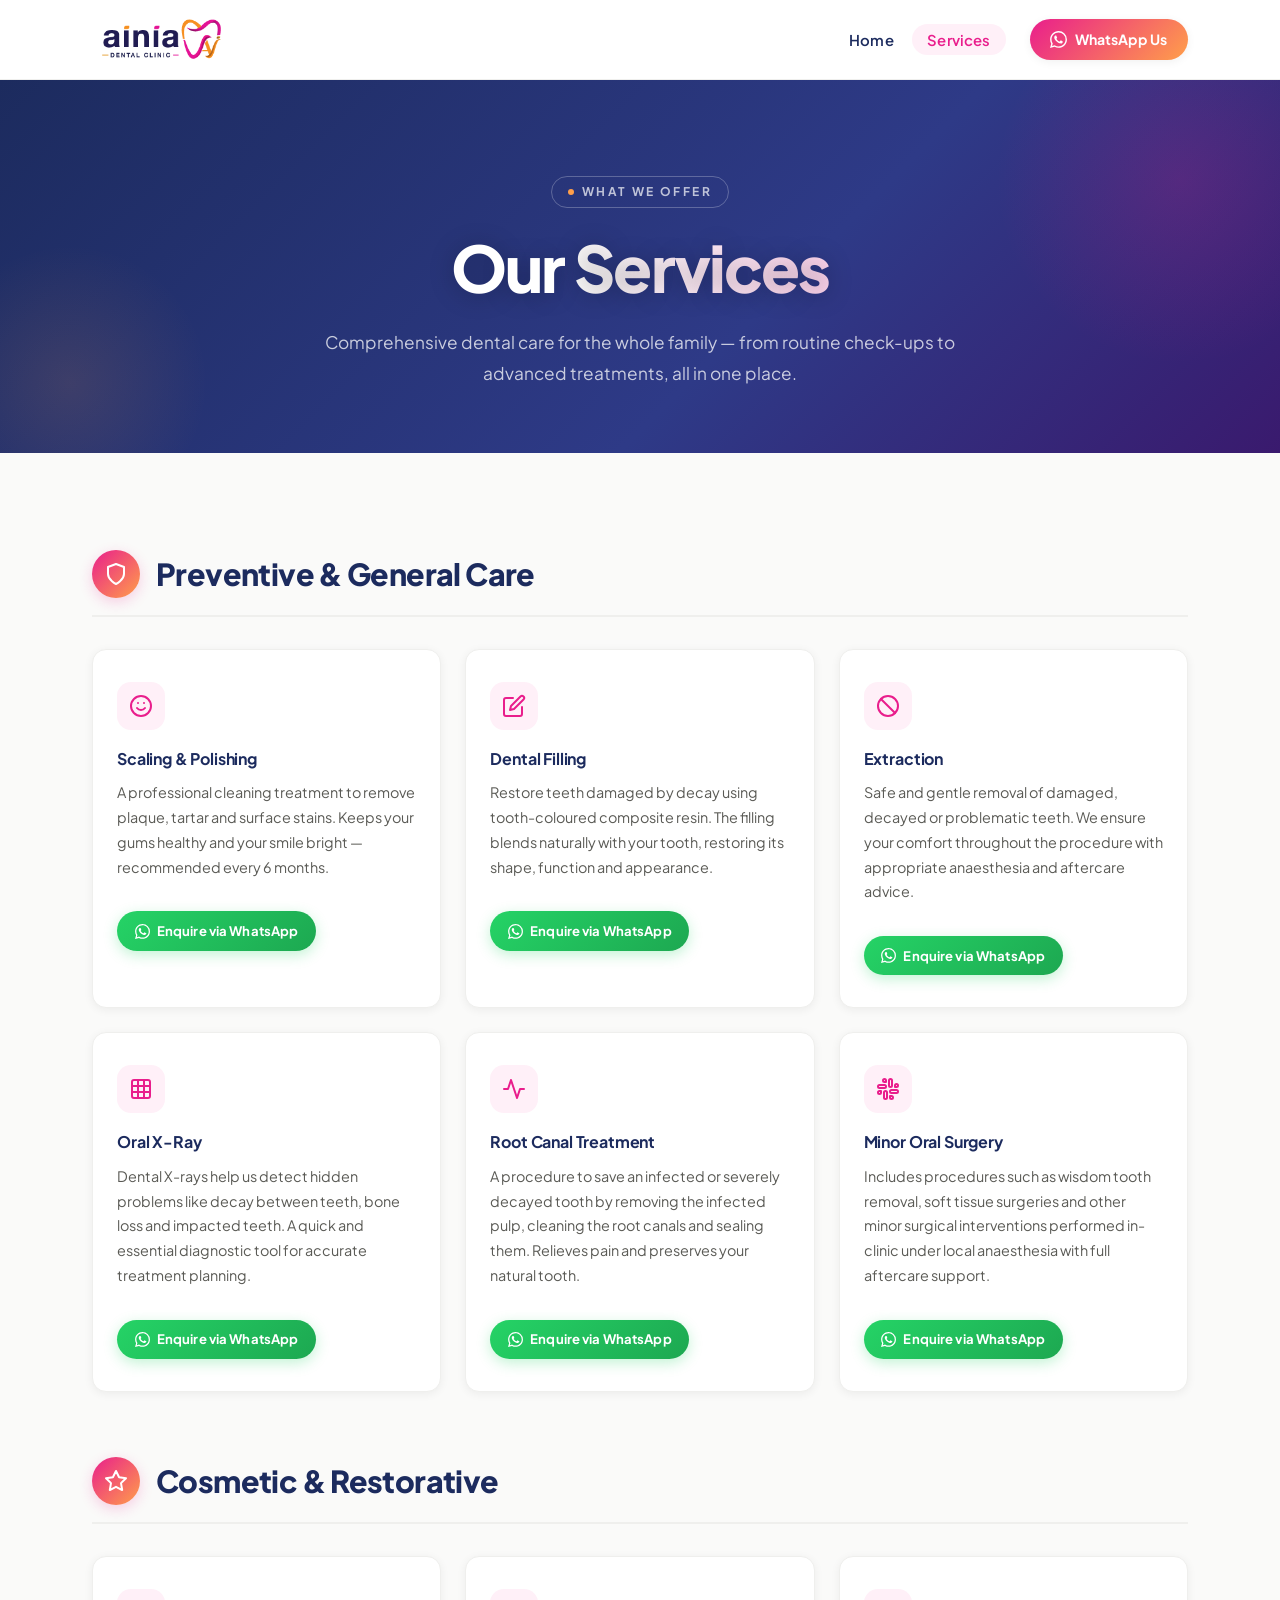
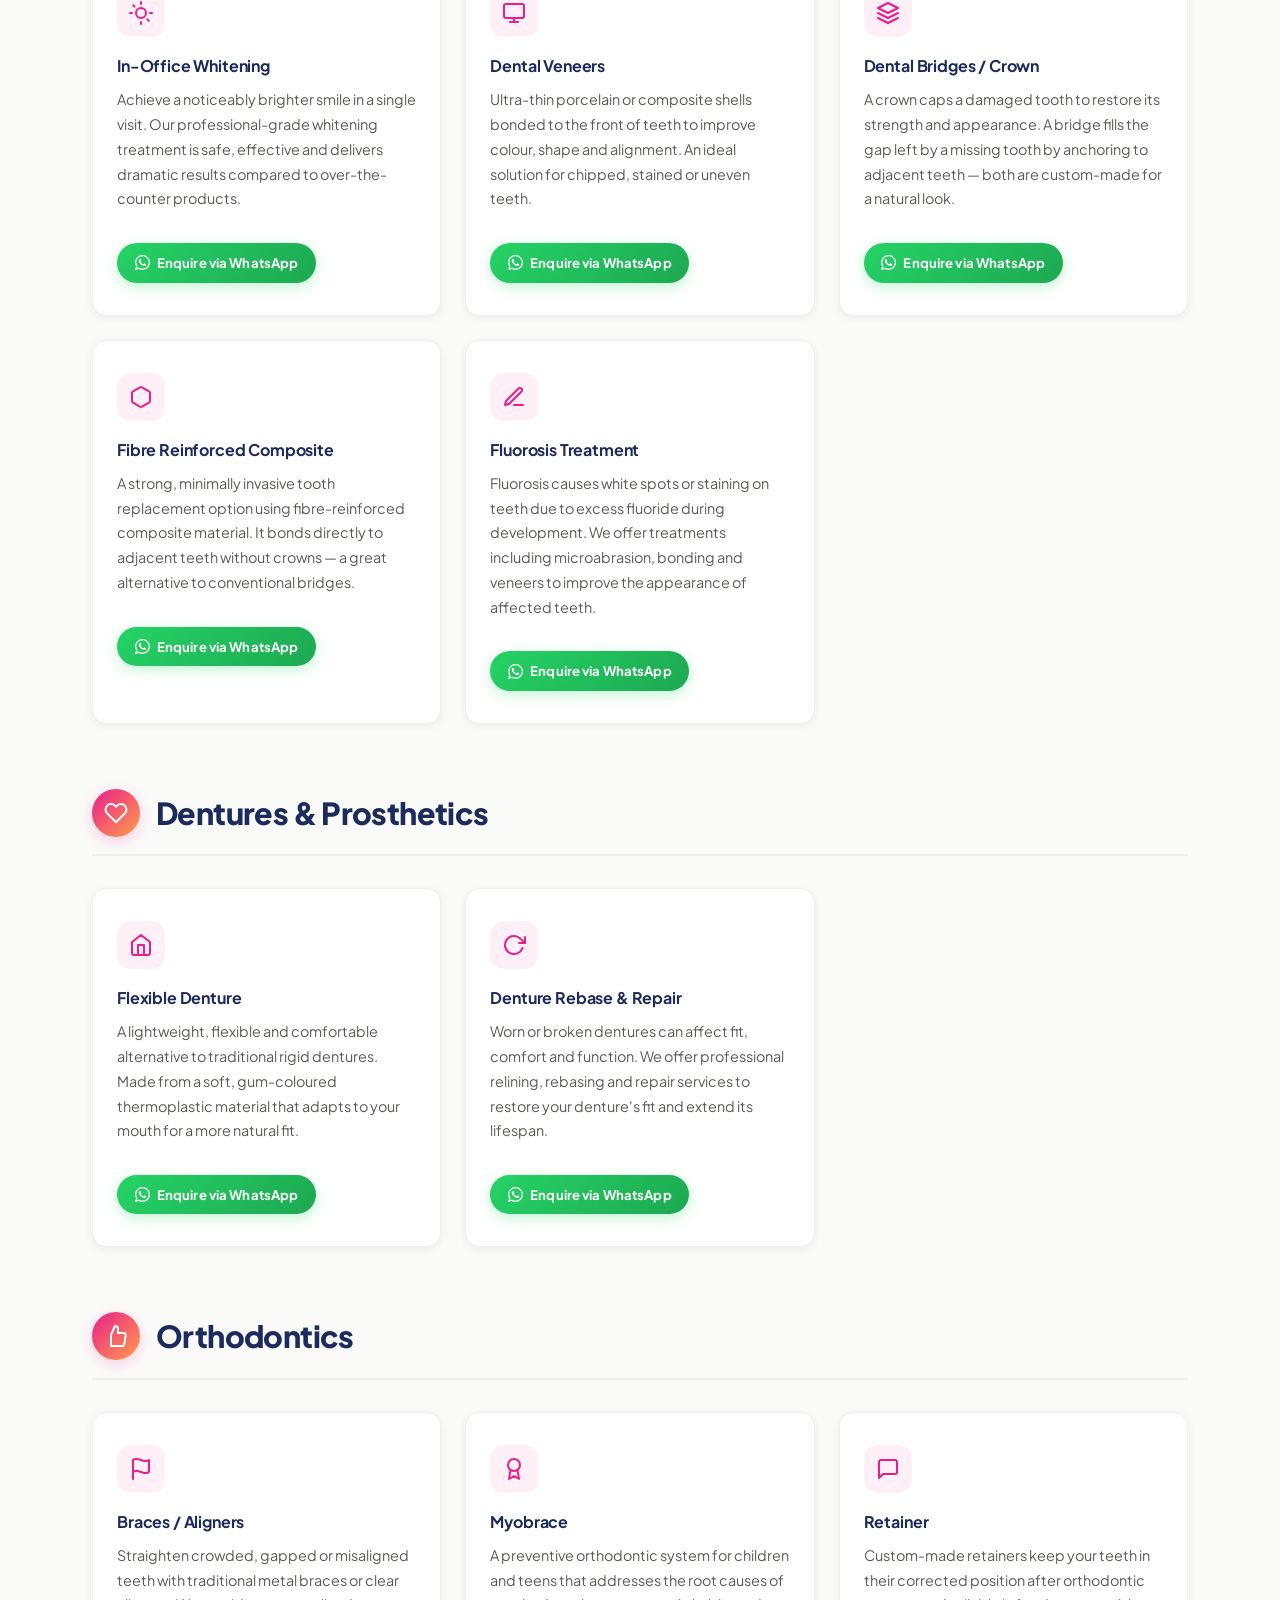
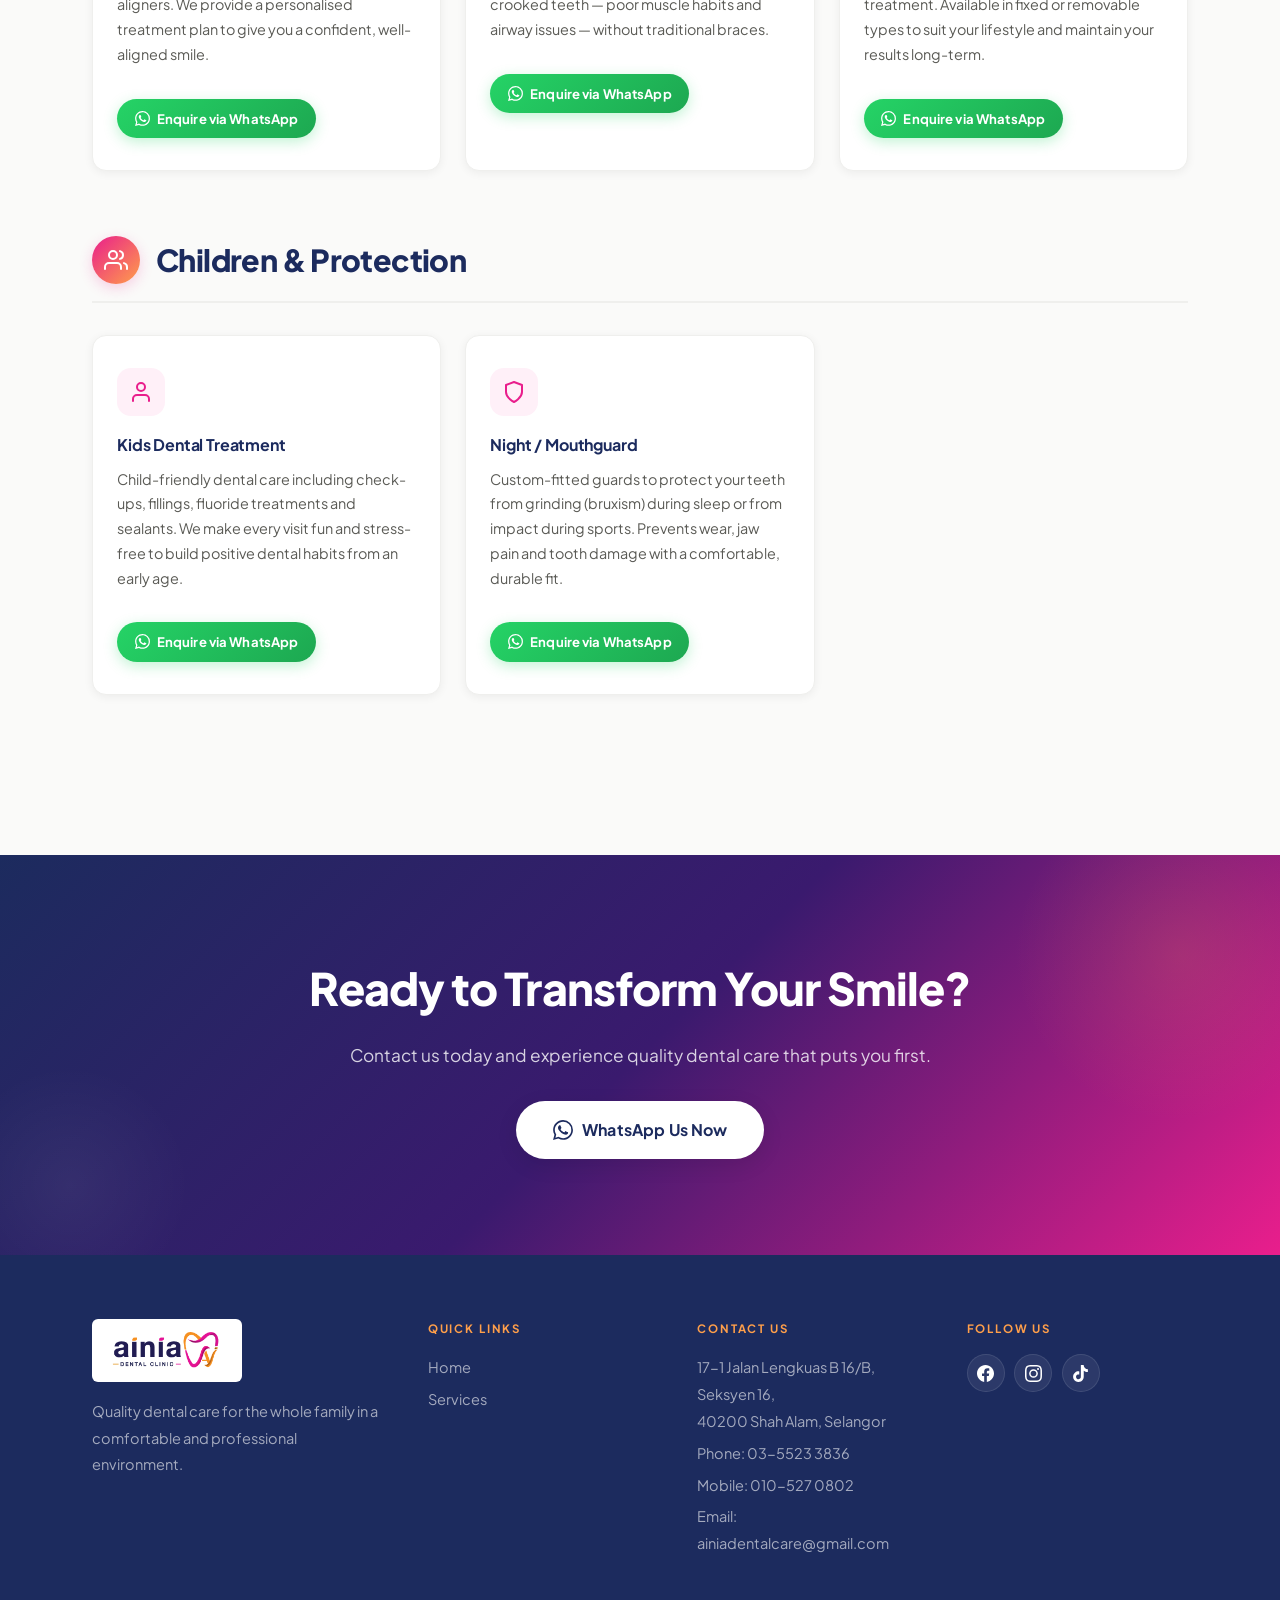
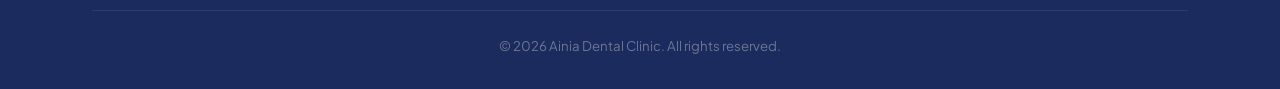
==== services.html @ 3dd1c6f0 "Add files via upload" ====
<!DOCTYPE html>
<html lang="en">
<head>
    <meta charset="UTF-8">
    <meta name="viewport" content="width=device-width, initial-scale=1.0">
    <title>Our Services — Ainia Dental Clinic Shah Alam</title>
    <meta name="description" content="Explore the full range of dental services offered at Ainia Dental Clinic in Shah Alam — from general care to cosmetic treatments. Book via WhatsApp.">
    <meta name="robots" content="index, follow">
    <meta property="og:title" content="Services — Ainia Dental Clinic">
    <meta property="og:description" content="Quality dental services for the whole family at affordable fees in Shah Alam, Selangor.">
    <meta property="og:type" content="website">
    <link rel="icon" type="image/png" href="./Picture/logo_1.png">
    <link href="https://fonts.googleapis.com/css2?family=Plus+Jakarta+Sans:ital,wght@0,300;0,400;0,500;0,600;0,700;0,800;1,400&display=swap" rel="stylesheet">
    <link rel="stylesheet" href="index.css">
    <link rel="stylesheet" href="services.css">
</head>
<body>

    <!-- Header & Navigation -->
    <header class="header">
        <div class="container">
            <div class="nav-wrapper">
                <a href="index.html" class="logo">
                    <img src="./Picture/logo_1.png" alt="Ainia Dental Clinic Logo">
                </a>
                <nav class="nav">
                    <ul class="nav-menu">
                        <li><a href="index.html">Home</a></li>
                        <li><a href="services.html" class="active">Services</a></li>
                    </ul>
                    <a href="https://wa.me/60105270802" class="btn-whatsapp">
                        <svg xmlns="http://www.w3.org/2000/svg" viewBox="0 0 24 24" fill="currentColor" width="17" height="17">
                            <path d="M17.472 14.382c-.297-.149-1.758-.867-2.03-.967-.273-.099-.471-.148-.67.15-.197.297-.767.966-.94 1.164-.173.199-.347.223-.644.075-.297-.15-1.255-.463-2.39-1.475-.883-.788-1.48-1.761-1.653-2.059-.173-.297-.018-.458.13-.606.134-.133.298-.347.446-.52.149-.174.198-.298.298-.497.099-.198.05-.371-.025-.52-.075-.149-.669-1.612-.916-2.207-.242-.579-.487-.5-.669-.51-.173-.008-.371-.01-.57-.01-.198 0-.52.074-.792.372-.272.297-1.04 1.016-1.04 2.479 0 1.462 1.065 2.875 1.213 3.074.149.198 2.096 3.2 5.077 4.487.709.306 1.262.489 1.694.625.712.227 1.36.195 1.871.118.571-.085 1.758-.719 2.006-1.413.248-.694.248-1.289.173-1.413-.074-.124-.272-.198-.57-.347m-5.421 7.403h-.004a9.87 9.87 0 01-5.031-1.378l-.361-.214-3.741.982.998-3.648-.235-.374a9.86 9.86 0 01-1.51-5.26c.001-5.45 4.436-9.884 9.888-9.884 2.64 0 5.122 1.03 6.988 2.898a9.825 9.825 0 012.893 6.994c-.003 5.45-4.437 9.884-9.885 9.884m8.413-18.297A11.815 11.815 0 0012.05 0C5.495 0 .16 5.335.157 11.892c0 2.096.547 4.142 1.588 5.945L.057 24l6.305-1.654a11.882 11.882 0 005.683 1.448h.005c6.554 0 11.89-5.335 11.893-11.893a11.821 11.821 0 00-3.48-8.413z"/>
                        </svg>
                        WhatsApp Us
                    </a>
                </nav>
                <button class="hamburger" id="hamburger" aria-label="Open menu" aria-expanded="false" aria-controls="mobileMenu">
                    <span></span><span></span><span></span>
                </button>
            </div>
        </div>
        <div class="mobile-menu" id="mobileMenu">
            <ul>
                <li><a href="index.html">Home</a></li>
                <li><a href="services.html">Services</a></li>
                <li><a href="https://wa.me/60105270802">WhatsApp Us</a></li>
            </ul>
        </div>
    </header>

    <!-- Page Hero -->
    <section class="services-hero">
        <div class="container">
            <div class="services-hero-content">
                <span class="hero-eyebrow">What We Offer</span>
                <h1>Our <span class="hero-brand">Services</span></h1>
                <p>Comprehensive dental care for the whole family — from routine check-ups to advanced treatments, all in one place.</p>
            </div>
        </div>
    </section>

    <!-- Services Content -->
    <section class="services-main">
        <div class="container">

            <!-- Category: Preventive & General -->
            <div class="service-category">
                <div class="service-category-header">
                    <div class="service-category-icon">
                        <svg xmlns="http://www.w3.org/2000/svg" viewBox="0 0 24 24" fill="none" stroke="currentColor" stroke-width="2" stroke-linecap="round" stroke-linejoin="round">
                            <path d="M12 22s8-4 8-10V5l-8-3-8 3v7c0 6 8 10 8 10z"/>
                        </svg>
                    </div>
                    <h2>Preventive &amp; General Care</h2>
                </div>
                <div class="services-grid">

                    <div class="service-card">
                        <div class="service-card-icon">
                            <svg xmlns="http://www.w3.org/2000/svg" viewBox="0 0 24 24" fill="none" stroke="currentColor" stroke-width="2" stroke-linecap="round" stroke-linejoin="round">
                                <circle cx="12" cy="12" r="10"/><path d="M8 14s1.5 2 4 2 4-2 4-2"/><line x1="9" y1="9" x2="9.01" y2="9"/><line x1="15" y1="9" x2="15.01" y2="9"/>
                            </svg>
                        </div>
                        <h3>Scaling &amp; Polishing</h3>
                        <p>A professional cleaning treatment to remove plaque, tartar and surface stains. Keeps your gums healthy and your smile bright — recommended every 6 months.</p>
                        <a href="https://wa.me/60105270802?text=Hi%2C%20I%20would%20like%20to%20enquire%20about%20Scaling%20%26%20Polishing%20at%20Ainia%20Dental%20Clinic." class="service-wa-btn" target="_blank" rel="noopener">
                            <svg xmlns="http://www.w3.org/2000/svg" viewBox="0 0 24 24" fill="currentColor" width="15" height="15"><path d="M17.472 14.382c-.297-.149-1.758-.867-2.03-.967-.273-.099-.471-.148-.67.15-.197.297-.767.966-.94 1.164-.173.199-.347.223-.644.075-.297-.15-1.255-.463-2.39-1.475-.883-.788-1.48-1.761-1.653-2.059-.173-.297-.018-.458.13-.606.134-.133.298-.347.446-.52.149-.174.198-.298.298-.497.099-.198.05-.371-.025-.52-.075-.149-.669-1.612-.916-2.207-.242-.579-.487-.5-.669-.51-.173-.008-.371-.01-.57-.01-.198 0-.52.074-.792.372-.272.297-1.04 1.016-1.04 2.479 0 1.462 1.065 2.875 1.213 3.074.149.198 2.096 3.2 5.077 4.487.709.306 1.262.489 1.694.625.712.227 1.36.195 1.871.118.571-.085 1.758-.719 2.006-1.413.248-.694.248-1.289.173-1.413-.074-.124-.272-.198-.57-.347m-5.421 7.403h-.004a9.87 9.87 0 01-5.031-1.378l-.361-.214-3.741.982.998-3.648-.235-.374a9.86 9.86 0 01-1.51-5.26c.001-5.45 4.436-9.884 9.888-9.884 2.64 0 5.122 1.03 6.988 2.898a9.825 9.825 0 012.893 6.994c-.003 5.45-4.437 9.884-9.885 9.884m8.413-18.297A11.815 11.815 0 0012.05 0C5.495 0 .16 5.335.157 11.892c0 2.096.547 4.142 1.588 5.945L.057 24l6.305-1.654a11.882 11.882 0 005.683 1.448h.005c6.554 0 11.89-5.335 11.893-11.893a11.821 11.821 0 00-3.48-8.413z"/></svg>
                            Enquire via WhatsApp
                        </a>
                    </div>

                    <div class="service-card">
                        <div class="service-card-icon">
                            <svg xmlns="http://www.w3.org/2000/svg" viewBox="0 0 24 24" fill="none" stroke="currentColor" stroke-width="2" stroke-linecap="round" stroke-linejoin="round">
                                <path d="M11 4H4a2 2 0 0 0-2 2v14a2 2 0 0 0 2 2h14a2 2 0 0 0 2-2v-7"/><path d="M18.5 2.5a2.121 2.121 0 0 1 3 3L12 15l-4 1 1-4 9.5-9.5z"/>
                            </svg>
                        </div>
                        <h3>Dental Filling</h3>
                        <p>Restore teeth damaged by decay using tooth-coloured composite resin. The filling blends naturally with your tooth, restoring its shape, function and appearance.</p>
                        <a href="https://wa.me/60105270802?text=Hi%2C%20I%20would%20like%20to%20enquire%20about%20Dental%20Filling%20at%20Ainia%20Dental%20Clinic." class="service-wa-btn" target="_blank" rel="noopener">
                            <svg xmlns="http://www.w3.org/2000/svg" viewBox="0 0 24 24" fill="currentColor" width="15" height="15"><path d="M17.472 14.382c-.297-.149-1.758-.867-2.03-.967-.273-.099-.471-.148-.67.15-.197.297-.767.966-.94 1.164-.173.199-.347.223-.644.075-.297-.15-1.255-.463-2.39-1.475-.883-.788-1.48-1.761-1.653-2.059-.173-.297-.018-.458.13-.606.134-.133.298-.347.446-.52.149-.174.198-.298.298-.497.099-.198.05-.371-.025-.52-.075-.149-.669-1.612-.916-2.207-.242-.579-.487-.5-.669-.51-.173-.008-.371-.01-.57-.01-.198 0-.52.074-.792.372-.272.297-1.04 1.016-1.04 2.479 0 1.462 1.065 2.875 1.213 3.074.149.198 2.096 3.2 5.077 4.487.709.306 1.262.489 1.694.625.712.227 1.36.195 1.871.118.571-.085 1.758-.719 2.006-1.413.248-.694.248-1.289.173-1.413-.074-.124-.272-.198-.57-.347m-5.421 7.403h-.004a9.87 9.87 0 01-5.031-1.378l-.361-.214-3.741.982.998-3.648-.235-.374a9.86 9.86 0 01-1.51-5.26c.001-5.45 4.436-9.884 9.888-9.884 2.64 0 5.122 1.03 6.988 2.898a9.825 9.825 0 012.893 6.994c-.003 5.45-4.437 9.884-9.885 9.884m8.413-18.297A11.815 11.815 0 0012.05 0C5.495 0 .16 5.335.157 11.892c0 2.096.547 4.142 1.588 5.945L.057 24l6.305-1.654a11.882 11.882 0 005.683 1.448h.005c6.554 0 11.89-5.335 11.893-11.893a11.821 11.821 0 00-3.48-8.413z"/></svg>
                            Enquire via WhatsApp
                        </a>
                    </div>

                    <div class="service-card">
                        <div class="service-card-icon">
                            <svg xmlns="http://www.w3.org/2000/svg" viewBox="0 0 24 24" fill="none" stroke="currentColor" stroke-width="2" stroke-linecap="round" stroke-linejoin="round">
                                <circle cx="12" cy="12" r="10"/><line x1="4.93" y1="4.93" x2="19.07" y2="19.07"/>
                            </svg>
                        </div>
                        <h3>Extraction</h3>
                        <p>Safe and gentle removal of damaged, decayed or problematic teeth. We ensure your comfort throughout the procedure with appropriate anaesthesia and aftercare advice.</p>
                        <a href="https://wa.me/60105270802?text=Hi%2C%20I%20would%20like%20to%20enquire%20about%20Tooth%20Extraction%20at%20Ainia%20Dental%20Clinic." class="service-wa-btn" target="_blank" rel="noopener">
                            <svg xmlns="http://www.w3.org/2000/svg" viewBox="0 0 24 24" fill="currentColor" width="15" height="15"><path d="M17.472 14.382c-.297-.149-1.758-.867-2.03-.967-.273-.099-.471-.148-.67.15-.197.297-.767.966-.94 1.164-.173.199-.347.223-.644.075-.297-.15-1.255-.463-2.39-1.475-.883-.788-1.48-1.761-1.653-2.059-.173-.297-.018-.458.13-.606.134-.133.298-.347.446-.52.149-.174.198-.298.298-.497.099-.198.05-.371-.025-.52-.075-.149-.669-1.612-.916-2.207-.242-.579-.487-.5-.669-.51-.173-.008-.371-.01-.57-.01-.198 0-.52.074-.792.372-.272.297-1.04 1.016-1.04 2.479 0 1.462 1.065 2.875 1.213 3.074.149.198 2.096 3.2 5.077 4.487.709.306 1.262.489 1.694.625.712.227 1.36.195 1.871.118.571-.085 1.758-.719 2.006-1.413.248-.694.248-1.289.173-1.413-.074-.124-.272-.198-.57-.347m-5.421 7.403h-.004a9.87 9.87 0 01-5.031-1.378l-.361-.214-3.741.982.998-3.648-.235-.374a9.86 9.86 0 01-1.51-5.26c.001-5.45 4.436-9.884 9.888-9.884 2.64 0 5.122 1.03 6.988 2.898a9.825 9.825 0 012.893 6.994c-.003 5.45-4.437 9.884-9.885 9.884m8.413-18.297A11.815 11.815 0 0012.05 0C5.495 0 .16 5.335.157 11.892c0 2.096.547 4.142 1.588 5.945L.057 24l6.305-1.654a11.882 11.882 0 005.683 1.448h.005c6.554 0 11.89-5.335 11.893-11.893a11.821 11.821 0 00-3.48-8.413z"/></svg>
                            Enquire via WhatsApp
                        </a>
                    </div>

                    <div class="service-card">
                        <div class="service-card-icon">
                            <svg xmlns="http://www.w3.org/2000/svg" viewBox="0 0 24 24" fill="none" stroke="currentColor" stroke-width="2" stroke-linecap="round" stroke-linejoin="round">
                                <rect x="3" y="3" width="18" height="18" rx="2"/><line x1="3" y1="9" x2="21" y2="9"/><line x1="3" y1="15" x2="21" y2="15"/><line x1="9" y1="3" x2="9" y2="21"/><line x1="15" y1="3" x2="15" y2="21"/>
                            </svg>
                        </div>
                        <h3>Oral X-Ray</h3>
                        <p>Dental X-rays help us detect hidden problems like decay between teeth, bone loss and impacted teeth. A quick and essential diagnostic tool for accurate treatment planning.</p>
                        <a href="https://wa.me/60105270802?text=Hi%2C%20I%20would%20like%20to%20enquire%20about%20Oral%20X-Ray%20at%20Ainia%20Dental%20Clinic." class="service-wa-btn" target="_blank" rel="noopener">
                            <svg xmlns="http://www.w3.org/2000/svg" viewBox="0 0 24 24" fill="currentColor" width="15" height="15"><path d="M17.472 14.382c-.297-.149-1.758-.867-2.03-.967-.273-.099-.471-.148-.67.15-.197.297-.767.966-.94 1.164-.173.199-.347.223-.644.075-.297-.15-1.255-.463-2.39-1.475-.883-.788-1.48-1.761-1.653-2.059-.173-.297-.018-.458.13-.606.134-.133.298-.347.446-.52.149-.174.198-.298.298-.497.099-.198.05-.371-.025-.52-.075-.149-.669-1.612-.916-2.207-.242-.579-.487-.5-.669-.51-.173-.008-.371-.01-.57-.01-.198 0-.52.074-.792.372-.272.297-1.04 1.016-1.04 2.479 0 1.462 1.065 2.875 1.213 3.074.149.198 2.096 3.2 5.077 4.487.709.306 1.262.489 1.694.625.712.227 1.36.195 1.871.118.571-.085 1.758-.719 2.006-1.413.248-.694.248-1.289.173-1.413-.074-.124-.272-.198-.57-.347m-5.421 7.403h-.004a9.87 9.87 0 01-5.031-1.378l-.361-.214-3.741.982.998-3.648-.235-.374a9.86 9.86 0 01-1.51-5.26c.001-5.45 4.436-9.884 9.888-9.884 2.64 0 5.122 1.03 6.988 2.898a9.825 9.825 0 012.893 6.994c-.003 5.45-4.437 9.884-9.885 9.884m8.413-18.297A11.815 11.815 0 0012.05 0C5.495 0 .16 5.335.157 11.892c0 2.096.547 4.142 1.588 5.945L.057 24l6.305-1.654a11.882 11.882 0 005.683 1.448h.005c6.554 0 11.89-5.335 11.893-11.893a11.821 11.821 0 00-3.48-8.413z"/></svg>
                            Enquire via WhatsApp
                        </a>
                    </div>

                    <div class="service-card">
                        <div class="service-card-icon">
                            <svg xmlns="http://www.w3.org/2000/svg" viewBox="0 0 24 24" fill="none" stroke="currentColor" stroke-width="2" stroke-linecap="round" stroke-linejoin="round">
                                <path d="M22 12h-4l-3 9L9 3l-3 9H2"/>
                            </svg>
                        </div>
                        <h3>Root Canal Treatment</h3>
                        <p>A procedure to save an infected or severely decayed tooth by removing the infected pulp, cleaning the root canals and sealing them. Relieves pain and preserves your natural tooth.</p>
                        <a href="https://wa.me/60105270802?text=Hi%2C%20I%20would%20like%20to%20enquire%20about%20Root%20Canal%20Treatment%20at%20Ainia%20Dental%20Clinic." class="service-wa-btn" target="_blank" rel="noopener">
                            <svg xmlns="http://www.w3.org/2000/svg" viewBox="0 0 24 24" fill="currentColor" width="15" height="15"><path d="M17.472 14.382c-.297-.149-1.758-.867-2.03-.967-.273-.099-.471-.148-.67.15-.197.297-.767.966-.94 1.164-.173.199-.347.223-.644.075-.297-.15-1.255-.463-2.39-1.475-.883-.788-1.48-1.761-1.653-2.059-.173-.297-.018-.458.13-.606.134-.133.298-.347.446-.52.149-.174.198-.298.298-.497.099-.198.05-.371-.025-.52-.075-.149-.669-1.612-.916-2.207-.242-.579-.487-.5-.669-.51-.173-.008-.371-.01-.57-.01-.198 0-.52.074-.792.372-.272.297-1.04 1.016-1.04 2.479 0 1.462 1.065 2.875 1.213 3.074.149.198 2.096 3.2 5.077 4.487.709.306 1.262.489 1.694.625.712.227 1.36.195 1.871.118.571-.085 1.758-.719 2.006-1.413.248-.694.248-1.289.173-1.413-.074-.124-.272-.198-.57-.347m-5.421 7.403h-.004a9.87 9.87 0 01-5.031-1.378l-.361-.214-3.741.982.998-3.648-.235-.374a9.86 9.86 0 01-1.51-5.26c.001-5.45 4.436-9.884 9.888-9.884 2.64 0 5.122 1.03 6.988 2.898a9.825 9.825 0 012.893 6.994c-.003 5.45-4.437 9.884-9.885 9.884m8.413-18.297A11.815 11.815 0 0012.05 0C5.495 0 .16 5.335.157 11.892c0 2.096.547 4.142 1.588 5.945L.057 24l6.305-1.654a11.882 11.882 0 005.683 1.448h.005c6.554 0 11.89-5.335 11.893-11.893a11.821 11.821 0 00-3.48-8.413z"/></svg>
                            Enquire via WhatsApp
                        </a>
                    </div>

                    <div class="service-card">
                        <div class="service-card-icon">
                            <svg xmlns="http://www.w3.org/2000/svg" viewBox="0 0 24 24" fill="none" stroke="currentColor" stroke-width="2" stroke-linecap="round" stroke-linejoin="round">
                                <path d="M14.5 10c-.83 0-1.5-.67-1.5-1.5v-5c0-.83.67-1.5 1.5-1.5s1.5.67 1.5 1.5v5c0 .83-.67 1.5-1.5 1.5z"/><path d="M20.5 10H19V8.5c0-.83.67-1.5 1.5-1.5s1.5.67 1.5 1.5-.67 1.5-1.5 1.5z"/><path d="M9.5 14c.83 0 1.5.67 1.5 1.5v5c0 .83-.67 1.5-1.5 1.5S8 21.33 8 20.5v-5c0-.83.67-1.5 1.5-1.5z"/><path d="M3.5 14H5v1.5c0 .83-.67 1.5-1.5 1.5S2 16.33 2 15.5 2.67 14 3.5 14z"/><path d="M14 14.5c0-.83.67-1.5 1.5-1.5h5c.83 0 1.5.67 1.5 1.5s-.67 1.5-1.5 1.5h-5c-.83 0-1.5-.67-1.5-1.5z"/><path d="M15.5 19H14v1.5c0 .83.67 1.5 1.5 1.5s1.5-.67 1.5-1.5-.67-1.5-1.5-1.5z"/><path d="M10 9.5C10 8.67 9.33 8 8.5 8h-5C2.67 8 2 8.67 2 9.5S2.67 11 3.5 11h5c.83 0 1.5-.67 1.5-1.5z"/><path d="M8.5 5H10V3.5C10 2.67 9.33 2 8.5 2S7 2.67 7 3.5 7.67 5 8.5 5z"/>
                            </svg>
                        </div>
                        <h3>Minor Oral Surgery</h3>
                        <p>Includes procedures such as wisdom tooth removal, soft tissue surgeries and other minor surgical interventions performed in-clinic under local anaesthesia with full aftercare support.</p>
                        <a href="https://wa.me/60105270802?text=Hi%2C%20I%20would%20like%20to%20enquire%20about%20Minor%20Oral%20Surgery%20at%20Ainia%20Dental%20Clinic." class="service-wa-btn" target="_blank" rel="noopener">
                            <svg xmlns="http://www.w3.org/2000/svg" viewBox="0 0 24 24" fill="currentColor" width="15" height="15"><path d="M17.472 14.382c-.297-.149-1.758-.867-2.03-.967-.273-.099-.471-.148-.67.15-.197.297-.767.966-.94 1.164-.173.199-.347.223-.644.075-.297-.15-1.255-.463-2.39-1.475-.883-.788-1.48-1.761-1.653-2.059-.173-.297-.018-.458.13-.606.134-.133.298-.347.446-.52.149-.174.198-.298.298-.497.099-.198.05-.371-.025-.52-.075-.149-.669-1.612-.916-2.207-.242-.579-.487-.5-.669-.51-.173-.008-.371-.01-.57-.01-.198 0-.52.074-.792.372-.272.297-1.04 1.016-1.04 2.479 0 1.462 1.065 2.875 1.213 3.074.149.198 2.096 3.2 5.077 4.487.709.306 1.262.489 1.694.625.712.227 1.36.195 1.871.118.571-.085 1.758-.719 2.006-1.413.248-.694.248-1.289.173-1.413-.074-.124-.272-.198-.57-.347m-5.421 7.403h-.004a9.87 9.87 0 01-5.031-1.378l-.361-.214-3.741.982.998-3.648-.235-.374a9.86 9.86 0 01-1.51-5.26c.001-5.45 4.436-9.884 9.888-9.884 2.64 0 5.122 1.03 6.988 2.898a9.825 9.825 0 012.893 6.994c-.003 5.45-4.437 9.884-9.885 9.884m8.413-18.297A11.815 11.815 0 0012.05 0C5.495 0 .16 5.335.157 11.892c0 2.096.547 4.142 1.588 5.945L.057 24l6.305-1.654a11.882 11.882 0 005.683 1.448h.005c6.554 0 11.89-5.335 11.893-11.893a11.821 11.821 0 00-3.48-8.413z"/></svg>
                            Enquire via WhatsApp
                        </a>
                    </div>

                </div>
            </div>

            <!-- Category: Cosmetic & Restorative -->
            <div class="service-category">
                <div class="service-category-header">
                    <div class="service-category-icon">
                        <svg xmlns="http://www.w3.org/2000/svg" viewBox="0 0 24 24" fill="none" stroke="currentColor" stroke-width="2" stroke-linecap="round" stroke-linejoin="round">
                            <polygon points="12 2 15.09 8.26 22 9.27 17 14.14 18.18 21.02 12 17.77 5.82 21.02 7 14.14 2 9.27 8.91 8.26 12 2"/>
                        </svg>
                    </div>
                    <h2>Cosmetic &amp; Restorative</h2>
                </div>
                <div class="services-grid">

                    <div class="service-card">
                        <div class="service-card-icon">
                            <svg xmlns="http://www.w3.org/2000/svg" viewBox="0 0 24 24" fill="none" stroke="currentColor" stroke-width="2" stroke-linecap="round" stroke-linejoin="round">
                                <circle cx="12" cy="12" r="5"/><line x1="12" y1="1" x2="12" y2="3"/><line x1="12" y1="21" x2="12" y2="23"/><line x1="4.22" y1="4.22" x2="5.64" y2="5.64"/><line x1="18.36" y1="18.36" x2="19.78" y2="19.78"/><line x1="1" y1="12" x2="3" y2="12"/><line x1="21" y1="12" x2="23" y2="12"/>
                            </svg>
                        </div>
                        <h3>In-Office Whitening</h3>
                        <p>Achieve a noticeably brighter smile in a single visit. Our professional-grade whitening treatment is safe, effective and delivers dramatic results compared to over-the-counter products.</p>
                        <a href="https://wa.me/60105270802?text=Hi%2C%20I%20would%20like%20to%20enquire%20about%20In-Office%20Whitening%20at%20Ainia%20Dental%20Clinic." class="service-wa-btn" target="_blank" rel="noopener">
                            <svg xmlns="http://www.w3.org/2000/svg" viewBox="0 0 24 24" fill="currentColor" width="15" height="15"><path d="M17.472 14.382c-.297-.149-1.758-.867-2.03-.967-.273-.099-.471-.148-.67.15-.197.297-.767.966-.94 1.164-.173.199-.347.223-.644.075-.297-.15-1.255-.463-2.39-1.475-.883-.788-1.48-1.761-1.653-2.059-.173-.297-.018-.458.13-.606.134-.133.298-.347.446-.52.149-.174.198-.298.298-.497.099-.198.05-.371-.025-.52-.075-.149-.669-1.612-.916-2.207-.242-.579-.487-.5-.669-.51-.173-.008-.371-.01-.57-.01-.198 0-.52.074-.792.372-.272.297-1.04 1.016-1.04 2.479 0 1.462 1.065 2.875 1.213 3.074.149.198 2.096 3.2 5.077 4.487.709.306 1.262.489 1.694.625.712.227 1.36.195 1.871.118.571-.085 1.758-.719 2.006-1.413.248-.694.248-1.289.173-1.413-.074-.124-.272-.198-.57-.347m-5.421 7.403h-.004a9.87 9.87 0 01-5.031-1.378l-.361-.214-3.741.982.998-3.648-.235-.374a9.86 9.86 0 01-1.51-5.26c.001-5.45 4.436-9.884 9.888-9.884 2.64 0 5.122 1.03 6.988 2.898a9.825 9.825 0 012.893 6.994c-.003 5.45-4.437 9.884-9.885 9.884m8.413-18.297A11.815 11.815 0 0012.05 0C5.495 0 .16 5.335.157 11.892c0 2.096.547 4.142 1.588 5.945L.057 24l6.305-1.654a11.882 11.882 0 005.683 1.448h.005c6.554 0 11.89-5.335 11.893-11.893a11.821 11.821 0 00-3.48-8.413z"/></svg>
                            Enquire via WhatsApp
                        </a>
                    </div>

                    <div class="service-card">
                        <div class="service-card-icon">
                            <svg xmlns="http://www.w3.org/2000/svg" viewBox="0 0 24 24" fill="none" stroke="currentColor" stroke-width="2" stroke-linecap="round" stroke-linejoin="round">
                                <rect x="2" y="3" width="20" height="14" rx="2"/><line x1="8" y1="21" x2="16" y2="21"/><line x1="12" y1="17" x2="12" y2="21"/>
                            </svg>
                        </div>
                        <h3>Dental Veneers</h3>
                        <p>Ultra-thin porcelain or composite shells bonded to the front of teeth to improve colour, shape and alignment. An ideal solution for chipped, stained or uneven teeth.</p>
                        <a href="https://wa.me/60105270802?text=Hi%2C%20I%20would%20like%20to%20enquire%20about%20Dental%20Veneers%20at%20Ainia%20Dental%20Clinic." class="service-wa-btn" target="_blank" rel="noopener">
                            <svg xmlns="http://www.w3.org/2000/svg" viewBox="0 0 24 24" fill="currentColor" width="15" height="15"><path d="M17.472 14.382c-.297-.149-1.758-.867-2.03-.967-.273-.099-.471-.148-.67.15-.197.297-.767.966-.94 1.164-.173.199-.347.223-.644.075-.297-.15-1.255-.463-2.39-1.475-.883-.788-1.48-1.761-1.653-2.059-.173-.297-.018-.458.13-.606.134-.133.298-.347.446-.52.149-.174.198-.298.298-.497.099-.198.05-.371-.025-.52-.075-.149-.669-1.612-.916-2.207-.242-.579-.487-.5-.669-.51-.173-.008-.371-.01-.57-.01-.198 0-.52.074-.792.372-.272.297-1.04 1.016-1.04 2.479 0 1.462 1.065 2.875 1.213 3.074.149.198 2.096 3.2 5.077 4.487.709.306 1.262.489 1.694.625.712.227 1.36.195 1.871.118.571-.085 1.758-.719 2.006-1.413.248-.694.248-1.289.173-1.413-.074-.124-.272-.198-.57-.347m-5.421 7.403h-.004a9.87 9.87 0 01-5.031-1.378l-.361-.214-3.741.982.998-3.648-.235-.374a9.86 9.86 0 01-1.51-5.26c.001-5.45 4.436-9.884 9.888-9.884 2.64 0 5.122 1.03 6.988 2.898a9.825 9.825 0 012.893 6.994c-.003 5.45-4.437 9.884-9.885 9.884m8.413-18.297A11.815 11.815 0 0012.05 0C5.495 0 .16 5.335.157 11.892c0 2.096.547 4.142 1.588 5.945L.057 24l6.305-1.654a11.882 11.882 0 005.683 1.448h.005c6.554 0 11.89-5.335 11.893-11.893a11.821 11.821 0 00-3.48-8.413z"/></svg>
                            Enquire via WhatsApp
                        </a>
                    </div>

                    <div class="service-card">
                        <div class="service-card-icon">
                            <svg xmlns="http://www.w3.org/2000/svg" viewBox="0 0 24 24" fill="none" stroke="currentColor" stroke-width="2" stroke-linecap="round" stroke-linejoin="round">
                                <path d="M12 2L2 7l10 5 10-5-10-5z"/><path d="M2 17l10 5 10-5"/><path d="M2 12l10 5 10-5"/>
                            </svg>
                        </div>
                        <h3>Dental Bridges / Crown</h3>
                        <p>A crown caps a damaged tooth to restore its strength and appearance. A bridge fills the gap left by a missing tooth by anchoring to adjacent teeth — both are custom-made for a natural look.</p>
                        <a href="https://wa.me/60105270802?text=Hi%2C%20I%20would%20like%20to%20enquire%20about%20Dental%20Bridges%2FCrown%20at%20Ainia%20Dental%20Clinic." class="service-wa-btn" target="_blank" rel="noopener">
                            <svg xmlns="http://www.w3.org/2000/svg" viewBox="0 0 24 24" fill="currentColor" width="15" height="15"><path d="M17.472 14.382c-.297-.149-1.758-.867-2.03-.967-.273-.099-.471-.148-.67.15-.197.297-.767.966-.94 1.164-.173.199-.347.223-.644.075-.297-.15-1.255-.463-2.39-1.475-.883-.788-1.48-1.761-1.653-2.059-.173-.297-.018-.458.13-.606.134-.133.298-.347.446-.52.149-.174.198-.298.298-.497.099-.198.05-.371-.025-.52-.075-.149-.669-1.612-.916-2.207-.242-.579-.487-.5-.669-.51-.173-.008-.371-.01-.57-.01-.198 0-.52.074-.792.372-.272.297-1.04 1.016-1.04 2.479 0 1.462 1.065 2.875 1.213 3.074.149.198 2.096 3.2 5.077 4.487.709.306 1.262.489 1.694.625.712.227 1.36.195 1.871.118.571-.085 1.758-.719 2.006-1.413.248-.694.248-1.289.173-1.413-.074-.124-.272-.198-.57-.347m-5.421 7.403h-.004a9.87 9.87 0 01-5.031-1.378l-.361-.214-3.741.982.998-3.648-.235-.374a9.86 9.86 0 01-1.51-5.26c.001-5.45 4.436-9.884 9.888-9.884 2.64 0 5.122 1.03 6.988 2.898a9.825 9.825 0 012.893 6.994c-.003 5.45-4.437 9.884-9.885 9.884m8.413-18.297A11.815 11.815 0 0012.05 0C5.495 0 .16 5.335.157 11.892c0 2.096.547 4.142 1.588 5.945L.057 24l6.305-1.654a11.882 11.882 0 005.683 1.448h.005c6.554 0 11.89-5.335 11.893-11.893a11.821 11.821 0 00-3.48-8.413z"/></svg>
                            Enquire via WhatsApp
                        </a>
                    </div>

                    <div class="service-card">
                        <div class="service-card-icon">
                            <svg xmlns="http://www.w3.org/2000/svg" viewBox="0 0 24 24" fill="none" stroke="currentColor" stroke-width="2" stroke-linecap="round" stroke-linejoin="round">
                                <path d="M21 16V8a2 2 0 0 0-1-1.73l-7-4a2 2 0 0 0-2 0l-7 4A2 2 0 0 0 3 8v8a2 2 0 0 0 1 1.73l7 4a2 2 0 0 0 2 0l7-4A2 2 0 0 0 21 16z"/>
                            </svg>
                        </div>
                        <h3>Fibre Reinforced Composite</h3>
                        <p>A strong, minimally invasive tooth replacement option using fibre-reinforced composite material. It bonds directly to adjacent teeth without crowns — a great alternative to conventional bridges.</p>
                        <a href="https://wa.me/60105270802?text=Hi%2C%20I%20would%20like%20to%20enquire%20about%20Fibre%20Reinforced%20Composite%20at%20Ainia%20Dental%20Clinic." class="service-wa-btn" target="_blank" rel="noopener">
                            <svg xmlns="http://www.w3.org/2000/svg" viewBox="0 0 24 24" fill="currentColor" width="15" height="15"><path d="M17.472 14.382c-.297-.149-1.758-.867-2.03-.967-.273-.099-.471-.148-.67.15-.197.297-.767.966-.94 1.164-.173.199-.347.223-.644.075-.297-.15-1.255-.463-2.39-1.475-.883-.788-1.48-1.761-1.653-2.059-.173-.297-.018-.458.13-.606.134-.133.298-.347.446-.52.149-.174.198-.298.298-.497.099-.198.05-.371-.025-.52-.075-.149-.669-1.612-.916-2.207-.242-.579-.487-.5-.669-.51-.173-.008-.371-.01-.57-.01-.198 0-.52.074-.792.372-.272.297-1.04 1.016-1.04 2.479 0 1.462 1.065 2.875 1.213 3.074.149.198 2.096 3.2 5.077 4.487.709.306 1.262.489 1.694.625.712.227 1.36.195 1.871.118.571-.085 1.758-.719 2.006-1.413.248-.694.248-1.289.173-1.413-.074-.124-.272-.198-.57-.347m-5.421 7.403h-.004a9.87 9.87 0 01-5.031-1.378l-.361-.214-3.741.982.998-3.648-.235-.374a9.86 9.86 0 01-1.51-5.26c.001-5.45 4.436-9.884 9.888-9.884 2.64 0 5.122 1.03 6.988 2.898a9.825 9.825 0 012.893 6.994c-.003 5.45-4.437 9.884-9.885 9.884m8.413-18.297A11.815 11.815 0 0012.05 0C5.495 0 .16 5.335.157 11.892c0 2.096.547 4.142 1.588 5.945L.057 24l6.305-1.654a11.882 11.882 0 005.683 1.448h.005c6.554 0 11.89-5.335 11.893-11.893a11.821 11.821 0 00-3.48-8.413z"/></svg>
                            Enquire via WhatsApp
                        </a>
                    </div>

                    <div class="service-card">
                        <div class="service-card-icon">
                            <svg xmlns="http://www.w3.org/2000/svg" viewBox="0 0 24 24" fill="none" stroke="currentColor" stroke-width="2" stroke-linecap="round" stroke-linejoin="round">
                                <path d="M12 20h9"/><path d="M16.5 3.5a2.121 2.121 0 0 1 3 3L7 19l-4 1 1-4L16.5 3.5z"/>
                            </svg>
                        </div>
                        <h3>Fluorosis Treatment</h3>
                        <p>Fluorosis causes white spots or staining on teeth due to excess fluoride during development. We offer treatments including microabrasion, bonding and veneers to improve the appearance of affected teeth.</p>
                        <a href="https://wa.me/60105270802?text=Hi%2C%20I%20would%20like%20to%20enquire%20about%20Fluorosis%20Treatment%20at%20Ainia%20Dental%20Clinic." class="service-wa-btn" target="_blank" rel="noopener">
                            <svg xmlns="http://www.w3.org/2000/svg" viewBox="0 0 24 24" fill="currentColor" width="15" height="15"><path d="M17.472 14.382c-.297-.149-1.758-.867-2.03-.967-.273-.099-.471-.148-.67.15-.197.297-.767.966-.94 1.164-.173.199-.347.223-.644.075-.297-.15-1.255-.463-2.39-1.475-.883-.788-1.48-1.761-1.653-2.059-.173-.297-.018-.458.13-.606.134-.133.298-.347.446-.52.149-.174.198-.298.298-.497.099-.198.05-.371-.025-.52-.075-.149-.669-1.612-.916-2.207-.242-.579-.487-.5-.669-.51-.173-.008-.371-.01-.57-.01-.198 0-.52.074-.792.372-.272.297-1.04 1.016-1.04 2.479 0 1.462 1.065 2.875 1.213 3.074.149.198 2.096 3.2 5.077 4.487.709.306 1.262.489 1.694.625.712.227 1.36.195 1.871.118.571-.085 1.758-.719 2.006-1.413.248-.694.248-1.289.173-1.413-.074-.124-.272-.198-.57-.347m-5.421 7.403h-.004a9.87 9.87 0 01-5.031-1.378l-.361-.214-3.741.982.998-3.648-.235-.374a9.86 9.86 0 01-1.51-5.26c.001-5.45 4.436-9.884 9.888-9.884 2.64 0 5.122 1.03 6.988 2.898a9.825 9.825 0 012.893 6.994c-.003 5.45-4.437 9.884-9.885 9.884m8.413-18.297A11.815 11.815 0 0012.05 0C5.495 0 .16 5.335.157 11.892c0 2.096.547 4.142 1.588 5.945L.057 24l6.305-1.654a11.882 11.882 0 005.683 1.448h.005c6.554 0 11.89-5.335 11.893-11.893a11.821 11.821 0 00-3.48-8.413z"/></svg>
                            Enquire via WhatsApp
                        </a>
                    </div>

                </div>
            </div>

            <!-- Category: Dentures & Prosthetics -->
            <div class="service-category">
                <div class="service-category-header">
                    <div class="service-category-icon">
                        <svg xmlns="http://www.w3.org/2000/svg" viewBox="0 0 24 24" fill="none" stroke="currentColor" stroke-width="2" stroke-linecap="round" stroke-linejoin="round">
                            <path d="M20.84 4.61a5.5 5.5 0 0 0-7.78 0L12 5.67l-1.06-1.06a5.5 5.5 0 0 0-7.78 7.78l1.06 1.06L12 21.23l7.78-7.78 1.06-1.06a5.5 5.5 0 0 0 0-7.78z"/>
                        </svg>
                    </div>
                    <h2>Dentures &amp; Prosthetics</h2>
                </div>
                <div class="services-grid">

                    <div class="service-card">
                        <div class="service-card-icon">
                            <svg xmlns="http://www.w3.org/2000/svg" viewBox="0 0 24 24" fill="none" stroke="currentColor" stroke-width="2" stroke-linecap="round" stroke-linejoin="round">
                                <path d="M3 9l9-7 9 7v11a2 2 0 0 1-2 2H5a2 2 0 0 1-2-2z"/><polyline points="9 22 9 12 15 12 15 22"/>
                            </svg>
                        </div>
                        <h3>Flexible Denture</h3>
                        <p>A lightweight, flexible and comfortable alternative to traditional rigid dentures. Made from a soft, gum-coloured thermoplastic material that adapts to your mouth for a more natural fit.</p>
                        <a href="https://wa.me/60105270802?text=Hi%2C%20I%20would%20like%20to%20enquire%20about%20Flexible%20Denture%20at%20Ainia%20Dental%20Clinic." class="service-wa-btn" target="_blank" rel="noopener">
                            <svg xmlns="http://www.w3.org/2000/svg" viewBox="0 0 24 24" fill="currentColor" width="15" height="15"><path d="M17.472 14.382c-.297-.149-1.758-.867-2.03-.967-.273-.099-.471-.148-.67.15-.197.297-.767.966-.94 1.164-.173.199-.347.223-.644.075-.297-.15-1.255-.463-2.39-1.475-.883-.788-1.48-1.761-1.653-2.059-.173-.297-.018-.458.13-.606.134-.133.298-.347.446-.52.149-.174.198-.298.298-.497.099-.198.05-.371-.025-.52-.075-.149-.669-1.612-.916-2.207-.242-.579-.487-.5-.669-.51-.173-.008-.371-.01-.57-.01-.198 0-.52.074-.792.372-.272.297-1.04 1.016-1.04 2.479 0 1.462 1.065 2.875 1.213 3.074.149.198 2.096 3.2 5.077 4.487.709.306 1.262.489 1.694.625.712.227 1.36.195 1.871.118.571-.085 1.758-.719 2.006-1.413.248-.694.248-1.289.173-1.413-.074-.124-.272-.198-.57-.347m-5.421 7.403h-.004a9.87 9.87 0 01-5.031-1.378l-.361-.214-3.741.982.998-3.648-.235-.374a9.86 9.86 0 01-1.51-5.26c.001-5.45 4.436-9.884 9.888-9.884 2.64 0 5.122 1.03 6.988 2.898a9.825 9.825 0 012.893 6.994c-.003 5.45-4.437 9.884-9.885 9.884m8.413-18.297A11.815 11.815 0 0012.05 0C5.495 0 .16 5.335.157 11.892c0 2.096.547 4.142 1.588 5.945L.057 24l6.305-1.654a11.882 11.882 0 005.683 1.448h.005c6.554 0 11.89-5.335 11.893-11.893a11.821 11.821 0 00-3.48-8.413z"/></svg>
                            Enquire via WhatsApp
                        </a>
                    </div>

                    <div class="service-card">
                        <div class="service-card-icon">
                            <svg xmlns="http://www.w3.org/2000/svg" viewBox="0 0 24 24" fill="none" stroke="currentColor" stroke-width="2" stroke-linecap="round" stroke-linejoin="round">
                                <polyline points="23 4 23 10 17 10"/><path d="M20.49 15a9 9 0 1 1-2.12-9.36L23 10"/>
                            </svg>
                        </div>
                        <h3>Denture Rebase &amp; Repair</h3>
                        <p>Worn or broken dentures can affect fit, comfort and function. We offer professional relining, rebasing and repair services to restore your denture's fit and extend its lifespan.</p>
                        <a href="https://wa.me/60105270802?text=Hi%2C%20I%20would%20like%20to%20enquire%20about%20Denture%20Rebase%20%26%20Repair%20at%20Ainia%20Dental%20Clinic." class="service-wa-btn" target="_blank" rel="noopener">
                            <svg xmlns="http://www.w3.org/2000/svg" viewBox="0 0 24 24" fill="currentColor" width="15" height="15"><path d="M17.472 14.382c-.297-.149-1.758-.867-2.03-.967-.273-.099-.471-.148-.67.15-.197.297-.767.966-.94 1.164-.173.199-.347.223-.644.075-.297-.15-1.255-.463-2.39-1.475-.883-.788-1.48-1.761-1.653-2.059-.173-.297-.018-.458.13-.606.134-.133.298-.347.446-.52.149-.174.198-.298.298-.497.099-.198.05-.371-.025-.52-.075-.149-.669-1.612-.916-2.207-.242-.579-.487-.5-.669-.51-.173-.008-.371-.01-.57-.01-.198 0-.52.074-.792.372-.272.297-1.04 1.016-1.04 2.479 0 1.462 1.065 2.875 1.213 3.074.149.198 2.096 3.2 5.077 4.487.709.306 1.262.489 1.694.625.712.227 1.36.195 1.871.118.571-.085 1.758-.719 2.006-1.413.248-.694.248-1.289.173-1.413-.074-.124-.272-.198-.57-.347m-5.421 7.403h-.004a9.87 9.87 0 01-5.031-1.378l-.361-.214-3.741.982.998-3.648-.235-.374a9.86 9.86 0 01-1.51-5.26c.001-5.45 4.436-9.884 9.888-9.884 2.64 0 5.122 1.03 6.988 2.898a9.825 9.825 0 012.893 6.994c-.003 5.45-4.437 9.884-9.885 9.884m8.413-18.297A11.815 11.815 0 0012.05 0C5.495 0 .16 5.335.157 11.892c0 2.096.547 4.142 1.588 5.945L.057 24l6.305-1.654a11.882 11.882 0 005.683 1.448h.005c6.554 0 11.89-5.335 11.893-11.893a11.821 11.821 0 00-3.48-8.413z"/></svg>
                            Enquire via WhatsApp
                        </a>
                    </div>

                </div>
            </div>

            <!-- Category: Orthodontics -->
            <div class="service-category">
                <div class="service-category-header">
                    <div class="service-category-icon">
                        <svg xmlns="http://www.w3.org/2000/svg" viewBox="0 0 24 24" fill="none" stroke="currentColor" stroke-width="2" stroke-linecap="round" stroke-linejoin="round">
                            <path d="M14 9V5a3 3 0 0 0-3-3l-4 9v11h11.28a2 2 0 0 0 2-1.7l1.38-9a2 2 0 0 0-2-2.3H14z"/>
                        </svg>
                    </div>
                    <h2>Orthodontics</h2>
                </div>
                <div class="services-grid">

                    <div class="service-card">
                        <div class="service-card-icon">
                            <svg xmlns="http://www.w3.org/2000/svg" viewBox="0 0 24 24" fill="none" stroke="currentColor" stroke-width="2" stroke-linecap="round" stroke-linejoin="round">
                                <path d="M4 15s1-1 4-1 5 2 8 2 4-1 4-1V3s-1 1-4 1-5-2-8-2-4 1-4 1z"/><line x1="4" y1="22" x2="4" y2="15"/>
                            </svg>
                        </div>
                        <h3>Braces / Aligners</h3>
                        <p>Straighten crowded, gapped or misaligned teeth with traditional metal braces or clear aligners. We provide a personalised treatment plan to give you a confident, well-aligned smile.</p>
                        <a href="https://wa.me/60105270802?text=Hi%2C%20I%20would%20like%20to%20enquire%20about%20Braces%2FAligners%20at%20Ainia%20Dental%20Clinic." class="service-wa-btn" target="_blank" rel="noopener">
                            <svg xmlns="http://www.w3.org/2000/svg" viewBox="0 0 24 24" fill="currentColor" width="15" height="15"><path d="M17.472 14.382c-.297-.149-1.758-.867-2.03-.967-.273-.099-.471-.148-.67.15-.197.297-.767.966-.94 1.164-.173.199-.347.223-.644.075-.297-.15-1.255-.463-2.39-1.475-.883-.788-1.48-1.761-1.653-2.059-.173-.297-.018-.458.13-.606.134-.133.298-.347.446-.52.149-.174.198-.298.298-.497.099-.198.05-.371-.025-.52-.075-.149-.669-1.612-.916-2.207-.242-.579-.487-.5-.669-.51-.173-.008-.371-.01-.57-.01-.198 0-.52.074-.792.372-.272.297-1.04 1.016-1.04 2.479 0 1.462 1.065 2.875 1.213 3.074.149.198 2.096 3.2 5.077 4.487.709.306 1.262.489 1.694.625.712.227 1.36.195 1.871.118.571-.085 1.758-.719 2.006-1.413.248-.694.248-1.289.173-1.413-.074-.124-.272-.198-.57-.347m-5.421 7.403h-.004a9.87 9.87 0 01-5.031-1.378l-.361-.214-3.741.982.998-3.648-.235-.374a9.86 9.86 0 01-1.51-5.26c.001-5.45 4.436-9.884 9.888-9.884 2.64 0 5.122 1.03 6.988 2.898a9.825 9.825 0 012.893 6.994c-.003 5.45-4.437 9.884-9.885 9.884m8.413-18.297A11.815 11.815 0 0012.05 0C5.495 0 .16 5.335.157 11.892c0 2.096.547 4.142 1.588 5.945L.057 24l6.305-1.654a11.882 11.882 0 005.683 1.448h.005c6.554 0 11.89-5.335 11.893-11.893a11.821 11.821 0 00-3.48-8.413z"/></svg>
                            Enquire via WhatsApp
                        </a>
                    </div>

                    <div class="service-card">
                        <div class="service-card-icon">
                            <svg xmlns="http://www.w3.org/2000/svg" viewBox="0 0 24 24" fill="none" stroke="currentColor" stroke-width="2" stroke-linecap="round" stroke-linejoin="round">
                                <circle cx="12" cy="8" r="6"/><path d="M15.477 12.89L17 22l-5-3-5 3 1.523-9.11"/>
                            </svg>
                        </div>
                        <h3>Myobrace</h3>
                        <p>A preventive orthodontic system for children and teens that addresses the root causes of crooked teeth — poor muscle habits and airway issues — without traditional braces.</p>
                        <a href="https://wa.me/60105270802?text=Hi%2C%20I%20would%20like%20to%20enquire%20about%20Myobrace%20at%20Ainia%20Dental%20Clinic." class="service-wa-btn" target="_blank" rel="noopener">
                            <svg xmlns="http://www.w3.org/2000/svg" viewBox="0 0 24 24" fill="currentColor" width="15" height="15"><path d="M17.472 14.382c-.297-.149-1.758-.867-2.03-.967-.273-.099-.471-.148-.67.15-.197.297-.767.966-.94 1.164-.173.199-.347.223-.644.075-.297-.15-1.255-.463-2.39-1.475-.883-.788-1.48-1.761-1.653-2.059-.173-.297-.018-.458.13-.606.134-.133.298-.347.446-.52.149-.174.198-.298.298-.497.099-.198.05-.371-.025-.52-.075-.149-.669-1.612-.916-2.207-.242-.579-.487-.5-.669-.51-.173-.008-.371-.01-.57-.01-.198 0-.52.074-.792.372-.272.297-1.04 1.016-1.04 2.479 0 1.462 1.065 2.875 1.213 3.074.149.198 2.096 3.2 5.077 4.487.709.306 1.262.489 1.694.625.712.227 1.36.195 1.871.118.571-.085 1.758-.719 2.006-1.413.248-.694.248-1.289.173-1.413-.074-.124-.272-.198-.57-.347m-5.421 7.403h-.004a9.87 9.87 0 01-5.031-1.378l-.361-.214-3.741.982.998-3.648-.235-.374a9.86 9.86 0 01-1.51-5.26c.001-5.45 4.436-9.884 9.888-9.884 2.64 0 5.122 1.03 6.988 2.898a9.825 9.825 0 012.893 6.994c-.003 5.45-4.437 9.884-9.885 9.884m8.413-18.297A11.815 11.815 0 0012.05 0C5.495 0 .16 5.335.157 11.892c0 2.096.547 4.142 1.588 5.945L.057 24l6.305-1.654a11.882 11.882 0 005.683 1.448h.005c6.554 0 11.89-5.335 11.893-11.893a11.821 11.821 0 00-3.48-8.413z"/></svg>
                            Enquire via WhatsApp
                        </a>
                    </div>

                    <div class="service-card">
                        <div class="service-card-icon">
                            <svg xmlns="http://www.w3.org/2000/svg" viewBox="0 0 24 24" fill="none" stroke="currentColor" stroke-width="2" stroke-linecap="round" stroke-linejoin="round">
                                <path d="M21 15a2 2 0 0 1-2 2H7l-4 4V5a2 2 0 0 1 2-2h14a2 2 0 0 1 2 2z"/>
                            </svg>
                        </div>
                        <h3>Retainer</h3>
                        <p>Custom-made retainers keep your teeth in their corrected position after orthodontic treatment. Available in fixed or removable types to suit your lifestyle and maintain your results long-term.</p>
                        <a href="https://wa.me/60105270802?text=Hi%2C%20I%20would%20like%20to%20enquire%20about%20Retainer%20at%20Ainia%20Dental%20Clinic." class="service-wa-btn" target="_blank" rel="noopener">
                            <svg xmlns="http://www.w3.org/2000/svg" viewBox="0 0 24 24" fill="currentColor" width="15" height="15"><path d="M17.472 14.382c-.297-.149-1.758-.867-2.03-.967-.273-.099-.471-.148-.67.15-.197.297-.767.966-.94 1.164-.173.199-.347.223-.644.075-.297-.15-1.255-.463-2.39-1.475-.883-.788-1.48-1.761-1.653-2.059-.173-.297-.018-.458.13-.606.134-.133.298-.347.446-.52.149-.174.198-.298.298-.497.099-.198.05-.371-.025-.52-.075-.149-.669-1.612-.916-2.207-.242-.579-.487-.5-.669-.51-.173-.008-.371-.01-.57-.01-.198 0-.52.074-.792.372-.272.297-1.04 1.016-1.04 2.479 0 1.462 1.065 2.875 1.213 3.074.149.198 2.096 3.2 5.077 4.487.709.306 1.262.489 1.694.625.712.227 1.36.195 1.871.118.571-.085 1.758-.719 2.006-1.413.248-.694.248-1.289.173-1.413-.074-.124-.272-.198-.57-.347m-5.421 7.403h-.004a9.87 9.87 0 01-5.031-1.378l-.361-.214-3.741.982.998-3.648-.235-.374a9.86 9.86 0 01-1.51-5.26c.001-5.45 4.436-9.884 9.888-9.884 2.64 0 5.122 1.03 6.988 2.898a9.825 9.825 0 012.893 6.994c-.003 5.45-4.437 9.884-9.885 9.884m8.413-18.297A11.815 11.815 0 0012.05 0C5.495 0 .16 5.335.157 11.892c0 2.096.547 4.142 1.588 5.945L.057 24l6.305-1.654a11.882 11.882 0 005.683 1.448h.005c6.554 0 11.89-5.335 11.893-11.893a11.821 11.821 0 00-3.48-8.413z"/></svg>
                            Enquire via WhatsApp
                        </a>
                    </div>

                </div>
            </div>

            <!-- Category: Children & Protection -->
            <div class="service-category">
                <div class="service-category-header">
                    <div class="service-category-icon">
                        <svg xmlns="http://www.w3.org/2000/svg" viewBox="0 0 24 24" fill="none" stroke="currentColor" stroke-width="2" stroke-linecap="round" stroke-linejoin="round">
                            <path d="M17 21v-2a4 4 0 0 0-4-4H5a4 4 0 0 0-4 4v2"/><circle cx="9" cy="7" r="4"/><path d="M23 21v-2a4 4 0 0 0-3-3.87"/><path d="M16 3.13a4 4 0 0 1 0 7.75"/>
                        </svg>
                    </div>
                    <h2>Children &amp; Protection</h2>
                </div>
                <div class="services-grid">

                    <div class="service-card">
                        <div class="service-card-icon">
                            <svg xmlns="http://www.w3.org/2000/svg" viewBox="0 0 24 24" fill="none" stroke="currentColor" stroke-width="2" stroke-linecap="round" stroke-linejoin="round">
                                <path d="M20 21v-2a4 4 0 0 0-4-4H8a4 4 0 0 0-4 4v2"/><circle cx="12" cy="7" r="4"/>
                            </svg>
                        </div>
                        <h3>Kids Dental Treatment</h3>
                        <p>Child-friendly dental care including check-ups, fillings, fluoride treatments and sealants. We make every visit fun and stress-free to build positive dental habits from an early age.</p>
                        <a href="https://wa.me/60105270802?text=Hi%2C%20I%20would%20like%20to%20enquire%20about%20Kids%20Dental%20Treatment%20at%20Ainia%20Dental%20Clinic." class="service-wa-btn" target="_blank" rel="noopener">
                            <svg xmlns="http://www.w3.org/2000/svg" viewBox="0 0 24 24" fill="currentColor" width="15" height="15"><path d="M17.472 14.382c-.297-.149-1.758-.867-2.03-.967-.273-.099-.471-.148-.67.15-.197.297-.767.966-.94 1.164-.173.199-.347.223-.644.075-.297-.15-1.255-.463-2.39-1.475-.883-.788-1.48-1.761-1.653-2.059-.173-.297-.018-.458.13-.606.134-.133.298-.347.446-.52.149-.174.198-.298.298-.497.099-.198.05-.371-.025-.52-.075-.149-.669-1.612-.916-2.207-.242-.579-.487-.5-.669-.51-.173-.008-.371-.01-.57-.01-.198 0-.52.074-.792.372-.272.297-1.04 1.016-1.04 2.479 0 1.462 1.065 2.875 1.213 3.074.149.198 2.096 3.2 5.077 4.487.709.306 1.262.489 1.694.625.712.227 1.36.195 1.871.118.571-.085 1.758-.719 2.006-1.413.248-.694.248-1.289.173-1.413-.074-.124-.272-.198-.57-.347m-5.421 7.403h-.004a9.87 9.87 0 01-5.031-1.378l-.361-.214-3.741.982.998-3.648-.235-.374a9.86 9.86 0 01-1.51-5.26c.001-5.45 4.436-9.884 9.888-9.884 2.64 0 5.122 1.03 6.988 2.898a9.825 9.825 0 012.893 6.994c-.003 5.45-4.437 9.884-9.885 9.884m8.413-18.297A11.815 11.815 0 0012.05 0C5.495 0 .16 5.335.157 11.892c0 2.096.547 4.142 1.588 5.945L.057 24l6.305-1.654a11.882 11.882 0 005.683 1.448h.005c6.554 0 11.89-5.335 11.893-11.893a11.821 11.821 0 00-3.48-8.413z"/></svg>
                            Enquire via WhatsApp
                        </a>
                    </div>

                    <div class="service-card">
                        <div class="service-card-icon">
                            <svg xmlns="http://www.w3.org/2000/svg" viewBox="0 0 24 24" fill="none" stroke="currentColor" stroke-width="2" stroke-linecap="round" stroke-linejoin="round">
                                <path d="M12 22s8-4 8-10V5l-8-3-8 3v7c0 6 8 10 8 10z"/>
                            </svg>
                        </div>
                        <h3>Night / Mouthguard</h3>
                        <p>Custom-fitted guards to protect your teeth from grinding (bruxism) during sleep or from impact during sports. Prevents wear, jaw pain and tooth damage with a comfortable, durable fit.</p>
                        <a href="https://wa.me/60105270802?text=Hi%2C%20I%20would%20like%20to%20enquire%20about%20Night%2FMouthguard%20at%20Ainia%20Dental%20Clinic." class="service-wa-btn" target="_blank" rel="noopener">
                            <svg xmlns="http://www.w3.org/2000/svg" viewBox="0 0 24 24" fill="currentColor" width="15" height="15"><path d="M17.472 14.382c-.297-.149-1.758-.867-2.03-.967-.273-.099-.471-.148-.67.15-.197.297-.767.966-.94 1.164-.173.199-.347.223-.644.075-.297-.15-1.255-.463-2.39-1.475-.883-.788-1.48-1.761-1.653-2.059-.173-.297-.018-.458.13-.606.134-.133.298-.347.446-.52.149-.174.198-.298.298-.497.099-.198.05-.371-.025-.52-.075-.149-.669-1.612-.916-2.207-.242-.579-.487-.5-.669-.51-.173-.008-.371-.01-.57-.01-.198 0-.52.074-.792.372-.272.297-1.04 1.016-1.04 2.479 0 1.462 1.065 2.875 1.213 3.074.149.198 2.096 3.2 5.077 4.487.709.306 1.262.489 1.694.625.712.227 1.36.195 1.871.118.571-.085 1.758-.719 2.006-1.413.248-.694.248-1.289.173-1.413-.074-.124-.272-.198-.57-.347m-5.421 7.403h-.004a9.87 9.87 0 01-5.031-1.378l-.361-.214-3.741.982.998-3.648-.235-.374a9.86 9.86 0 01-1.51-5.26c.001-5.45 4.436-9.884 9.888-9.884 2.64 0 5.122 1.03 6.988 2.898a9.825 9.825 0 012.893 6.994c-.003 5.45-4.437 9.884-9.885 9.884m8.413-18.297A11.815 11.815 0 0012.05 0C5.495 0 .16 5.335.157 11.892c0 2.096.547 4.142 1.588 5.945L.057 24l6.305-1.654a11.882 11.882 0 005.683 1.448h.005c6.554 0 11.89-5.335 11.893-11.893a11.821 11.821 0 00-3.48-8.413z"/></svg>
                            Enquire via WhatsApp
                        </a>
                    </div>

                </div>
            </div>

        </div>
    </section>

    <!-- CTA Section -->
    <section class="cta">
        <div class="container">
            <div class="cta-content">
                <h2>Ready to Transform Your Smile?</h2>
                <p>Contact us today and experience quality dental care that puts you first.</p>
                <a href="https://wa.me/60105270802" class="btn btn-cta">
                    <svg xmlns="http://www.w3.org/2000/svg" viewBox="0 0 24 24" fill="currentColor" width="20" height="20">
                        <path d="M17.472 14.382c-.297-.149-1.758-.867-2.03-.967-.273-.099-.471-.148-.67.15-.197.297-.767.966-.94 1.164-.173.199-.347.223-.644.075-.297-.15-1.255-.463-2.39-1.475-.883-.788-1.48-1.761-1.653-2.059-.173-.297-.018-.458.13-.606.134-.133.298-.347.446-.52.149-.174.198-.298.298-.497.099-.198.05-.371-.025-.52-.075-.149-.669-1.612-.916-2.207-.242-.579-.487-.5-.669-.51-.173-.008-.371-.01-.57-.01-.198 0-.52.074-.792.372-.272.297-1.04 1.016-1.04 2.479 0 1.462 1.065 2.875 1.213 3.074.149.198 2.096 3.2 5.077 4.487.709.306 1.262.489 1.694.625.712.227 1.36.195 1.871.118.571-.085 1.758-.719 2.006-1.413.248-.694.248-1.289.173-1.413-.074-.124-.272-.198-.57-.347m-5.421 7.403h-.004a9.87 9.87 0 01-5.031-1.378l-.361-.214-3.741.982.998-3.648-.235-.374a9.86 9.86 0 01-1.51-5.26c.001-5.45 4.436-9.884 9.888-9.884 2.64 0 5.122 1.03 6.988 2.898a9.825 9.825 0 012.893 6.994c-.003 5.45-4.437 9.884-9.885 9.884m8.413-18.297A11.815 11.815 0 0012.05 0C5.495 0 .16 5.335.157 11.892c0 2.096.547 4.142 1.588 5.945L.057 24l6.305-1.654a11.882 11.882 0 005.683 1.448h.005c6.554 0 11.89-5.335 11.893-11.893a11.821 11.821 0 00-3.48-8.413z"/>
                    </svg>
                    WhatsApp Us Now
                </a>
            </div>
        </div>
    </section>

    <!-- Footer -->
    <footer class="footer">
        <div class="container">
            <div class="footer-content">
                <div class="footer-col">
                    <img src="./Picture/logo_1.png" alt="Ainia Dental Clinic" class="footer-logo">
                    <p>Quality dental care for the whole family in a comfortable and professional environment.</p>
                </div>
                <div class="footer-col">
                    <h4>Quick Links</h4>
                    <ul>
                        <li><a href="index.html">Home</a></li>
                        <li><a href="services.html">Services</a></li>
                    </ul>
                </div>
                <div class="footer-col">
                    <h4>Contact Us</h4>
                    <ul class="contact-info">
                        <li>17-1 Jalan Lengkuas B 16/B, Seksyen 16,<br>40200 Shah Alam, Selangor</li>
                        <li>Phone: <a href="tel:+60355233836">03-5523 3836</a></li>
                        <li>Mobile: <a href="tel:+60105270802">010-527 0802</a></li>
                        <li>Email: <a href="mailto:ainiadentalcare@gmail.com">ainiadentalcare@gmail.com</a></li>
                    </ul>
                </div>
                <div class="footer-col">
                    <h4>Follow Us</h4>
                    <div class="social-links">
                        <a href="https://facebook.com/ainiadental" target="_blank" aria-label="Facebook">
                            <svg xmlns="http://www.w3.org/2000/svg" viewBox="0 0 24 24" fill="currentColor">
                                <path d="M24 12.073c0-6.627-5.373-12-12-12s-12 5.373-12 12c0 5.99 4.388 10.954 10.125 11.854v-8.385H7.078v-3.47h3.047V9.43c0-3.007 1.792-4.669 4.533-4.669 1.312 0 2.686.235 2.686.235v2.953H15.83c-1.491 0-1.956.925-1.956 1.874v2.25h3.328l-.532 3.47h-2.796v8.385C19.612 23.027 24 18.062 24 12.073z"/>
                            </svg>
                        </a>
                        <a href="https://instagram.com/ainiadental" target="_blank" aria-label="Instagram">
                            <svg xmlns="http://www.w3.org/2000/svg" viewBox="0 0 24 24" fill="currentColor">
                                <path d="M12 2.163c3.204 0 3.584.012 4.85.07 3.252.148 4.771 1.691 4.919 4.919.058 1.265.069 1.645.069 4.849 0 3.205-.012 3.584-.069 4.849-.149 3.225-1.664 4.771-4.919 4.919-1.266.058-1.644.07-4.85.07-3.204 0-3.584-.012-4.849-.07-3.26-.149-4.771-1.699-4.919-4.92-.058-1.265-.07-1.644-.07-4.849 0-3.204.013-3.583.07-4.849.149-3.227 1.664-4.771 4.919-4.919 1.266-.057 1.645-.069 4.849-.069zM12 0C8.741 0 8.333.014 7.053.072 2.695.272.273 2.69.073 7.052.014 8.333 0 8.741 0 12c0 3.259.014 3.668.072 4.948.2 4.358 2.618 6.78 6.98 6.98C8.333 23.986 8.741 24 12 24c3.259 0 3.668-.014 4.948-.072 4.354-.2 6.782-2.618 6.979-6.98.059-1.28.073-1.689.073-4.948 0-3.259-.014-3.667-.072-4.947-.196-4.354-2.617-6.78-6.979-6.98C15.668.014 15.259 0 12 0zm0 5.838a6.162 6.162 0 100 12.324 6.162 6.162 0 000-12.324zM12 16a4 4 0 110-8 4 4 0 010 8zm6.406-11.845a1.44 1.44 0 100 2.881 1.44 1.44 0 000-2.881z"/>
                            </svg>
                        </a>
                        <a href="https://tiktok.com/@ainiadentalclinic" target="_blank" aria-label="TikTok">
                            <svg xmlns="http://www.w3.org/2000/svg" viewBox="0 0 24 24" fill="currentColor">
                                <path d="M12.525.02c1.31-.02 2.61-.01 3.91-.02.08 1.53.63 3.09 1.75 4.17 1.12 1.11 2.7 1.62 4.24 1.79v4.03c-1.44-.05-2.89-.35-4.2-.97-.57-.26-1.1-.59-1.62-.93-.01 2.92.01 5.84-.02 8.75-.08 1.4-.54 2.79-1.35 3.94-1.31 1.92-3.58 3.17-5.91 3.21-1.43.08-2.86-.31-4.08-1.03-2.02-1.19-3.44-3.37-3.65-5.71-.02-.5-.03-1-.01-1.49.18-1.9 1.12-3.72 2.58-4.96 1.66-1.44 3.98-2.13 6.15-1.72.02 1.48-.04 2.96-.04 4.44-.99-.32-2.15-.23-3.02.37-.63.41-1.11 1.04-1.36 1.75-.21.51-.15 1.07-.14 1.61.24 1.64 1.82 3.02 3.5 2.87 1.12-.01 2.19-.66 2.77-1.61.19-.33.4-.67.41-1.06.1-1.79.06-3.57.07-5.36.01-4.03-.01-8.05.02-12.07z"/>
                            </svg>
                        </a>
                    </div>
                </div>
            </div>
            <div class="footer-bottom">
                <p>&copy; 2026 Ainia Dental Clinic. All rights reserved.</p>
            </div>
        </div>
    </footer>

    <script>
        // Hamburger menu
        const hamburger = document.getElementById('hamburger');
        const mobileMenu = document.getElementById('mobileMenu');
        hamburger.addEventListener('click', () => {
            const isOpen = hamburger.classList.toggle('open');
            mobileMenu.classList.toggle('open');
            hamburger.setAttribute('aria-expanded', isOpen);
            hamburger.setAttribute('aria-label', isOpen ? 'Close menu' : 'Open menu');
        });
    </script>

</body>
</html>
---- index.css ----
/* ===========================
   CSS Variables & Reset
   =========================== */
:root {
    /* Brand Colors */
    --pink:         #E91E8C;
    --pink-light:   #fce4f3;
    --pink-soft:    #fff0f8;
    --orange:       #FF9F4A;
    --orange-light: #fff4ea;
    --navy:         #1C2B5E;
    --navy-mid:     #2E3A87;
    --navy-light:   #eef0fb;

    /* Neutrals */
    --white:        #FFFFFF;
    --off-white:    #FAFAF9;
    --gray-50:      #F7F7F6;
    --gray-100:     #EFEFED;
    --gray-200:     #E2E2DF;
    --gray-400:     #A0A09A;
    --gray-600:     #5A5A55;
    --text:         #181818;

    /* Font */
    --font: 'Plus Jakarta Sans', system-ui, sans-serif;

    /* Spacing */
    --s1: 0.5rem;
    --s2: 1rem;
    --s3: 1.5rem;
    --s4: 2rem;
    --s5: 3rem;
    --s6: 4rem;
    --s7: 6rem;

    /* Radius */
    --r-sm:   6px;
    --r-md:   14px;
    --r-lg:   22px;
    --r-xl:   36px;
    --r-full: 9999px;

    /* Shadows */
    --shadow-sm:   0 2px 10px rgba(0,0,0,0.06);
    --shadow-md:   0 6px 22px rgba(0,0,0,0.09);
    --shadow-lg:   0 16px 44px rgba(0,0,0,0.13);
    --shadow-pink: 0 8px 28px rgba(233,30,140,0.25);

    /* Easing */
    --ease: cubic-bezier(0.22, 1, 0.36, 1);
}

/* Reset */
*, *::before, *::after { margin: 0; padding: 0; box-sizing: border-box; }
html { scroll-behavior: smooth; -webkit-text-size-adjust: 100%; }

body {
    font-family: var(--font);
    color: var(--text);
    background: var(--white);
    line-height: 1.65;
    overflow-x: hidden;
    -webkit-font-smoothing: antialiased;
}

img { max-width: 100%; height: auto; display: block; }
a   { text-decoration: none; color: inherit; }
ul  { list-style: none; }
button { cursor: pointer; border: none; background: none; font: inherit; }

/* Layout */
.container {
    max-width: 1160px;
    margin: 0 auto;
    padding: 0 var(--s4);
}

section { padding: var(--s7) 0; }

/* Section Labels & Headers */
.section-label {
    display: inline-block;
    font-size: 0.72rem;
    font-weight: 700;
    letter-spacing: 0.18em;
    text-transform: uppercase;
    color: var(--pink);
    background: var(--pink-soft);
    padding: 0.32rem 1rem;
    border-radius: var(--r-full);
    margin-bottom: var(--s2);
}

.section-header {
    text-align: center;
    margin-bottom: var(--s6);
}

.section-header h2 {
    font-size: clamp(1.9rem, 4vw, 2.7rem);
    font-weight: 800;
    color: var(--navy);
    letter-spacing: -0.02em;
    line-height: 1.15;
    margin-bottom: var(--s2);
}

.section-subtitle {
    font-size: 1.05rem;
    font-weight: 400;
    color: var(--gray-600);
    max-width: 600px;
    margin: 0 auto;
    line-height: 1.75;
}

/* Buttons */
.btn {
    display: inline-flex;
    align-items: center;
    gap: 0.5rem;
    padding: 0.875rem 2.1rem;
    border-radius: var(--r-full);
    font-family: var(--font);
    font-weight: 700;
    font-size: 0.95rem;
    letter-spacing: 0.01em;
    transition: transform 0.25s var(--ease), box-shadow 0.25s var(--ease);
    cursor: pointer;
}

.btn-primary {
    background: linear-gradient(135deg, var(--pink) 0%, var(--orange) 100%);
    color: var(--white);
    box-shadow: var(--shadow-pink);
}
.btn-primary:hover {
    transform: translateY(-3px);
    box-shadow: 0 14px 36px rgba(233,30,140,0.35);
}

.btn-cta {
    display: inline-flex;
    align-items: center;
    gap: 0.6rem;
    padding: 1rem 2.3rem;
    border-radius: var(--r-full);
    font-family: var(--font);
    font-weight: 700;
    font-size: 1rem;
    background: var(--white);
    color: var(--navy);
    box-shadow: var(--shadow-md);
    transition: transform 0.25s var(--ease), box-shadow 0.25s var(--ease);
}
.btn-cta:hover {
    transform: translateY(-3px);
    box-shadow: var(--shadow-lg);
}

/* Header & Navigation */
.header {
    position: sticky;
    top: 0;
    z-index: 1000;
    background: rgba(255,255,255,0.93);
    backdrop-filter: blur(16px);
    -webkit-backdrop-filter: blur(16px);
    border-bottom: 1px solid var(--gray-100);
}

.nav-wrapper {
    display: flex;
    align-items: center;
    justify-content: space-between;
    padding: 0.85rem 0;
}

.logo img {
    height: 52px;
    width: auto;
    transition: opacity 0.2s;
}
.logo:hover img { opacity: 0.82; }

.nav {
    display: flex;
    align-items: center;
    gap: var(--s3);
}

.nav-menu {
    display: flex;
    align-items: center;
    gap: 0.2rem;
}

.nav-menu a {
    font-size: 0.93rem;
    font-weight: 600;
    color: var(--navy);
    padding: 0.42rem 0.95rem;
    border-radius: var(--r-full);
    transition: background 0.2s, color 0.2s;
    letter-spacing: 0.01em;
}
.nav-menu a:hover,
.nav-menu a.active {
    background: var(--pink-soft);
    color: var(--pink);
}

.btn-whatsapp {
    display: inline-flex;
    align-items: center;
    gap: 0.45rem;
    background: linear-gradient(135deg, var(--pink) 0%, var(--orange) 100%);
    color: var(--white);
    font-family: var(--font);
    font-weight: 700;
    font-size: 0.88rem;
    padding: 0.58rem 1.3rem;
    border-radius: var(--r-full);
    box-shadow: var(--shadow-sm);
    transition: transform 0.25s var(--ease), box-shadow 0.25s var(--ease);
    letter-spacing: 0.01em;
}
.btn-whatsapp:hover {
    transform: translateY(-2px);
    box-shadow: var(--shadow-pink);
}

/* Hamburger */
.hamburger {
    display: none;
    flex-direction: column;
    gap: 5px;
    padding: 4px;
}
.hamburger span {
    display: block;
    width: 24px;
    height: 2.5px;
    background: var(--navy);
    border-radius: 2px;
    transition: all 0.3s var(--ease);
}
.hamburger.open span:nth-child(1) { transform: translateY(7px) rotate(45deg); }
.hamburger.open span:nth-child(2) { opacity: 0; transform: scaleX(0); }
.hamburger.open span:nth-child(3) { transform: translateY(-8px) rotate(-45deg); }

/* Mobile Menu */
.mobile-menu {
    display: none;
    background: var(--white);
    border-top: 1px solid var(--gray-100);
    padding: var(--s2) var(--s4) var(--s3);
}
.mobile-menu.open { display: block; }
.mobile-menu ul { display: flex; flex-direction: column; }
.mobile-menu a {
    display: block;
    padding: 0.75rem 0;
    font-weight: 600;
    font-size: 0.97rem;
    color: var(--navy);
    border-bottom: 1px solid var(--gray-50);
    transition: color 0.2s;
}
.mobile-menu a:hover { color: var(--pink); }

/* ===========================
   Hero Section — Single Image
   =========================== */
.hero {
    position: relative;
    min-height: 92vh;
    display: flex;
    align-items: center;
    overflow: hidden;
}

.hero-background {
    position: absolute;
    inset: 0;
    z-index: 0;
}

.hero-image {
    width: 100%;
    height: 100%;
    object-fit: cover;
    object-position: center;
}

.slideshow-overlay {
    position: absolute;
    inset: 0;
    background: linear-gradient(
        125deg,
        rgba(28, 43, 94, 0.80) 0%,
        rgba(233, 30, 140, 0.38) 100%
    );
    z-index: 1;
    pointer-events: none;
}

.hero .container {
    position: relative;
    z-index: 2;
    width: 100%;
}

.hero-content {
    max-width: 700px;
}

.hero-eyebrow {
    display: inline-flex;
    align-items: center;
    gap: 0.5rem;
    font-size: 0.75rem;
    font-weight: 700;
    letter-spacing: 0.2em;
    text-transform: uppercase;
    color: rgba(255,255,255,0.7);
    margin-bottom: var(--s3);
    padding: 0.32rem 1rem;
    border: 1px solid rgba(255,255,255,0.25);
    border-radius: var(--r-full);
}
.hero-eyebrow::before {
    content: '';
    display: inline-block;
    width: 6px;
    height: 6px;
    background: var(--orange);
    border-radius: 50%;
}

.hero h1 {
    font-size: clamp(2.8rem, 6.5vw, 5rem);
    font-weight: 800;
    color: var(--white);
    letter-spacing: -0.03em;
    line-height: 1.07;
    margin-bottom: var(--s3);
    text-shadow: 0 2px 24px rgba(0,0,0,0.25);
}

.hero-brand {
    display: block;
    background: linear-gradient(90deg, #fff 0%, #ffd6ef 100%);
    -webkit-background-clip: text;
    -webkit-text-fill-color: transparent;
    background-clip: text;
}

.hero-description {
    font-size: 1.1rem;
    font-weight: 400;
    color: rgba(255,255,255,0.82);
    max-width: 520px;
    line-height: 1.8;
    margin-bottom: var(--s4);
}

.hero-tagline {
    font-size: 1.45rem;
    font-weight: 700;
    color: var(--orange);
    margin: 1rem 0 2rem 0;
    text-shadow: 0 2px 8px rgba(0,0,0,0.3);
}

.hero-buttons { display: flex; gap: var(--s2); flex-wrap: wrap; }

/* Scroll hint */
.hero-scroll-hint {
    position: absolute;
    bottom: 2.2rem;
    left: 50%;
    transform: translateX(-50%);
    z-index: 2;
    display: flex;
    flex-direction: column;
    align-items: center;
    gap: 4px;
}
.hero-scroll-hint span {
    display: block;
    width: 1.5px;
    height: 36px;
    background: linear-gradient(to bottom, rgba(255,255,255,0) 0%, rgba(255,255,255,0.5) 100%);
    animation: scrollLine 2s ease-in-out infinite;
}
@keyframes scrollLine {
    0%   { opacity: 0; transform: scaleY(0); transform-origin: top; }
    50%  { opacity: 1; transform: scaleY(1); transform-origin: top; }
    100% { opacity: 0; transform: scaleY(1); transform-origin: bottom; }
}

/* About Section */
.about {
    background: var(--white);
    padding: var(--s7) 0;
}

.about-inner {
    display: grid;
    grid-template-columns: 180px 1fr;
    gap: var(--s6);
    align-items: start;
}

.about-left {
    padding-top: 0.5rem;
}

.about-right h2 {
    font-size: clamp(1.8rem, 3.5vw, 2.5rem);
    font-weight: 800;
    color: var(--navy);
    letter-spacing: -0.02em;
    line-height: 1.15;
    margin-bottom: var(--s3);
}

.about-right p {
    font-size: 1.05rem;
    font-weight: 400;
    color: var(--gray-600);
    line-height: 1.82;
    margin-bottom: var(--s3);
}
.about-right p:last-child { margin-bottom: 0; }

/* About Stats Row */
.about-stats {
    display: flex;
    gap: var(--s5);
    margin-top: var(--s4);
    padding-top: var(--s4);
    border-top: 1px solid var(--gray-100);
    flex-wrap: wrap;
}
.about-stat {
    display: flex;
    flex-direction: column;
    gap: 0.2rem;
}
.about-stat strong {
    font-size: 1.9rem;
    font-weight: 800;
    color: var(--pink);
    letter-spacing: -0.04em;
    line-height: 1;
}
.about-stat span {
    font-size: 0.75rem;
    font-weight: 600;
    color: var(--gray-400);
    letter-spacing: 0.08em;
    text-transform: uppercase;
}

/* Operating Hours Section */
.hours-section {
    background: var(--navy);
    padding: var(--s6) 0;
}
.hours-inner {
    display: grid;
    grid-template-columns: 1fr 1.4fr;
    gap: var(--s6);
    align-items: center;
}
.hours-label .section-label {
    color: var(--orange);
    background: rgba(255,159,74,0.12);
}
.hours-label h2 {
    font-size: clamp(1.6rem, 3vw, 2.2rem);
    font-weight: 800;
    color: var(--white);
    letter-spacing: -0.02em;
    line-height: 1.2;
    margin-top: var(--s2);
}
.hours-label p {
    color: rgba(255,255,255,0.55);
    font-size: 0.95rem;
    margin-top: var(--s2);
    line-height: 1.7;
}
.hours-grid {
    display: grid;
    grid-template-columns: 1fr 1fr;
    gap: 0.6rem;
}
.hours-row {
    display: flex;
    justify-content: space-between;
    align-items: center;
    padding: 0.75rem 1rem;
    border-radius: var(--r-sm);
    background: rgba(255,255,255,0.05);
    border: 1px solid rgba(255,255,255,0.07);
    gap: 1rem;
}
.hours-row.closed { opacity: 0.4; }
.hours-day {
    font-size: 0.85rem;
    font-weight: 600;
    color: rgba(255,255,255,0.7);
    letter-spacing: 0.02em;
}
.hours-time {
    font-size: 0.85rem;
    font-weight: 700;
    color: var(--orange);
    white-space: nowrap;
}
.hours-row.closed .hours-time { color: var(--gray-400); }

@media (max-width: 768px) {
    .hours-inner { grid-template-columns: 1fr; gap: var(--s4); }
    .hours-grid { grid-template-columns: 1fr; }
    .about-stats { gap: var(--s4); }
}

/* Why Choose Us */
.why-choose-us {
    background: var(--gray-50);
    position: relative;
    overflow: hidden;
}
.why-choose-us::after {
    content: '';
    position: absolute;
    bottom: -80px;
    left: -80px;
    width: 320px;
    height: 320px;
    background: radial-gradient(circle, var(--pink-soft) 0%, transparent 65%);
    border-radius: 50%;
    pointer-events: none;
}

.features-grid {
    display: grid;
    grid-template-columns: repeat(auto-fit, minmax(270px, 1fr));
    gap: var(--s3);
}

.feature-card {
    background: var(--white);
    padding: var(--s4) var(--s3);
    border-radius: var(--r-md);
    text-align: center;
    box-shadow: var(--shadow-sm);
    border: 1.5px solid var(--gray-100);
    position: relative;
    overflow: hidden;
    transition: transform 0.3s var(--ease), box-shadow 0.3s var(--ease), border-color 0.3s;
}
.feature-card::before {
    content: '';
    position: absolute;
    bottom: 0; left: 0;
    width: 100%; height: 3px;
    background: linear-gradient(90deg, var(--pink), var(--orange));
    transform: scaleX(0);
    transform-origin: left;
    transition: transform 0.35s var(--ease);
}
.feature-card:hover {
    transform: translateY(-8px);
    box-shadow: var(--shadow-md);
    border-color: var(--pink-light);
}
.feature-card:hover::before { transform: scaleX(1); }

.feature-icon {
    width: 68px;
    height: 68px;
    margin: 0 auto var(--s3);
    background: linear-gradient(135deg, var(--pink), var(--orange));
    border-radius: 50%;
    display: flex;
    align-items: center;
    justify-content: center;
    box-shadow: 0 6px 18px rgba(233,30,140,0.22);
}
.feature-icon svg { width: 32px; height: 32px; color: var(--white); }

.feature-card h3 {
    font-size: 1.1rem;
    font-weight: 700;
    color: var(--navy);
    letter-spacing: -0.01em;
    margin-bottom: var(--s1);
}
.feature-card p {
    font-size: 0.92rem;
    color: var(--gray-600);
    line-height: 1.72;
}

/* Team Section */
.team-section {
    background: var(--white);
    padding: var(--s7) 0;
}

.team-photos {
    display: grid;
    grid-template-columns: 1fr 1fr;
    gap: var(--s3);
}

.team-photo-card {
    border-radius: var(--r-md);
    overflow: hidden;
    box-shadow: var(--shadow-md);
    transition: transform 0.35s var(--ease), box-shadow 0.35s var(--ease);
}
.team-photo-card:hover {
    transform: translateY(-6px);
    box-shadow: var(--shadow-lg);
}

.team-photo-wrap {
    position: relative;
    height: 480px;
    overflow: hidden;
    background: var(--navy-light);
}
.team-photo-wrap img {
    width: 100%;
    height: 100%;
    object-fit: cover;
    transition: transform 0.55s var(--ease);
}
.team-photo-card:hover .team-photo-wrap img { transform: scale(1.06); }

.team-photo-overlay {
    position: absolute;
    bottom: 0; left: 0; right: 0;
    background: linear-gradient(to top, rgba(28,43,94,0.92) 0%, transparent 100%);
    padding: var(--s5) var(--s3) var(--s3);
    display: flex;
    flex-direction: column;
    gap: 0.3rem;
}
.team-name {
    font-size: 1.3rem;
    font-weight: 800;
    color: var(--white);
    letter-spacing: -0.01em;
}
.team-role {
    font-size: 0.8rem;
    font-weight: 600;
    color: var(--orange);
    letter-spacing: 0.1em;
    text-transform: uppercase;
}

/* CTA Section */
.cta {
    background: linear-gradient(135deg, var(--navy) 0%, #3a1a6e 50%, var(--pink) 100%);
    text-align: center;
    padding: var(--s7) 0;
    position: relative;
    overflow: hidden;
}
.cta::before {
    content: '';
    position: absolute;
    top: -80px; right: -80px;
    width: 360px; height: 360px;
    background: radial-gradient(circle, rgba(255,159,74,0.15) 0%, transparent 65%);
    border-radius: 50%;
    pointer-events: none;
}
.cta::after {
    content: '';
    position: absolute;
    bottom: -60px; left: -60px;
    width: 260px; height: 260px;
    background: radial-gradient(circle, rgba(255,255,255,0.05) 0%, transparent 65%);
    border-radius: 50%;
    pointer-events: none;
}

.cta-content { position: relative; z-index: 1; }

.cta-content h2 {
    font-size: clamp(1.8rem, 4vw, 2.8rem);
    font-weight: 800;
    color: var(--white);
    letter-spacing: -0.02em;
    margin-bottom: var(--s2);
}
.cta-content p {
    font-size: 1.08rem;
    color: rgba(255,255,255,0.8);
    margin-bottom: var(--s4);
    font-weight: 400;
}

/* Footer */
.footer {
    background: var(--navy);
    color: var(--white);
    padding: var(--s6) 0 var(--s4);
}

.footer-content {
    display: grid;
    grid-template-columns: 1.3fr repeat(3, 1fr);
    gap: var(--s5);
    margin-bottom: var(--s5);
}

.footer-col h4 {
    font-size: 0.72rem;
    font-weight: 700;
    letter-spacing: 0.16em;
    text-transform: uppercase;
    color: var(--orange);
    margin-bottom: var(--s2);
}

.footer-col p,
.footer-col li {
    color: rgba(255,255,255,0.6);
    font-size: 0.91rem;
    line-height: 1.85;
    margin-bottom: 0.3rem;
}

.footer-col a {
    color: rgba(255,255,255,0.6);
    transition: color 0.2s;
    font-weight: 400;
}
.footer-col a:hover { color: var(--orange); }

.footer-logo {
    max-width: 150px;
    margin-bottom: var(--s2);
    background: var(--white);
    padding: 8px 12px;
    border-radius: var(--r-sm);
}

.social-links { display: flex; gap: 0.6rem; margin-top: var(--s1); }
.social-links a {
    width: 38px;
    height: 38px;
    background: rgba(255,255,255,0.07);
    border-radius: 50%;
    display: flex;
    align-items: center;
    justify-content: center;
    border: 1px solid rgba(255,255,255,0.1);
    transition: background 0.25s var(--ease), transform 0.25s var(--ease), border-color 0.25s;
}
.social-links a:hover {
    background: var(--orange);
    transform: translateY(-3px);
    border-color: transparent;
}
.social-links svg { width: 17px; height: 17px; fill: var(--white); }

.footer-bottom {
    text-align: center;
    padding-top: var(--s3);
    border-top: 1px solid rgba(255,255,255,0.08);
}
.footer-bottom p {
    color: rgba(255,255,255,0.35);
    font-size: 0.83rem;
}

/* Responsive */
@media (max-width: 1000px) {
    .footer-content { grid-template-columns: 1fr 1fr; gap: var(--s4); }
}

@media (max-width: 768px) {
    section { padding: var(--s6) 0; }

    .nav-menu    { display: none; }
    .btn-whatsapp { display: none; }
    .hamburger   { display: flex; }

    .hero { min-height: 88vh; }

    .about-inner {
        grid-template-columns: 1fr;
        gap: var(--s3);
    }

    .team-photos { grid-template-columns: 1fr; }
    .team-photo-wrap { height: 360px; }

    .footer-content { grid-template-columns: 1fr; gap: var(--s4); text-align: center; }
    .footer-logo { margin: 0 auto var(--s2); }
    .social-links { justify-content: center; }
}

@media (max-width: 480px) {
    .container { padding: 0 var(--s3); }
    .logo img { height: 44px; }
    .hero h1 { font-size: 2.5rem; }
    .hero-description { font-size: 1rem; }
}

/* High-res hero polish */
@media (min-width: 1920px) {
    .hero { min-height: 100vh; }
    .hero-image { image-rendering: crisp-edges; }
}
/* ===========================
   Patient Photos Section
   =========================== */
.photos-section {
    background: var(--white);
    padding: var(--s7) 0;
}

.photos-grid {
    display: grid;
    grid-template-columns: repeat(auto-fit, minmax(220px, 1fr));
    gap: var(--s2);
}

.photo-item {
    border-radius: var(--r-md);
    overflow: hidden;
    aspect-ratio: 1 / 1;
    box-shadow: var(--shadow-sm);
    transition: transform 0.35s var(--ease), box-shadow 0.35s var(--ease);
}

.photo-item:hover {
    transform: translateY(-6px);
    box-shadow: var(--shadow-md);
}

.photo-item img {
    width: 100%;
    height: 100%;
    object-fit: cover;
    object-position: center;
    transition: transform 0.5s var(--ease);
}

.photo-item:hover img {
    transform: scale(1.05);
}

/* ===========================
   Testimonials Section
   =========================== */
.testimonials-section {
    background: var(--gray-50);
    padding: var(--s7) 0;
    position: relative;
    overflow: hidden;
}

.testimonials-section::after {
    content: '';
    position: absolute;
    bottom: -120px;
    right: -120px;
    width: 420px;
    height: 420px;
    background: radial-gradient(circle, var(--pink-soft) 0%, transparent 70%);
    border-radius: 50%;
    pointer-events: none;
    opacity: 0.5;
}

.testimonials-grid {
    display: grid;
    grid-template-columns: repeat(3, 1fr);
    gap: var(--s3);
    margin-bottom: var(--s4);
}

.review-card {
    background: var(--white);
    padding: var(--s4);
    border-radius: var(--r-md);
    box-shadow: var(--shadow-sm);
    border: 1px solid var(--gray-100);
    transition: transform 0.3s var(--ease), box-shadow 0.3s var(--ease);
    position: relative;
    overflow: hidden;
}

.review-card::before {
    content: '"';
    position: absolute;
    top: -0.5rem;
    right: 1rem;
    font-size: 5rem;
    font-weight: 800;
    color: var(--pink-light);
    line-height: 1;
    pointer-events: none;
}

.review-card:hover {
    transform: translateY(-6px);
    box-shadow: var(--shadow-md);
}

.review-header {
    display: flex;
    align-items: center;
    flex-wrap: wrap;
    gap: 0.5rem 1rem;
    margin-bottom: var(--s2);
}

.review-stars {
    color: #f4c430;
    font-size: 1.1rem;
    letter-spacing: 2px;
    width: 100%;
}

.review-author {
    font-weight: 700;
    color: var(--navy);
    font-size: 1rem;
}

.review-date {
    color: var(--gray-400);
    font-size: 0.82rem;
}

.review-card p {
    color: var(--gray-600);
    line-height: 1.78;
    font-size: 0.95rem;
}

.review-note {
    text-align: center;
    color: var(--gray-400);
    font-size: 0.9rem;
    font-style: italic;
    padding-top: var(--s2);
}

@media (max-width: 900px) {
    .testimonials-grid { grid-template-columns: 1fr 1fr; }
}

@media (max-width: 576px) {
    .photos-grid { gap: var(--s1); }
    .testimonials-grid { grid-template-columns: 1fr; }
}
---- services.css ----
/* ===========================
   services.css
   Styles specific to services.html
   =========================== */

/* Page Hero */
.services-hero {
    background: linear-gradient(135deg, var(--navy) 0%, var(--navy-mid) 60%, #3a1a6e 100%);
    padding: var(--s7) 0 var(--s6);
    position: relative;
    overflow: hidden;
    text-align: center;
}

.services-hero::before {
    content: '';
    position: absolute;
    top: -100px; right: -100px;
    width: 400px; height: 400px;
    background: radial-gradient(circle, rgba(233,30,140,0.18) 0%, transparent 65%);
    border-radius: 50%;
    pointer-events: none;
}

.services-hero::after {
    content: '';
    position: absolute;
    bottom: -80px; left: -80px;
    width: 300px; height: 300px;
    background: radial-gradient(circle, rgba(255,159,74,0.12) 0%, transparent 65%);
    border-radius: 50%;
    pointer-events: none;
}

.services-hero-content {
    position: relative;
    z-index: 1;
    max-width: 680px;
    margin: 0 auto;
}

.services-hero-content .hero-eyebrow {
    display: inline-flex;
    align-items: center;
    gap: 0.5rem;
    font-size: 0.75rem;
    font-weight: 700;
    letter-spacing: 0.2em;
    text-transform: uppercase;
    color: rgba(255,255,255,0.7);
    margin-bottom: var(--s3);
    padding: 0.32rem 1rem;
    border: 1px solid rgba(255,255,255,0.25);
    border-radius: var(--r-full);
}

.services-hero-content .hero-eyebrow::before {
    content: '';
    display: inline-block;
    width: 6px;
    height: 6px;
    background: var(--orange);
    border-radius: 50%;
}

.services-hero-content h1 {
    font-size: clamp(2.4rem, 5.5vw, 4rem);
    font-weight: 800;
    color: var(--white);
    letter-spacing: -0.03em;
    line-height: 1.1;
    margin-bottom: var(--s3);
    text-shadow: 0 2px 24px rgba(0,0,0,0.25);
}

.services-hero-content .hero-brand {
    display: inline;
    background: linear-gradient(90deg, #fff 0%, #ffd6ef 100%);
    -webkit-background-clip: text;
    -webkit-text-fill-color: transparent;
    background-clip: text;
}

.services-hero-content p {
    font-size: 1.08rem;
    color: rgba(255,255,255,0.75);
    line-height: 1.8;
    font-weight: 400;
}

/* ===========================
   Services Main Section
   =========================== */
.services-main {
    background: var(--off-white);
    padding: var(--s7) 0;
}

/* Placeholder message — remove once services are added */
.services-placeholder {
    text-align: center;
    padding: var(--s7) 0;
    color: var(--gray-400);
    font-size: 1rem;
    font-style: italic;
}

/* ===========================
   Service Category Block
   (ready for when services are added)
   =========================== */
.service-category {
    margin-bottom: var(--s6);
}

.service-category-header {
    display: flex;
    align-items: center;
    gap: var(--s2);
    margin-bottom: var(--s4);
    padding-bottom: var(--s2);
    border-bottom: 2px solid var(--gray-100);
}

.service-category-header h2 {
    font-size: clamp(1.4rem, 3vw, 1.9rem);
    font-weight: 800;
    color: var(--navy);
    letter-spacing: -0.02em;
}

.service-category-icon {
    width: 48px;
    height: 48px;
    background: linear-gradient(135deg, var(--pink), var(--orange));
    border-radius: 50%;
    display: flex;
    align-items: center;
    justify-content: center;
    flex-shrink: 0;
    box-shadow: 0 4px 14px rgba(233,30,140,0.2);
}

.service-category-icon svg {
    width: 24px;
    height: 24px;
    color: var(--white);
}

/* Service Cards Grid */
.services-grid {
    display: grid;
    grid-template-columns: repeat(auto-fill, minmax(260px, 1fr));
    gap: var(--s3);
}

.service-card {
    background: var(--white);
    border-radius: var(--r-md);
    padding: var(--s4) var(--s3);
    border: 1.5px solid var(--gray-100);
    box-shadow: var(--shadow-sm);
    transition: transform 0.3s var(--ease), box-shadow 0.3s var(--ease), border-color 0.3s;
    position: relative;
    overflow: hidden;
}

.service-card::before {
    content: '';
    position: absolute;
    top: 0; left: 0;
    width: 3px; height: 100%;
    background: linear-gradient(to bottom, var(--pink), var(--orange));
    transform: scaleY(0);
    transform-origin: top;
    transition: transform 0.35s var(--ease);
}

.service-card:hover {
    transform: translateY(-6px);
    box-shadow: var(--shadow-md);
    border-color: var(--pink-light);
}

.service-card:hover::before {
    transform: scaleY(1);
}

.service-card h3 {
    font-size: 1rem;
    font-weight: 700;
    color: var(--navy);
    margin-bottom: var(--s1);
    letter-spacing: -0.01em;
}

.service-card p {
    font-size: 0.9rem;
    color: var(--gray-600);
    line-height: 1.72;
    margin-bottom: var(--s2);
}

.service-card .service-price {
    display: inline-block;
    font-size: 0.8rem;
    font-weight: 700;
    color: var(--pink);
    background: var(--pink-soft);
    padding: 0.25rem 0.75rem;
    border-radius: var(--r-full);
    letter-spacing: 0.03em;
}

.service-card-icon {
    width: 48px;
    height: 48px;
    margin-bottom: var(--s2);
    background: var(--pink-soft);
    border-radius: var(--r-md);
    display: flex;
    align-items: center;
    justify-content: center;
    transition: background 0.3s var(--ease);
}
.service-card-icon svg {
    width: 24px;
    height: 24px;
    color: var(--pink);
    transition: color 0.3s;
}
.service-card:hover .service-card-icon {
    background: linear-gradient(135deg, var(--pink), var(--orange));
}
.service-card:hover .service-card-icon svg {
    color: var(--white);
}

/* WhatsApp enquiry button inside card */
.service-wa-btn {
    display: inline-flex;
    align-items: center;
    gap: 0.45rem;
    margin-top: var(--s2);
    padding: 0.55rem 1.1rem;
    border-radius: var(--r-full);
    font-size: 0.82rem;
    font-weight: 700;
    font-family: var(--font);
    color: var(--white);
    background: linear-gradient(135deg, #25d366 0%, #1da851 100%);
    box-shadow: 0 4px 14px rgba(37,211,102,0.28);
    transition: transform 0.25s var(--ease), box-shadow 0.25s var(--ease);
    letter-spacing: 0.01em;
    text-decoration: none;
}
.service-wa-btn:hover {
    transform: translateY(-2px);
    box-shadow: 0 8px 22px rgba(37,211,102,0.38);
}
.service-wa-btn svg { flex-shrink: 0; }

/* Responsive */
@media (max-width: 768px) {
    .services-hero { padding: var(--s6) 0 var(--s5); }
    .services-grid { grid-template-columns: 1fr; }
    .service-category-header { flex-direction: column; align-items: flex-start; }
}
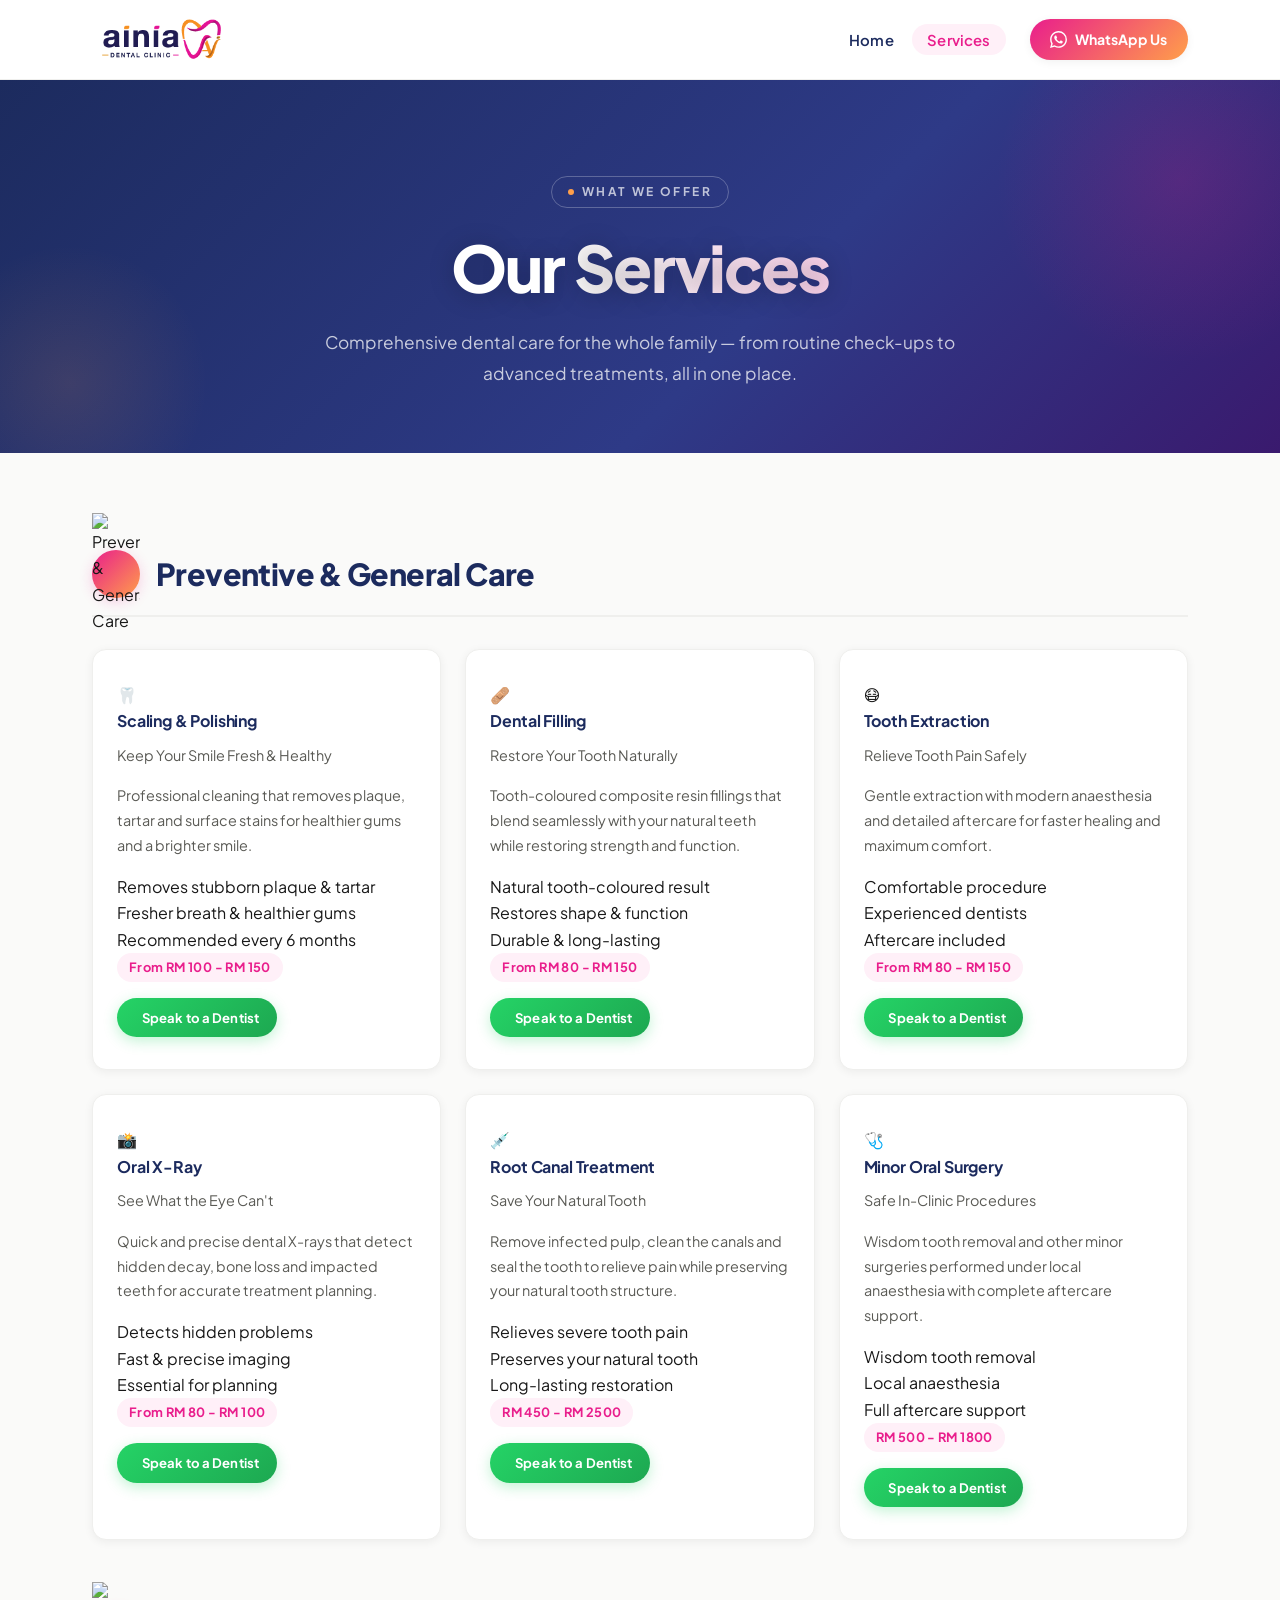
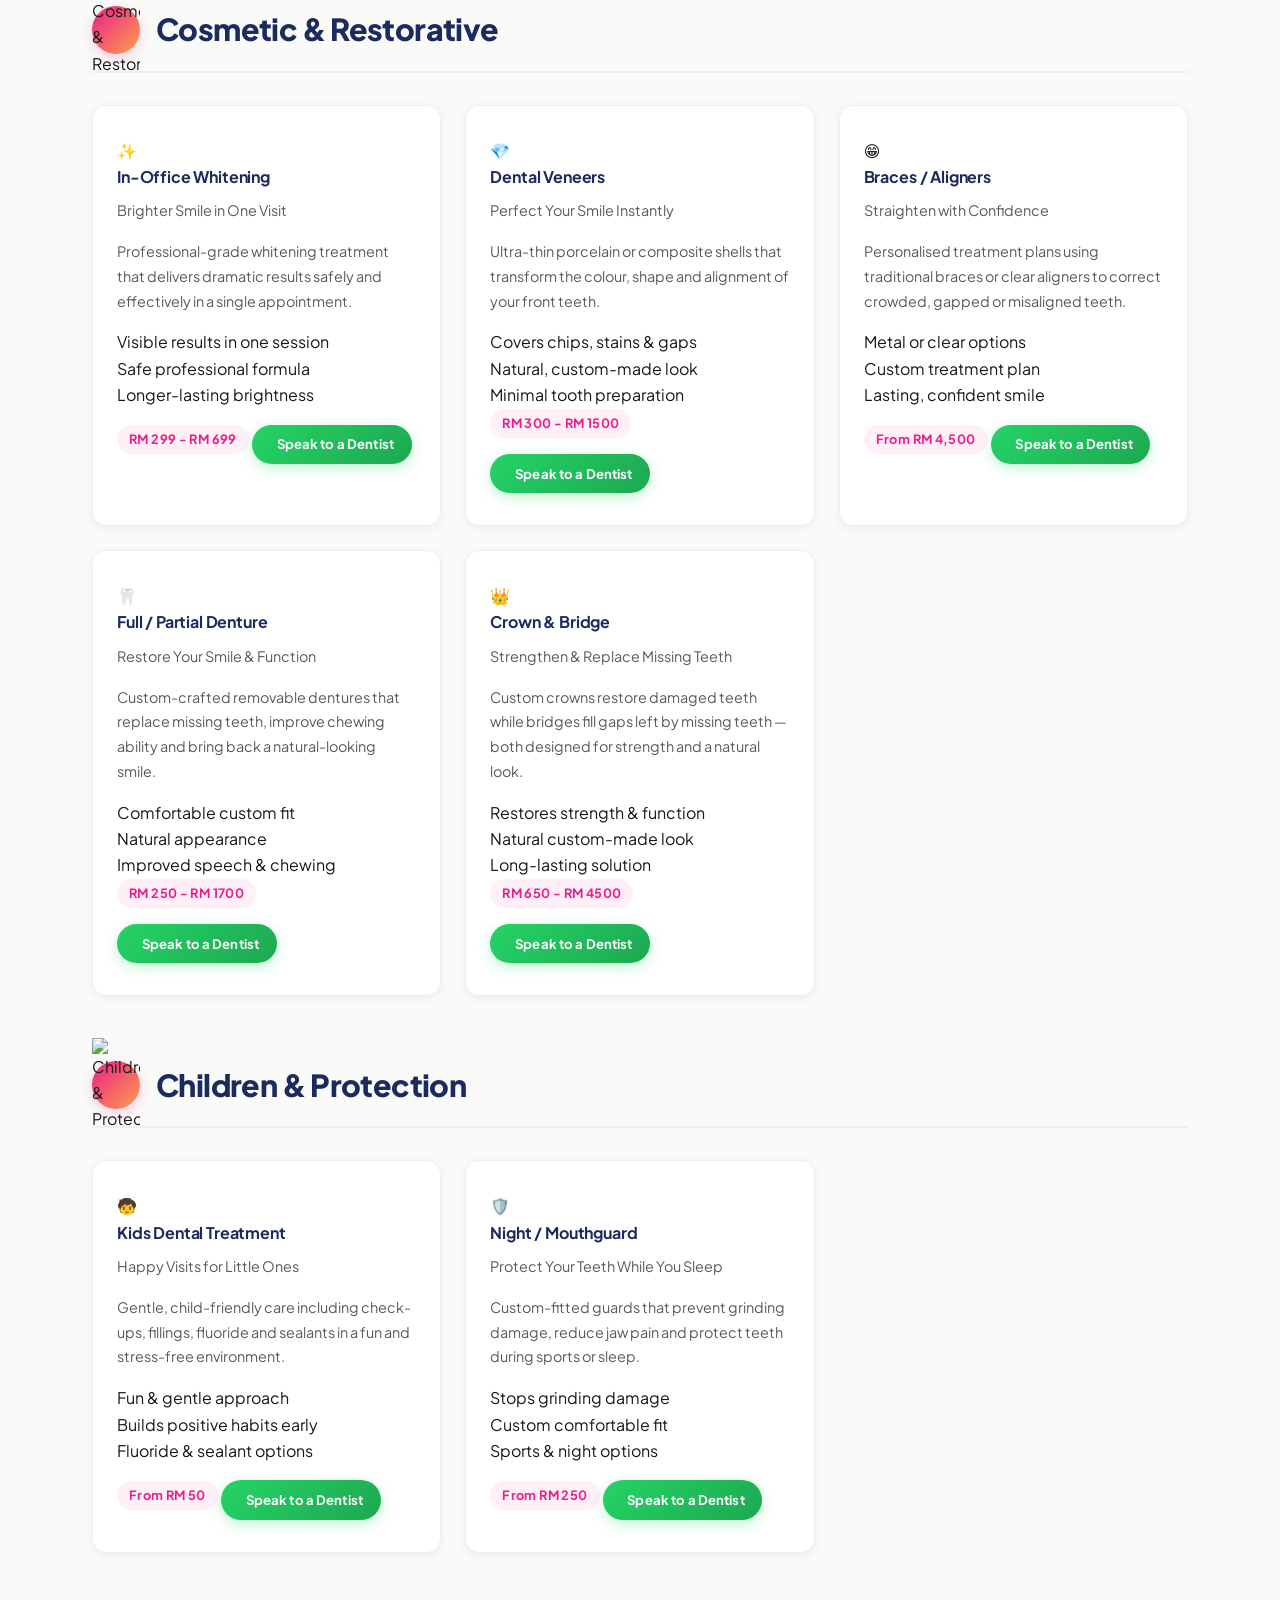
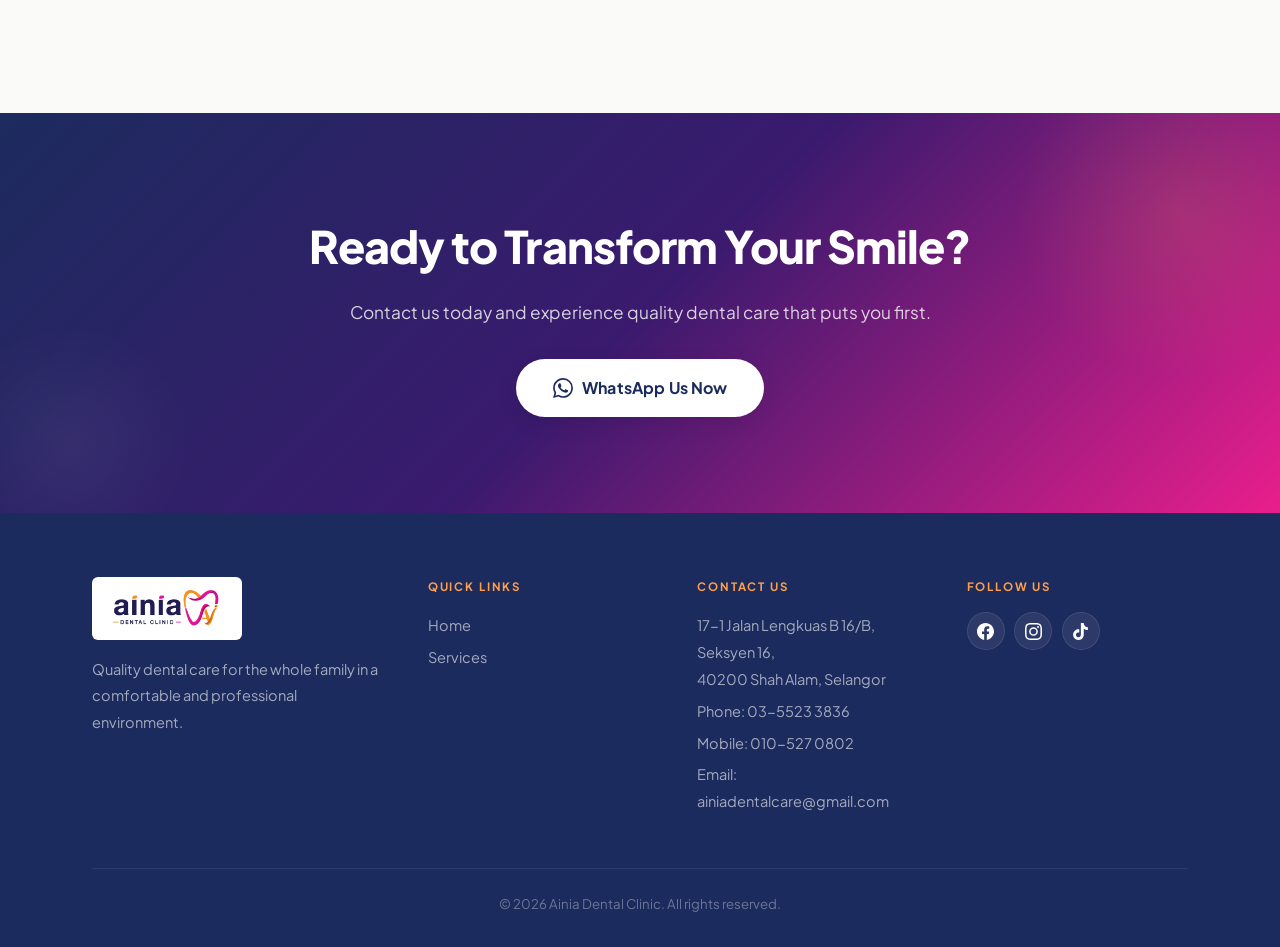
==== commit 9c42ee7a: "Update print statement to say 'Goodbye World'" ====
--- a/services.html
+++ b/services.html
@@ -28,7 +28,7 @@
                         <li><a href="index.html">Home</a></li>
                         <li><a href="services.html" class="active">Services</a></li>
                     </ul>
-                    <a href="https://wa.me/60105270802" class="btn-whatsapp">
+                    <a href="https://wa.me/60105270802" class="btn-whatsapp" target="_blank" rel="noopener">
                         <svg xmlns="http://www.w3.org/2000/svg" viewBox="0 0 24 24" fill="currentColor" width="17" height="17">
                             <path d="M17.472 14.382c-.297-.149-1.758-.867-2.03-.967-.273-.099-.471-.148-.67.15-.197.297-.767.966-.94 1.164-.173.199-.347.223-.644.075-.297-.15-1.255-.463-2.39-1.475-.883-.788-1.48-1.761-1.653-2.059-.173-.297-.018-.458.13-.606.134-.133.298-.347.446-.52.149-.174.198-.298.298-.497.099-.198.05-.371-.025-.52-.075-.149-.669-1.612-.916-2.207-.242-.579-.487-.5-.669-.51-.173-.008-.371-.01-.57-.01-.198 0-.52.074-.792.372-.272.297-1.04 1.016-1.04 2.479 0 1.462 1.065 2.875 1.213 3.074.149.198 2.096 3.2 5.077 4.487.709.306 1.262.489 1.694.625.712.227 1.36.195 1.871.118.571-.085 1.758-.719 2.006-1.413.248-.694.248-1.289.173-1.413-.074-.124-.272-.198-.57-.347m-5.421 7.403h-.004a9.87 9.87 0 01-5.031-1.378l-.361-.214-3.741.982.998-3.648-.235-.374a9.86 9.86 0 01-1.51-5.26c.001-5.45 4.436-9.884 9.888-9.884 2.64 0 5.122 1.03 6.988 2.898a9.825 9.825 0 012.893 6.994c-.003 5.45-4.437 9.884-9.885 9.884m8.413-18.297A11.815 11.815 0 0012.05 0C5.495 0 .16 5.335.157 11.892c0 2.096.547 4.142 1.588 5.945L.057 24l6.305-1.654a11.882 11.882 0 005.683 1.448h.005c6.554 0 11.89-5.335 11.893-11.893a11.821 11.821 0 00-3.48-8.413z"/>
                         </svg>
@@ -44,7 +44,7 @@
             <ul>
                 <li><a href="index.html">Home</a></li>
                 <li><a href="services.html">Services</a></li>
-                <li><a href="https://wa.me/60105270802">WhatsApp Us</a></li>
+                <li><a href="https://wa.me/60105270802" target="_blank" rel="noopener">WhatsApp Us</a></li>
             </ul>
         </div>
     </header>
@@ -68,96 +68,136 @@
             <div class="service-category">
                 <div class="service-category-header">
                     <div class="service-category-icon">
-                        <svg xmlns="http://www.w3.org/2000/svg" viewBox="0 0 24 24" fill="none" stroke="currentColor" stroke-width="2" stroke-linecap="round" stroke-linejoin="round">
-                            <path d="M12 22s8-4 8-10V5l-8-3-8 3v7c0 6 8 10 8 10z"/>
-                        </svg>
+                        <img src="./Picture/general.png" alt="Preventive & General Care">
                     </div>
                     <h2>Preventive &amp; General Care</h2>
                 </div>
                 <div class="services-grid">
 
                     <div class="service-card">
-                        <div class="service-card-icon">
-                            <svg xmlns="http://www.w3.org/2000/svg" viewBox="0 0 24 24" fill="none" stroke="currentColor" stroke-width="2" stroke-linecap="round" stroke-linejoin="round">
-                                <circle cx="12" cy="12" r="10"/><path d="M8 14s1.5 2 4 2 4-2 4-2"/><line x1="9" y1="9" x2="9.01" y2="9"/><line x1="15" y1="9" x2="15.01" y2="9"/>
-                            </svg>
-                        </div>
-                        <h3>Scaling &amp; Polishing</h3>
-                        <p>A professional cleaning treatment to remove plaque, tartar and surface stains. Keeps your gums healthy and your smile bright — recommended every 6 months.</p>
-                        <a href="https://wa.me/60105270802?text=Hi%2C%20I%20would%20like%20to%20enquire%20about%20Scaling%20%26%20Polishing%20at%20Ainia%20Dental%20Clinic." class="service-wa-btn" target="_blank" rel="noopener">
-                            <svg xmlns="http://www.w3.org/2000/svg" viewBox="0 0 24 24" fill="currentColor" width="15" height="15"><path d="M17.472 14.382c-.297-.149-1.758-.867-2.03-.967-.273-.099-.471-.148-.67.15-.197.297-.767.966-.94 1.164-.173.199-.347.223-.644.075-.297-.15-1.255-.463-2.39-1.475-.883-.788-1.48-1.761-1.653-2.059-.173-.297-.018-.458.13-.606.134-.133.298-.347.446-.52.149-.174.198-.298.298-.497.099-.198.05-.371-.025-.52-.075-.149-.669-1.612-.916-2.207-.242-.579-.487-.5-.669-.51-.173-.008-.371-.01-.57-.01-.198 0-.52.074-.792.372-.272.297-1.04 1.016-1.04 2.479 0 1.462 1.065 2.875 1.213 3.074.149.198 2.096 3.2 5.077 4.487.709.306 1.262.489 1.694.625.712.227 1.36.195 1.871.118.571-.085 1.758-.719 2.006-1.413.248-.694.248-1.289.173-1.413-.074-.124-.272-.198-.57-.347m-5.421 7.403h-.004a9.87 9.87 0 01-5.031-1.378l-.361-.214-3.741.982.998-3.648-.235-.374a9.86 9.86 0 01-1.51-5.26c.001-5.45 4.436-9.884 9.888-9.884 2.64 0 5.122 1.03 6.988 2.898a9.825 9.825 0 012.893 6.994c-.003 5.45-4.437 9.884-9.885 9.884m8.413-18.297A11.815 11.815 0 0012.05 0C5.495 0 .16 5.335.157 11.892c0 2.096.547 4.142 1.588 5.945L.057 24l6.305-1.654a11.882 11.882 0 005.683 1.448h.005c6.554 0 11.89-5.335 11.893-11.893a11.821 11.821 0 00-3.48-8.413z"/></svg>
-                            Enquire via WhatsApp
-                        </a>
-                    </div>
-
-                    <div class="service-card">
-                        <div class="service-card-icon">
-                            <svg xmlns="http://www.w3.org/2000/svg" viewBox="0 0 24 24" fill="none" stroke="currentColor" stroke-width="2" stroke-linecap="round" stroke-linejoin="round">
-                                <path d="M11 4H4a2 2 0 0 0-2 2v14a2 2 0 0 0 2 2h14a2 2 0 0 0 2-2v-7"/><path d="M18.5 2.5a2.121 2.121 0 0 1 3 3L12 15l-4 1 1-4 9.5-9.5z"/>
-                            </svg>
-                        </div>
-                        <h3>Dental Filling</h3>
-                        <p>Restore teeth damaged by decay using tooth-coloured composite resin. The filling blends naturally with your tooth, restoring its shape, function and appearance.</p>
-                        <a href="https://wa.me/60105270802?text=Hi%2C%20I%20would%20like%20to%20enquire%20about%20Dental%20Filling%20at%20Ainia%20Dental%20Clinic." class="service-wa-btn" target="_blank" rel="noopener">
-                            <svg xmlns="http://www.w3.org/2000/svg" viewBox="0 0 24 24" fill="currentColor" width="15" height="15"><path d="M17.472 14.382c-.297-.149-1.758-.867-2.03-.967-.273-.099-.471-.148-.67.15-.197.297-.767.966-.94 1.164-.173.199-.347.223-.644.075-.297-.15-1.255-.463-2.39-1.475-.883-.788-1.48-1.761-1.653-2.059-.173-.297-.018-.458.13-.606.134-.133.298-.347.446-.52.149-.174.198-.298.298-.497.099-.198.05-.371-.025-.52-.075-.149-.669-1.612-.916-2.207-.242-.579-.487-.5-.669-.51-.173-.008-.371-.01-.57-.01-.198 0-.52.074-.792.372-.272.297-1.04 1.016-1.04 2.479 0 1.462 1.065 2.875 1.213 3.074.149.198 2.096 3.2 5.077 4.487.709.306 1.262.489 1.694.625.712.227 1.36.195 1.871.118.571-.085 1.758-.719 2.006-1.413.248-.694.248-1.289.173-1.413-.074-.124-.272-.198-.57-.347m-5.421 7.403h-.004a9.87 9.87 0 01-5.031-1.378l-.361-.214-3.741.982.998-3.648-.235-.374a9.86 9.86 0 01-1.51-5.26c.001-5.45 4.436-9.884 9.888-9.884 2.64 0 5.122 1.03 6.988 2.898a9.825 9.825 0 012.893 6.994c-.003 5.45-4.437 9.884-9.885 9.884m8.413-18.297A11.815 11.815 0 0012.05 0C5.495 0 .16 5.335.157 11.892c0 2.096.547 4.142 1.588 5.945L.057 24l6.305-1.654a11.882 11.882 0 005.683 1.448h.005c6.554 0 11.89-5.335 11.893-11.893a11.821 11.821 0 00-3.48-8.413z"/></svg>
-                            Enquire via WhatsApp
-                        </a>
-                    </div>
-
-                    <div class="service-card">
-                        <div class="service-card-icon">
-                            <svg xmlns="http://www.w3.org/2000/svg" viewBox="0 0 24 24" fill="none" stroke="currentColor" stroke-width="2" stroke-linecap="round" stroke-linejoin="round">
-                                <circle cx="12" cy="12" r="10"/><line x1="4.93" y1="4.93" x2="19.07" y2="19.07"/>
-                            </svg>
-                        </div>
-                        <h3>Extraction</h3>
-                        <p>Safe and gentle removal of damaged, decayed or problematic teeth. We ensure your comfort throughout the procedure with appropriate anaesthesia and aftercare advice.</p>
-                        <a href="https://wa.me/60105270802?text=Hi%2C%20I%20would%20like%20to%20enquire%20about%20Tooth%20Extraction%20at%20Ainia%20Dental%20Clinic." class="service-wa-btn" target="_blank" rel="noopener">
-                            <svg xmlns="http://www.w3.org/2000/svg" viewBox="0 0 24 24" fill="currentColor" width="15" height="15"><path d="M17.472 14.382c-.297-.149-1.758-.867-2.03-.967-.273-.099-.471-.148-.67.15-.197.297-.767.966-.94 1.164-.173.199-.347.223-.644.075-.297-.15-1.255-.463-2.39-1.475-.883-.788-1.48-1.761-1.653-2.059-.173-.297-.018-.458.13-.606.134-.133.298-.347.446-.52.149-.174.198-.298.298-.497.099-.198.05-.371-.025-.52-.075-.149-.669-1.612-.916-2.207-.242-.579-.487-.5-.669-.51-.173-.008-.371-.01-.57-.01-.198 0-.52.074-.792.372-.272.297-1.04 1.016-1.04 2.479 0 1.462 1.065 2.875 1.213 3.074.149.198 2.096 3.2 5.077 4.487.709.306 1.262.489 1.694.625.712.227 1.36.195 1.871.118.571-.085 1.758-.719 2.006-1.413.248-.694.248-1.289.173-1.413-.074-.124-.272-.198-.57-.347m-5.421 7.403h-.004a9.87 9.87 0 01-5.031-1.378l-.361-.214-3.741.982.998-3.648-.235-.374a9.86 9.86 0 01-1.51-5.26c.001-5.45 4.436-9.884 9.888-9.884 2.64 0 5.122 1.03 6.988 2.898a9.825 9.825 0 012.893 6.994c-.003 5.45-4.437 9.884-9.885 9.884m8.413-18.297A11.815 11.815 0 0012.05 0C5.495 0 .16 5.335.157 11.892c0 2.096.547 4.142 1.588 5.945L.057 24l6.305-1.654a11.882 11.882 0 005.683 1.448h.005c6.554 0 11.89-5.335 11.893-11.893a11.821 11.821 0 00-3.48-8.413z"/></svg>
-                            Enquire via WhatsApp
-                        </a>
-                    </div>
-
-                    <div class="service-card">
-                        <div class="service-card-icon">
-                            <svg xmlns="http://www.w3.org/2000/svg" viewBox="0 0 24 24" fill="none" stroke="currentColor" stroke-width="2" stroke-linecap="round" stroke-linejoin="round">
-                                <rect x="3" y="3" width="18" height="18" rx="2"/><line x1="3" y1="9" x2="21" y2="9"/><line x1="3" y1="15" x2="21" y2="15"/><line x1="9" y1="3" x2="9" y2="21"/><line x1="15" y1="3" x2="15" y2="21"/>
-                            </svg>
-                        </div>
-                        <h3>Oral X-Ray</h3>
-                        <p>Dental X-rays help us detect hidden problems like decay between teeth, bone loss and impacted teeth. A quick and essential diagnostic tool for accurate treatment planning.</p>
-                        <a href="https://wa.me/60105270802?text=Hi%2C%20I%20would%20like%20to%20enquire%20about%20Oral%20X-Ray%20at%20Ainia%20Dental%20Clinic." class="service-wa-btn" target="_blank" rel="noopener">
-                            <svg xmlns="http://www.w3.org/2000/svg" viewBox="0 0 24 24" fill="currentColor" width="15" height="15"><path d="M17.472 14.382c-.297-.149-1.758-.867-2.03-.967-.273-.099-.471-.148-.67.15-.197.297-.767.966-.94 1.164-.173.199-.347.223-.644.075-.297-.15-1.255-.463-2.39-1.475-.883-.788-1.48-1.761-1.653-2.059-.173-.297-.018-.458.13-.606.134-.133.298-.347.446-.52.149-.174.198-.298.298-.497.099-.198.05-.371-.025-.52-.075-.149-.669-1.612-.916-2.207-.242-.579-.487-.5-.669-.51-.173-.008-.371-.01-.57-.01-.198 0-.52.074-.792.372-.272.297-1.04 1.016-1.04 2.479 0 1.462 1.065 2.875 1.213 3.074.149.198 2.096 3.2 5.077 4.487.709.306 1.262.489 1.694.625.712.227 1.36.195 1.871.118.571-.085 1.758-.719 2.006-1.413.248-.694.248-1.289.173-1.413-.074-.124-.272-.198-.57-.347m-5.421 7.403h-.004a9.87 9.87 0 01-5.031-1.378l-.361-.214-3.741.982.998-3.648-.235-.374a9.86 9.86 0 01-1.51-5.26c.001-5.45 4.436-9.884 9.888-9.884 2.64 0 5.122 1.03 6.988 2.898a9.825 9.825 0 012.893 6.994c-.003 5.45-4.437 9.884-9.885 9.884m8.413-18.297A11.815 11.815 0 0012.05 0C5.495 0 .16 5.335.157 11.892c0 2.096.547 4.142 1.588 5.945L.057 24l6.305-1.654a11.882 11.882 0 005.683 1.448h.005c6.554 0 11.89-5.335 11.893-11.893a11.821 11.821 0 00-3.48-8.413z"/></svg>
-                            Enquire via WhatsApp
-                        </a>
-                    </div>
-
-                    <div class="service-card">
-                        <div class="service-card-icon">
-                            <svg xmlns="http://www.w3.org/2000/svg" viewBox="0 0 24 24" fill="none" stroke="currentColor" stroke-width="2" stroke-linecap="round" stroke-linejoin="round">
-                                <path d="M22 12h-4l-3 9L9 3l-3 9H2"/>
-                            </svg>
-                        </div>
-                        <h3>Root Canal Treatment</h3>
-                        <p>A procedure to save an infected or severely decayed tooth by removing the infected pulp, cleaning the root canals and sealing them. Relieves pain and preserves your natural tooth.</p>
-                        <a href="https://wa.me/60105270802?text=Hi%2C%20I%20would%20like%20to%20enquire%20about%20Root%20Canal%20Treatment%20at%20Ainia%20Dental%20Clinic." class="service-wa-btn" target="_blank" rel="noopener">
-                            <svg xmlns="http://www.w3.org/2000/svg" viewBox="0 0 24 24" fill="currentColor" width="15" height="15"><path d="M17.472 14.382c-.297-.149-1.758-.867-2.03-.967-.273-.099-.471-.148-.67.15-.197.297-.767.966-.94 1.164-.173.199-.347.223-.644.075-.297-.15-1.255-.463-2.39-1.475-.883-.788-1.48-1.761-1.653-2.059-.173-.297-.018-.458.13-.606.134-.133.298-.347.446-.52.149-.174.198-.298.298-.497.099-.198.05-.371-.025-.52-.075-.149-.669-1.612-.916-2.207-.242-.579-.487-.5-.669-.51-.173-.008-.371-.01-.57-.01-.198 0-.52.074-.792.372-.272.297-1.04 1.016-1.04 2.479 0 1.462 1.065 2.875 1.213 3.074.149.198 2.096 3.2 5.077 4.487.709.306 1.262.489 1.694.625.712.227 1.36.195 1.871.118.571-.085 1.758-.719 2.006-1.413.248-.694.248-1.289.173-1.413-.074-.124-.272-.198-.57-.347m-5.421 7.403h-.004a9.87 9.87 0 01-5.031-1.378l-.361-.214-3.741.982.998-3.648-.235-.374a9.86 9.86 0 01-1.51-5.26c.001-5.45 4.436-9.884 9.888-9.884 2.64 0 5.122 1.03 6.988 2.898a9.825 9.825 0 012.893 6.994c-.003 5.45-4.437 9.884-9.885 9.884m8.413-18.297A11.815 11.815 0 0012.05 0C5.495 0 .16 5.335.157 11.892c0 2.096.547 4.142 1.588 5.945L.057 24l6.305-1.654a11.882 11.882 0 005.683 1.448h.005c6.554 0 11.89-5.335 11.893-11.893a11.821 11.821 0 00-3.48-8.413z"/></svg>
-                            Enquire via WhatsApp
-                        </a>
-                    </div>
-
-                    <div class="service-card">
-                        <div class="service-card-icon">
-                            <svg xmlns="http://www.w3.org/2000/svg" viewBox="0 0 24 24" fill="none" stroke="currentColor" stroke-width="2" stroke-linecap="round" stroke-linejoin="round">
-                                <path d="M14.5 10c-.83 0-1.5-.67-1.5-1.5v-5c0-.83.67-1.5 1.5-1.5s1.5.67 1.5 1.5v5c0 .83-.67 1.5-1.5 1.5z"/><path d="M20.5 10H19V8.5c0-.83.67-1.5 1.5-1.5s1.5.67 1.5 1.5-.67 1.5-1.5 1.5z"/><path d="M9.5 14c.83 0 1.5.67 1.5 1.5v5c0 .83-.67 1.5-1.5 1.5S8 21.33 8 20.5v-5c0-.83.67-1.5 1.5-1.5z"/><path d="M3.5 14H5v1.5c0 .83-.67 1.5-1.5 1.5S2 16.33 2 15.5 2.67 14 3.5 14z"/><path d="M14 14.5c0-.83.67-1.5 1.5-1.5h5c.83 0 1.5.67 1.5 1.5s-.67 1.5-1.5 1.5h-5c-.83 0-1.5-.67-1.5-1.5z"/><path d="M15.5 19H14v1.5c0 .83.67 1.5 1.5 1.5s1.5-.67 1.5-1.5-.67-1.5-1.5-1.5z"/><path d="M10 9.5C10 8.67 9.33 8 8.5 8h-5C2.67 8 2 8.67 2 9.5S2.67 11 3.5 11h5c.83 0 1.5-.67 1.5-1.5z"/><path d="M8.5 5H10V3.5C10 2.67 9.33 2 8.5 2S7 2.67 7 3.5 7.67 5 8.5 5z"/>
-                            </svg>
-                        </div>
-                        <h3>Minor Oral Surgery</h3>
-                        <p>Includes procedures such as wisdom tooth removal, soft tissue surgeries and other minor surgical interventions performed in-clinic under local anaesthesia with full aftercare support.</p>
-                        <a href="https://wa.me/60105270802?text=Hi%2C%20I%20would%20like%20to%20enquire%20about%20Minor%20Oral%20Surgery%20at%20Ainia%20Dental%20Clinic." class="service-wa-btn" target="_blank" rel="noopener">
-                            <svg xmlns="http://www.w3.org/2000/svg" viewBox="0 0 24 24" fill="currentColor" width="15" height="15"><path d="M17.472 14.382c-.297-.149-1.758-.867-2.03-.967-.273-.099-.471-.148-.67.15-.197.297-.767.966-.94 1.164-.173.199-.347.223-.644.075-.297-.15-1.255-.463-2.39-1.475-.883-.788-1.48-1.761-1.653-2.059-.173-.297-.018-.458.13-.606.134-.133.298-.347.446-.52.149-.174.198-.298.298-.497.099-.198.05-.371-.025-.52-.075-.149-.669-1.612-.916-2.207-.242-.579-.487-.5-.669-.51-.173-.008-.371-.01-.57-.01-.198 0-.52.074-.792.372-.272.297-1.04 1.016-1.04 2.479 0 1.462 1.065 2.875 1.213 3.074.149.198 2.096 3.2 5.077 4.487.709.306 1.262.489 1.694.625.712.227 1.36.195 1.871.118.571-.085 1.758-.719 2.006-1.413.248-.694.248-1.289.173-1.413-.074-.124-.272-.198-.57-.347m-5.421 7.403h-.004a9.87 9.87 0 01-5.031-1.378l-.361-.214-3.741.982.998-3.648-.235-.374a9.86 9.86 0 01-1.51-5.26c.001-5.45 4.436-9.884 9.888-9.884 2.64 0 5.122 1.03 6.988 2.898a9.825 9.825 0 012.893 6.994c-.003 5.45-4.437 9.884-9.885 9.884m8.413-18.297A11.815 11.815 0 0012.05 0C5.495 0 .16 5.335.157 11.892c0 2.096.547 4.142 1.588 5.945L.057 24l6.305-1.654a11.882 11.882 0 005.683 1.448h.005c6.554 0 11.89-5.335 11.893-11.893a11.821 11.821 0 00-3.48-8.413z"/></svg>
-                            Enquire via WhatsApp
-                        </a>
+                        <div class="service-card-top">
+                            <span class="service-emoji">🦷</span>
+                            <h3>Scaling &amp; Polishing</h3>
+                        </div>
+                        <p class="service-tagline">Keep Your Smile Fresh &amp; Healthy</p>
+                        <p class="service-desc">Professional cleaning that removes plaque, tartar and surface stains for healthier gums and a brighter smile.</p>
+                        <ul class="service-benefits">
+                            <li>Removes stubborn plaque &amp; tartar</li>
+                            <li>Fresher breath &amp; healthier gums</li>
+                            <li>Recommended every 6 months</li>
+                        </ul>
+                        <div class="service-footer">
+                            <span class="service-price">From RM 100 - RM 150</span>
+                            <a href="https://wa.me/60105270802?text=Hi%2C%20I%20would%20like%20to%20enquire%20about%20Scaling%20%26%20Polishing%20at%20Ainia%20Dental%20Clinic." class="service-wa-btn" target="_blank" rel="noopener">
+                                <span class="wa-dot"></span>
+                                Speak to a Dentist
+                            </a>
+                        </div>
+                    </div>
+
+                    <div class="service-card">
+                        <div class="service-card-top">
+                            <span class="service-emoji">🩹</span>
+                            <h3>Dental Filling</h3>
+                        </div>
+                        <p class="service-tagline">Restore Your Tooth Naturally</p>
+                        <p class="service-desc">Tooth-coloured composite resin fillings that blend seamlessly with your natural teeth while restoring strength and function.</p>
+                        <ul class="service-benefits">
+                            <li>Natural tooth-coloured result</li>
+                            <li>Restores shape &amp; function</li>
+                            <li>Durable &amp; long-lasting</li>
+                        </ul>
+                        <div class="service-footer">
+                            <span class="service-price">From RM 80 - RM 150</span>
+                            <a href="https://wa.me/60105270802?text=Hi%2C%20I%20would%20like%20to%20enquire%20about%20Dental%20Filling%20at%20Ainia%20Dental%20Clinic." class="service-wa-btn" target="_blank" rel="noopener">
+                                <span class="wa-dot"></span>
+                                Speak to a Dentist
+                            </a>
+                        </div>
+                    </div>
+
+                    <div class="service-card">
+                        <div class="service-card-top">
+                            <span class="service-emoji">😷</span>
+                            <h3>Tooth Extraction</h3>
+                        </div>
+                        <p class="service-tagline">Relieve Tooth Pain Safely</p>
+                        <p class="service-desc">Gentle extraction with modern anaesthesia and detailed aftercare for faster healing and maximum comfort.</p>
+                        <ul class="service-benefits">
+                            <li>Comfortable procedure</li>
+                            <li>Experienced dentists</li>
+                            <li>Aftercare included</li>
+                        </ul>
+                        <div class="service-footer">
+                            <span class="service-price">From RM 80 - RM 150</span>
+                            <a href="https://wa.me/60105270802?text=Hi%2C%20I%20would%20like%20to%20enquire%20about%20Tooth%20Extraction%20at%20Ainia%20Dental%20Clinic." class="service-wa-btn" target="_blank" rel="noopener">
+                                <span class="wa-dot"></span>
+                                Speak to a Dentist
+                            </a>
+                        </div>
+                    </div>
+
+                    <div class="service-card">
+                        <div class="service-card-top">
+                            <span class="service-emoji">📸</span>
+                            <h3>Oral X-Ray</h3>
+                        </div>
+                        <p class="service-tagline">See What the Eye Can't</p>
+                        <p class="service-desc">Quick and precise dental X-rays that detect hidden decay, bone loss and impacted teeth for accurate treatment planning.</p>
+                        <ul class="service-benefits">
+                            <li>Detects hidden problems</li>
+                            <li>Fast &amp; precise imaging</li>
+                            <li>Essential for planning</li>
+                        </ul>
+                        <div class="service-footer">
+                            <span class="service-price">From RM 80 - RM 100</span>
+                            <a href="https://wa.me/60105270802?text=Hi%2C%20I%20would%20like%20to%20enquire%20about%20Oral%20X-Ray%20at%20Ainia%20Dental%20Clinic." class="service-wa-btn" target="_blank" rel="noopener">
+                                <span class="wa-dot"></span>
+                                Speak to a Dentist
+                            </a>
+                        </div>
+                    </div>
+
+                    <div class="service-card">
+                        <div class="service-card-top">
+                            <span class="service-emoji">💉</span>
+                            <h3>Root Canal Treatment</h3>
+                        </div>
+                        <p class="service-tagline">Save Your Natural Tooth</p>
+                        <p class="service-desc">Remove infected pulp, clean the canals and seal the tooth to relieve pain while preserving your natural tooth structure.</p>
+                        <ul class="service-benefits">
+                            <li>Relieves severe tooth pain</li>
+                            <li>Preserves your natural tooth</li>
+                            <li>Long-lasting restoration</li>
+                        </ul>
+                        <div class="service-footer">
+                            <span class="service-price">RM 450 - RM 2500</span>
+                            <a href="https://wa.me/60105270802?text=Hi%2C%20I%20would%20like%20to%20enquire%20about%20Root%20Canal%20Treatment%20at%20Ainia%20Dental%20Clinic." class="service-wa-btn" target="_blank" rel="noopener">
+                                <span class="wa-dot"></span>
+                                Speak to a Dentist
+                            </a>
+                        </div>
+                    </div>
+
+                    <div class="service-card">
+                        <div class="service-card-top">
+                            <span class="service-emoji">🩺</span>
+                            <h3>Minor Oral Surgery</h3>
+                        </div>
+                        <p class="service-tagline">Safe In-Clinic Procedures</p>
+                        <p class="service-desc">Wisdom tooth removal and other minor surgeries performed under local anaesthesia with complete aftercare support.</p>
+                        <ul class="service-benefits">
+                            <li>Wisdom tooth removal</li>
+                            <li>Local anaesthesia</li>
+                            <li>Full aftercare support</li>
+                        </ul>
+                        <div class="service-footer">
+                            <span class="service-price">RM 500 - RM 1800</span>
+                            <a href="https://wa.me/60105270802?text=Hi%2C%20I%20would%20like%20to%20enquire%20about%20Minor%20Oral%20Surgery%20at%20Ainia%20Dental%20Clinic." class="service-wa-btn" target="_blank" rel="noopener">
+                                <span class="wa-dot"></span>
+                                Speak to a Dentist
+                            </a>
+                        </div>
                     </div>
 
                 </div>
@@ -167,182 +207,115 @@
             <div class="service-category">
                 <div class="service-category-header">
                     <div class="service-category-icon">
-                        <svg xmlns="http://www.w3.org/2000/svg" viewBox="0 0 24 24" fill="none" stroke="currentColor" stroke-width="2" stroke-linecap="round" stroke-linejoin="round">
-                            <polygon points="12 2 15.09 8.26 22 9.27 17 14.14 18.18 21.02 12 17.77 5.82 21.02 7 14.14 2 9.27 8.91 8.26 12 2"/>
-                        </svg>
+                        <img src="./Picture/smikle makeover.png" alt="Cosmetic & Restorative">
                     </div>
                     <h2>Cosmetic &amp; Restorative</h2>
                 </div>
                 <div class="services-grid">
 
                     <div class="service-card">
-                        <div class="service-card-icon">
-                            <svg xmlns="http://www.w3.org/2000/svg" viewBox="0 0 24 24" fill="none" stroke="currentColor" stroke-width="2" stroke-linecap="round" stroke-linejoin="round">
-                                <circle cx="12" cy="12" r="5"/><line x1="12" y1="1" x2="12" y2="3"/><line x1="12" y1="21" x2="12" y2="23"/><line x1="4.22" y1="4.22" x2="5.64" y2="5.64"/><line x1="18.36" y1="18.36" x2="19.78" y2="19.78"/><line x1="1" y1="12" x2="3" y2="12"/><line x1="21" y1="12" x2="23" y2="12"/>
-                            </svg>
-                        </div>
-                        <h3>In-Office Whitening</h3>
-                        <p>Achieve a noticeably brighter smile in a single visit. Our professional-grade whitening treatment is safe, effective and delivers dramatic results compared to over-the-counter products.</p>
-                        <a href="https://wa.me/60105270802?text=Hi%2C%20I%20would%20like%20to%20enquire%20about%20In-Office%20Whitening%20at%20Ainia%20Dental%20Clinic." class="service-wa-btn" target="_blank" rel="noopener">
-                            <svg xmlns="http://www.w3.org/2000/svg" viewBox="0 0 24 24" fill="currentColor" width="15" height="15"><path d="M17.472 14.382c-.297-.149-1.758-.867-2.03-.967-.273-.099-.471-.148-.67.15-.197.297-.767.966-.94 1.164-.173.199-.347.223-.644.075-.297-.15-1.255-.463-2.39-1.475-.883-.788-1.48-1.761-1.653-2.059-.173-.297-.018-.458.13-.606.134-.133.298-.347.446-.52.149-.174.198-.298.298-.497.099-.198.05-.371-.025-.52-.075-.149-.669-1.612-.916-2.207-.242-.579-.487-.5-.669-.51-.173-.008-.371-.01-.57-.01-.198 0-.52.074-.792.372-.272.297-1.04 1.016-1.04 2.479 0 1.462 1.065 2.875 1.213 3.074.149.198 2.096 3.2 5.077 4.487.709.306 1.262.489 1.694.625.712.227 1.36.195 1.871.118.571-.085 1.758-.719 2.006-1.413.248-.694.248-1.289.173-1.413-.074-.124-.272-.198-.57-.347m-5.421 7.403h-.004a9.87 9.87 0 01-5.031-1.378l-.361-.214-3.741.982.998-3.648-.235-.374a9.86 9.86 0 01-1.51-5.26c.001-5.45 4.436-9.884 9.888-9.884 2.64 0 5.122 1.03 6.988 2.898a9.825 9.825 0 012.893 6.994c-.003 5.45-4.437 9.884-9.885 9.884m8.413-18.297A11.815 11.815 0 0012.05 0C5.495 0 .16 5.335.157 11.892c0 2.096.547 4.142 1.588 5.945L.057 24l6.305-1.654a11.882 11.882 0 005.683 1.448h.005c6.554 0 11.89-5.335 11.893-11.893a11.821 11.821 0 00-3.48-8.413z"/></svg>
-                            Enquire via WhatsApp
-                        </a>
-                    </div>
-
-                    <div class="service-card">
-                        <div class="service-card-icon">
-                            <svg xmlns="http://www.w3.org/2000/svg" viewBox="0 0 24 24" fill="none" stroke="currentColor" stroke-width="2" stroke-linecap="round" stroke-linejoin="round">
-                                <rect x="2" y="3" width="20" height="14" rx="2"/><line x1="8" y1="21" x2="16" y2="21"/><line x1="12" y1="17" x2="12" y2="21"/>
-                            </svg>
-                        </div>
-                        <h3>Dental Veneers</h3>
-                        <p>Ultra-thin porcelain or composite shells bonded to the front of teeth to improve colour, shape and alignment. An ideal solution for chipped, stained or uneven teeth.</p>
-                        <a href="https://wa.me/60105270802?text=Hi%2C%20I%20would%20like%20to%20enquire%20about%20Dental%20Veneers%20at%20Ainia%20Dental%20Clinic." class="service-wa-btn" target="_blank" rel="noopener">
-                            <svg xmlns="http://www.w3.org/2000/svg" viewBox="0 0 24 24" fill="currentColor" width="15" height="15"><path d="M17.472 14.382c-.297-.149-1.758-.867-2.03-.967-.273-.099-.471-.148-.67.15-.197.297-.767.966-.94 1.164-.173.199-.347.223-.644.075-.297-.15-1.255-.463-2.39-1.475-.883-.788-1.48-1.761-1.653-2.059-.173-.297-.018-.458.13-.606.134-.133.298-.347.446-.52.149-.174.198-.298.298-.497.099-.198.05-.371-.025-.52-.075-.149-.669-1.612-.916-2.207-.242-.579-.487-.5-.669-.51-.173-.008-.371-.01-.57-.01-.198 0-.52.074-.792.372-.272.297-1.04 1.016-1.04 2.479 0 1.462 1.065 2.875 1.213 3.074.149.198 2.096 3.2 5.077 4.487.709.306 1.262.489 1.694.625.712.227 1.36.195 1.871.118.571-.085 1.758-.719 2.006-1.413.248-.694.248-1.289.173-1.413-.074-.124-.272-.198-.57-.347m-5.421 7.403h-.004a9.87 9.87 0 01-5.031-1.378l-.361-.214-3.741.982.998-3.648-.235-.374a9.86 9.86 0 01-1.51-5.26c.001-5.45 4.436-9.884 9.888-9.884 2.64 0 5.122 1.03 6.988 2.898a9.825 9.825 0 012.893 6.994c-.003 5.45-4.437 9.884-9.885 9.884m8.413-18.297A11.815 11.815 0 0012.05 0C5.495 0 .16 5.335.157 11.892c0 2.096.547 4.142 1.588 5.945L.057 24l6.305-1.654a11.882 11.882 0 005.683 1.448h.005c6.554 0 11.89-5.335 11.893-11.893a11.821 11.821 0 00-3.48-8.413z"/></svg>
-                            Enquire via WhatsApp
-                        </a>
-                    </div>
-
-                    <div class="service-card">
-                        <div class="service-card-icon">
-                            <svg xmlns="http://www.w3.org/2000/svg" viewBox="0 0 24 24" fill="none" stroke="currentColor" stroke-width="2" stroke-linecap="round" stroke-linejoin="round">
-                                <path d="M12 2L2 7l10 5 10-5-10-5z"/><path d="M2 17l10 5 10-5"/><path d="M2 12l10 5 10-5"/>
-                            </svg>
-                        </div>
-                        <h3>Dental Bridges / Crown</h3>
-                        <p>A crown caps a damaged tooth to restore its strength and appearance. A bridge fills the gap left by a missing tooth by anchoring to adjacent teeth — both are custom-made for a natural look.</p>
-                        <a href="https://wa.me/60105270802?text=Hi%2C%20I%20would%20like%20to%20enquire%20about%20Dental%20Bridges%2FCrown%20at%20Ainia%20Dental%20Clinic." class="service-wa-btn" target="_blank" rel="noopener">
-                            <svg xmlns="http://www.w3.org/2000/svg" viewBox="0 0 24 24" fill="currentColor" width="15" height="15"><path d="M17.472 14.382c-.297-.149-1.758-.867-2.03-.967-.273-.099-.471-.148-.67.15-.197.297-.767.966-.94 1.164-.173.199-.347.223-.644.075-.297-.15-1.255-.463-2.39-1.475-.883-.788-1.48-1.761-1.653-2.059-.173-.297-.018-.458.13-.606.134-.133.298-.347.446-.52.149-.174.198-.298.298-.497.099-.198.05-.371-.025-.52-.075-.149-.669-1.612-.916-2.207-.242-.579-.487-.5-.669-.51-.173-.008-.371-.01-.57-.01-.198 0-.52.074-.792.372-.272.297-1.04 1.016-1.04 2.479 0 1.462 1.065 2.875 1.213 3.074.149.198 2.096 3.2 5.077 4.487.709.306 1.262.489 1.694.625.712.227 1.36.195 1.871.118.571-.085 1.758-.719 2.006-1.413.248-.694.248-1.289.173-1.413-.074-.124-.272-.198-.57-.347m-5.421 7.403h-.004a9.87 9.87 0 01-5.031-1.378l-.361-.214-3.741.982.998-3.648-.235-.374a9.86 9.86 0 01-1.51-5.26c.001-5.45 4.436-9.884 9.888-9.884 2.64 0 5.122 1.03 6.988 2.898a9.825 9.825 0 012.893 6.994c-.003 5.45-4.437 9.884-9.885 9.884m8.413-18.297A11.815 11.815 0 0012.05 0C5.495 0 .16 5.335.157 11.892c0 2.096.547 4.142 1.588 5.945L.057 24l6.305-1.654a11.882 11.882 0 005.683 1.448h.005c6.554 0 11.89-5.335 11.893-11.893a11.821 11.821 0 00-3.48-8.413z"/></svg>
-                            Enquire via WhatsApp
-                        </a>
-                    </div>
-
-                    <div class="service-card">
-                        <div class="service-card-icon">
-                            <svg xmlns="http://www.w3.org/2000/svg" viewBox="0 0 24 24" fill="none" stroke="currentColor" stroke-width="2" stroke-linecap="round" stroke-linejoin="round">
-                                <path d="M21 16V8a2 2 0 0 0-1-1.73l-7-4a2 2 0 0 0-2 0l-7 4A2 2 0 0 0 3 8v8a2 2 0 0 0 1 1.73l7 4a2 2 0 0 0 2 0l7-4A2 2 0 0 0 21 16z"/>
-                            </svg>
-                        </div>
-                        <h3>Fibre Reinforced Composite</h3>
-                        <p>A strong, minimally invasive tooth replacement option using fibre-reinforced composite material. It bonds directly to adjacent teeth without crowns — a great alternative to conventional bridges.</p>
-                        <a href="https://wa.me/60105270802?text=Hi%2C%20I%20would%20like%20to%20enquire%20about%20Fibre%20Reinforced%20Composite%20at%20Ainia%20Dental%20Clinic." class="service-wa-btn" target="_blank" rel="noopener">
-                            <svg xmlns="http://www.w3.org/2000/svg" viewBox="0 0 24 24" fill="currentColor" width="15" height="15"><path d="M17.472 14.382c-.297-.149-1.758-.867-2.03-.967-.273-.099-.471-.148-.67.15-.197.297-.767.966-.94 1.164-.173.199-.347.223-.644.075-.297-.15-1.255-.463-2.39-1.475-.883-.788-1.48-1.761-1.653-2.059-.173-.297-.018-.458.13-.606.134-.133.298-.347.446-.52.149-.174.198-.298.298-.497.099-.198.05-.371-.025-.52-.075-.149-.669-1.612-.916-2.207-.242-.579-.487-.5-.669-.51-.173-.008-.371-.01-.57-.01-.198 0-.52.074-.792.372-.272.297-1.04 1.016-1.04 2.479 0 1.462 1.065 2.875 1.213 3.074.149.198 2.096 3.2 5.077 4.487.709.306 1.262.489 1.694.625.712.227 1.36.195 1.871.118.571-.085 1.758-.719 2.006-1.413.248-.694.248-1.289.173-1.413-.074-.124-.272-.198-.57-.347m-5.421 7.403h-.004a9.87 9.87 0 01-5.031-1.378l-.361-.214-3.741.982.998-3.648-.235-.374a9.86 9.86 0 01-1.51-5.26c.001-5.45 4.436-9.884 9.888-9.884 2.64 0 5.122 1.03 6.988 2.898a9.825 9.825 0 012.893 6.994c-.003 5.45-4.437 9.884-9.885 9.884m8.413-18.297A11.815 11.815 0 0012.05 0C5.495 0 .16 5.335.157 11.892c0 2.096.547 4.142 1.588 5.945L.057 24l6.305-1.654a11.882 11.882 0 005.683 1.448h.005c6.554 0 11.89-5.335 11.893-11.893a11.821 11.821 0 00-3.48-8.413z"/></svg>
-                            Enquire via WhatsApp
-                        </a>
-                    </div>
-
-                    <div class="service-card">
-                        <div class="service-card-icon">
-                            <svg xmlns="http://www.w3.org/2000/svg" viewBox="0 0 24 24" fill="none" stroke="currentColor" stroke-width="2" stroke-linecap="round" stroke-linejoin="round">
-                                <path d="M12 20h9"/><path d="M16.5 3.5a2.121 2.121 0 0 1 3 3L7 19l-4 1 1-4L16.5 3.5z"/>
-                            </svg>
-                        </div>
-                        <h3>Fluorosis Treatment</h3>
-                        <p>Fluorosis causes white spots or staining on teeth due to excess fluoride during development. We offer treatments including microabrasion, bonding and veneers to improve the appearance of affected teeth.</p>
-                        <a href="https://wa.me/60105270802?text=Hi%2C%20I%20would%20like%20to%20enquire%20about%20Fluorosis%20Treatment%20at%20Ainia%20Dental%20Clinic." class="service-wa-btn" target="_blank" rel="noopener">
-                            <svg xmlns="http://www.w3.org/2000/svg" viewBox="0 0 24 24" fill="currentColor" width="15" height="15"><path d="M17.472 14.382c-.297-.149-1.758-.867-2.03-.967-.273-.099-.471-.148-.67.15-.197.297-.767.966-.94 1.164-.173.199-.347.223-.644.075-.297-.15-1.255-.463-2.39-1.475-.883-.788-1.48-1.761-1.653-2.059-.173-.297-.018-.458.13-.606.134-.133.298-.347.446-.52.149-.174.198-.298.298-.497.099-.198.05-.371-.025-.52-.075-.149-.669-1.612-.916-2.207-.242-.579-.487-.5-.669-.51-.173-.008-.371-.01-.57-.01-.198 0-.52.074-.792.372-.272.297-1.04 1.016-1.04 2.479 0 1.462 1.065 2.875 1.213 3.074.149.198 2.096 3.2 5.077 4.487.709.306 1.262.489 1.694.625.712.227 1.36.195 1.871.118.571-.085 1.758-.719 2.006-1.413.248-.694.248-1.289.173-1.413-.074-.124-.272-.198-.57-.347m-5.421 7.403h-.004a9.87 9.87 0 01-5.031-1.378l-.361-.214-3.741.982.998-3.648-.235-.374a9.86 9.86 0 01-1.51-5.26c.001-5.45 4.436-9.884 9.888-9.884 2.64 0 5.122 1.03 6.988 2.898a9.825 9.825 0 012.893 6.994c-.003 5.45-4.437 9.884-9.885 9.884m8.413-18.297A11.815 11.815 0 0012.05 0C5.495 0 .16 5.335.157 11.892c0 2.096.547 4.142 1.588 5.945L.057 24l6.305-1.654a11.882 11.882 0 005.683 1.448h.005c6.554 0 11.89-5.335 11.893-11.893a11.821 11.821 0 00-3.48-8.413z"/></svg>
-                            Enquire via WhatsApp
-                        </a>
-                    </div>
-
-                </div>
-            </div>
-
-            <!-- Category: Dentures & Prosthetics -->
-            <div class="service-category">
-                <div class="service-category-header">
-                    <div class="service-category-icon">
-                        <svg xmlns="http://www.w3.org/2000/svg" viewBox="0 0 24 24" fill="none" stroke="currentColor" stroke-width="2" stroke-linecap="round" stroke-linejoin="round">
-                            <path d="M20.84 4.61a5.5 5.5 0 0 0-7.78 0L12 5.67l-1.06-1.06a5.5 5.5 0 0 0-7.78 7.78l1.06 1.06L12 21.23l7.78-7.78 1.06-1.06a5.5 5.5 0 0 0 0-7.78z"/>
-                        </svg>
-                    </div>
-                    <h2>Dentures &amp; Prosthetics</h2>
-                </div>
-                <div class="services-grid">
-
-                    <div class="service-card">
-                        <div class="service-card-icon">
-                            <svg xmlns="http://www.w3.org/2000/svg" viewBox="0 0 24 24" fill="none" stroke="currentColor" stroke-width="2" stroke-linecap="round" stroke-linejoin="round">
-                                <path d="M3 9l9-7 9 7v11a2 2 0 0 1-2 2H5a2 2 0 0 1-2-2z"/><polyline points="9 22 9 12 15 12 15 22"/>
-                            </svg>
-                        </div>
-                        <h3>Flexible Denture</h3>
-                        <p>A lightweight, flexible and comfortable alternative to traditional rigid dentures. Made from a soft, gum-coloured thermoplastic material that adapts to your mouth for a more natural fit.</p>
-                        <a href="https://wa.me/60105270802?text=Hi%2C%20I%20would%20like%20to%20enquire%20about%20Flexible%20Denture%20at%20Ainia%20Dental%20Clinic." class="service-wa-btn" target="_blank" rel="noopener">
-                            <svg xmlns="http://www.w3.org/2000/svg" viewBox="0 0 24 24" fill="currentColor" width="15" height="15"><path d="M17.472 14.382c-.297-.149-1.758-.867-2.03-.967-.273-.099-.471-.148-.67.15-.197.297-.767.966-.94 1.164-.173.199-.347.223-.644.075-.297-.15-1.255-.463-2.39-1.475-.883-.788-1.48-1.761-1.653-2.059-.173-.297-.018-.458.13-.606.134-.133.298-.347.446-.52.149-.174.198-.298.298-.497.099-.198.05-.371-.025-.52-.075-.149-.669-1.612-.916-2.207-.242-.579-.487-.5-.669-.51-.173-.008-.371-.01-.57-.01-.198 0-.52.074-.792.372-.272.297-1.04 1.016-1.04 2.479 0 1.462 1.065 2.875 1.213 3.074.149.198 2.096 3.2 5.077 4.487.709.306 1.262.489 1.694.625.712.227 1.36.195 1.871.118.571-.085 1.758-.719 2.006-1.413.248-.694.248-1.289.173-1.413-.074-.124-.272-.198-.57-.347m-5.421 7.403h-.004a9.87 9.87 0 01-5.031-1.378l-.361-.214-3.741.982.998-3.648-.235-.374a9.86 9.86 0 01-1.51-5.26c.001-5.45 4.436-9.884 9.888-9.884 2.64 0 5.122 1.03 6.988 2.898a9.825 9.825 0 012.893 6.994c-.003 5.45-4.437 9.884-9.885 9.884m8.413-18.297A11.815 11.815 0 0012.05 0C5.495 0 .16 5.335.157 11.892c0 2.096.547 4.142 1.588 5.945L.057 24l6.305-1.654a11.882 11.882 0 005.683 1.448h.005c6.554 0 11.89-5.335 11.893-11.893a11.821 11.821 0 00-3.48-8.413z"/></svg>
-                            Enquire via WhatsApp
-                        </a>
-                    </div>
-
-                    <div class="service-card">
-                        <div class="service-card-icon">
-                            <svg xmlns="http://www.w3.org/2000/svg" viewBox="0 0 24 24" fill="none" stroke="currentColor" stroke-width="2" stroke-linecap="round" stroke-linejoin="round">
-                                <polyline points="23 4 23 10 17 10"/><path d="M20.49 15a9 9 0 1 1-2.12-9.36L23 10"/>
-                            </svg>
-                        </div>
-                        <h3>Denture Rebase &amp; Repair</h3>
-                        <p>Worn or broken dentures can affect fit, comfort and function. We offer professional relining, rebasing and repair services to restore your denture's fit and extend its lifespan.</p>
-                        <a href="https://wa.me/60105270802?text=Hi%2C%20I%20would%20like%20to%20enquire%20about%20Denture%20Rebase%20%26%20Repair%20at%20Ainia%20Dental%20Clinic." class="service-wa-btn" target="_blank" rel="noopener">
-                            <svg xmlns="http://www.w3.org/2000/svg" viewBox="0 0 24 24" fill="currentColor" width="15" height="15"><path d="M17.472 14.382c-.297-.149-1.758-.867-2.03-.967-.273-.099-.471-.148-.67.15-.197.297-.767.966-.94 1.164-.173.199-.347.223-.644.075-.297-.15-1.255-.463-2.39-1.475-.883-.788-1.48-1.761-1.653-2.059-.173-.297-.018-.458.13-.606.134-.133.298-.347.446-.52.149-.174.198-.298.298-.497.099-.198.05-.371-.025-.52-.075-.149-.669-1.612-.916-2.207-.242-.579-.487-.5-.669-.51-.173-.008-.371-.01-.57-.01-.198 0-.52.074-.792.372-.272.297-1.04 1.016-1.04 2.479 0 1.462 1.065 2.875 1.213 3.074.149.198 2.096 3.2 5.077 4.487.709.306 1.262.489 1.694.625.712.227 1.36.195 1.871.118.571-.085 1.758-.719 2.006-1.413.248-.694.248-1.289.173-1.413-.074-.124-.272-.198-.57-.347m-5.421 7.403h-.004a9.87 9.87 0 01-5.031-1.378l-.361-.214-3.741.982.998-3.648-.235-.374a9.86 9.86 0 01-1.51-5.26c.001-5.45 4.436-9.884 9.888-9.884 2.64 0 5.122 1.03 6.988 2.898a9.825 9.825 0 012.893 6.994c-.003 5.45-4.437 9.884-9.885 9.884m8.413-18.297A11.815 11.815 0 0012.05 0C5.495 0 .16 5.335.157 11.892c0 2.096.547 4.142 1.588 5.945L.057 24l6.305-1.654a11.882 11.882 0 005.683 1.448h.005c6.554 0 11.89-5.335 11.893-11.893a11.821 11.821 0 00-3.48-8.413z"/></svg>
-                            Enquire via WhatsApp
-                        </a>
-                    </div>
-
-                </div>
-            </div>
-
-            <!-- Category: Orthodontics -->
-            <div class="service-category">
-                <div class="service-category-header">
-                    <div class="service-category-icon">
-                        <svg xmlns="http://www.w3.org/2000/svg" viewBox="0 0 24 24" fill="none" stroke="currentColor" stroke-width="2" stroke-linecap="round" stroke-linejoin="round">
-                            <path d="M14 9V5a3 3 0 0 0-3-3l-4 9v11h11.28a2 2 0 0 0 2-1.7l1.38-9a2 2 0 0 0-2-2.3H14z"/>
-                        </svg>
-                    </div>
-                    <h2>Orthodontics</h2>
-                </div>
-                <div class="services-grid">
-
-                    <div class="service-card">
-                        <div class="service-card-icon">
-                            <svg xmlns="http://www.w3.org/2000/svg" viewBox="0 0 24 24" fill="none" stroke="currentColor" stroke-width="2" stroke-linecap="round" stroke-linejoin="round">
-                                <path d="M4 15s1-1 4-1 5 2 8 2 4-1 4-1V3s-1 1-4 1-5-2-8-2-4 1-4 1z"/><line x1="4" y1="22" x2="4" y2="15"/>
-                            </svg>
-                        </div>
-                        <h3>Braces / Aligners</h3>
-                        <p>Straighten crowded, gapped or misaligned teeth with traditional metal braces or clear aligners. We provide a personalised treatment plan to give you a confident, well-aligned smile.</p>
-                        <a href="https://wa.me/60105270802?text=Hi%2C%20I%20would%20like%20to%20enquire%20about%20Braces%2FAligners%20at%20Ainia%20Dental%20Clinic." class="service-wa-btn" target="_blank" rel="noopener">
-                            <svg xmlns="http://www.w3.org/2000/svg" viewBox="0 0 24 24" fill="currentColor" width="15" height="15"><path d="M17.472 14.382c-.297-.149-1.758-.867-2.03-.967-.273-.099-.471-.148-.67.15-.197.297-.767.966-.94 1.164-.173.199-.347.223-.644.075-.297-.15-1.255-.463-2.39-1.475-.883-.788-1.48-1.761-1.653-2.059-.173-.297-.018-.458.13-.606.134-.133.298-.347.446-.52.149-.174.198-.298.298-.497.099-.198.05-.371-.025-.52-.075-.149-.669-1.612-.916-2.207-.242-.579-.487-.5-.669-.51-.173-.008-.371-.01-.57-.01-.198 0-.52.074-.792.372-.272.297-1.04 1.016-1.04 2.479 0 1.462 1.065 2.875 1.213 3.074.149.198 2.096 3.2 5.077 4.487.709.306 1.262.489 1.694.625.712.227 1.36.195 1.871.118.571-.085 1.758-.719 2.006-1.413.248-.694.248-1.289.173-1.413-.074-.124-.272-.198-.57-.347m-5.421 7.403h-.004a9.87 9.87 0 01-5.031-1.378l-.361-.214-3.741.982.998-3.648-.235-.374a9.86 9.86 0 01-1.51-5.26c.001-5.45 4.436-9.884 9.888-9.884 2.64 0 5.122 1.03 6.988 2.898a9.825 9.825 0 012.893 6.994c-.003 5.45-4.437 9.884-9.885 9.884m8.413-18.297A11.815 11.815 0 0012.05 0C5.495 0 .16 5.335.157 11.892c0 2.096.547 4.142 1.588 5.945L.057 24l6.305-1.654a11.882 11.882 0 005.683 1.448h.005c6.554 0 11.89-5.335 11.893-11.893a11.821 11.821 0 00-3.48-8.413z"/></svg>
-                            Enquire via WhatsApp
-                        </a>
-                    </div>
-
-                    <div class="service-card">
-                        <div class="service-card-icon">
-                            <svg xmlns="http://www.w3.org/2000/svg" viewBox="0 0 24 24" fill="none" stroke="currentColor" stroke-width="2" stroke-linecap="round" stroke-linejoin="round">
-                                <circle cx="12" cy="8" r="6"/><path d="M15.477 12.89L17 22l-5-3-5 3 1.523-9.11"/>
-                            </svg>
-                        </div>
-                        <h3>Myobrace</h3>
-                        <p>A preventive orthodontic system for children and teens that addresses the root causes of crooked teeth — poor muscle habits and airway issues — without traditional braces.</p>
-                        <a href="https://wa.me/60105270802?text=Hi%2C%20I%20would%20like%20to%20enquire%20about%20Myobrace%20at%20Ainia%20Dental%20Clinic." class="service-wa-btn" target="_blank" rel="noopener">
-                            <svg xmlns="http://www.w3.org/2000/svg" viewBox="0 0 24 24" fill="currentColor" width="15" height="15"><path d="M17.472 14.382c-.297-.149-1.758-.867-2.03-.967-.273-.099-.471-.148-.67.15-.197.297-.767.966-.94 1.164-.173.199-.347.223-.644.075-.297-.15-1.255-.463-2.39-1.475-.883-.788-1.48-1.761-1.653-2.059-.173-.297-.018-.458.13-.606.134-.133.298-.347.446-.52.149-.174.198-.298.298-.497.099-.198.05-.371-.025-.52-.075-.149-.669-1.612-.916-2.207-.242-.579-.487-.5-.669-.51-.173-.008-.371-.01-.57-.01-.198 0-.52.074-.792.372-.272.297-1.04 1.016-1.04 2.479 0 1.462 1.065 2.875 1.213 3.074.149.198 2.096 3.2 5.077 4.487.709.306 1.262.489 1.694.625.712.227 1.36.195 1.871.118.571-.085 1.758-.719 2.006-1.413.248-.694.248-1.289.173-1.413-.074-.124-.272-.198-.57-.347m-5.421 7.403h-.004a9.87 9.87 0 01-5.031-1.378l-.361-.214-3.741.982.998-3.648-.235-.374a9.86 9.86 0 01-1.51-5.26c.001-5.45 4.436-9.884 9.888-9.884 2.64 0 5.122 1.03 6.988 2.898a9.825 9.825 0 012.893 6.994c-.003 5.45-4.437 9.884-9.885 9.884m8.413-18.297A11.815 11.815 0 0012.05 0C5.495 0 .16 5.335.157 11.892c0 2.096.547 4.142 1.588 5.945L.057 24l6.305-1.654a11.882 11.882 0 005.683 1.448h.005c6.554 0 11.89-5.335 11.893-11.893a11.821 11.821 0 00-3.48-8.413z"/></svg>
-                            Enquire via WhatsApp
-                        </a>
-                    </div>
-
-                    <div class="service-card">
-                        <div class="service-card-icon">
-                            <svg xmlns="http://www.w3.org/2000/svg" viewBox="0 0 24 24" fill="none" stroke="currentColor" stroke-width="2" stroke-linecap="round" stroke-linejoin="round">
-                                <path d="M21 15a2 2 0 0 1-2 2H7l-4 4V5a2 2 0 0 1 2-2h14a2 2 0 0 1 2 2z"/>
-                            </svg>
-                        </div>
-                        <h3>Retainer</h3>
-                        <p>Custom-made retainers keep your teeth in their corrected position after orthodontic treatment. Available in fixed or removable types to suit your lifestyle and maintain your results long-term.</p>
-                        <a href="https://wa.me/60105270802?text=Hi%2C%20I%20would%20like%20to%20enquire%20about%20Retainer%20at%20Ainia%20Dental%20Clinic." class="service-wa-btn" target="_blank" rel="noopener">
-                            <svg xmlns="http://www.w3.org/2000/svg" viewBox="0 0 24 24" fill="currentColor" width="15" height="15"><path d="M17.472 14.382c-.297-.149-1.758-.867-2.03-.967-.273-.099-.471-.148-.67.15-.197.297-.767.966-.94 1.164-.173.199-.347.223-.644.075-.297-.15-1.255-.463-2.39-1.475-.883-.788-1.48-1.761-1.653-2.059-.173-.297-.018-.458.13-.606.134-.133.298-.347.446-.52.149-.174.198-.298.298-.497.099-.198.05-.371-.025-.52-.075-.149-.669-1.612-.916-2.207-.242-.579-.487-.5-.669-.51-.173-.008-.371-.01-.57-.01-.198 0-.52.074-.792.372-.272.297-1.04 1.016-1.04 2.479 0 1.462 1.065 2.875 1.213 3.074.149.198 2.096 3.2 5.077 4.487.709.306 1.262.489 1.694.625.712.227 1.36.195 1.871.118.571-.085 1.758-.719 2.006-1.413.248-.694.248-1.289.173-1.413-.074-.124-.272-.198-.57-.347m-5.421 7.403h-.004a9.87 9.87 0 01-5.031-1.378l-.361-.214-3.741.982.998-3.648-.235-.374a9.86 9.86 0 01-1.51-5.26c.001-5.45 4.436-9.884 9.888-9.884 2.64 0 5.122 1.03 6.988 2.898a9.825 9.825 0 012.893 6.994c-.003 5.45-4.437 9.884-9.885 9.884m8.413-18.297A11.815 11.815 0 0012.05 0C5.495 0 .16 5.335.157 11.892c0 2.096.547 4.142 1.588 5.945L.057 24l6.305-1.654a11.882 11.882 0 005.683 1.448h.005c6.554 0 11.89-5.335 11.893-11.893a11.821 11.821 0 00-3.48-8.413z"/></svg>
-                            Enquire via WhatsApp
-                        </a>
+                        <div class="service-card-top">
+                            <span class="service-emoji">✨</span>
+                            <h3>In-Office Whitening</h3>
+                        </div>
+                        <p class="service-tagline">Brighter Smile in One Visit</p>
+                        <p class="service-desc">Professional-grade whitening treatment that delivers dramatic results safely and effectively in a single appointment.</p>
+                        <ul class="service-benefits">
+                            <li>Visible results in one session</li>
+                            <li>Safe professional formula</li>
+                            <li>Longer-lasting brightness</li>
+                        </ul>
+                        <div class="service-footer">
+                            <span class="service-price">RM 299 - RM 699</span>
+                            <a href="https://wa.me/60105270802?text=Hi%2C%20I%20would%20like%20to%20enquire%20about%20In-Office%20Whitening%20at%20Ainia%20Dental%20Clinic." class="service-wa-btn" target="_blank" rel="noopener">
+                                <span class="wa-dot"></span>
+                                Speak to a Dentist
+                            </a>
+                        </div>
+                    </div>
+
+                    <div class="service-card">
+                        <div class="service-card-top">
+                            <span class="service-emoji">💎</span>
+                            <h3>Dental Veneers</h3>
+                        </div>
+                        <p class="service-tagline">Perfect Your Smile Instantly</p>
+                        <p class="service-desc">Ultra-thin porcelain or composite shells that transform the colour, shape and alignment of your front teeth.</p>
+                        <ul class="service-benefits">
+                            <li>Covers chips, stains &amp; gaps</li>
+                            <li>Natural, custom-made look</li>
+                            <li>Minimal tooth preparation</li>
+                        </ul>
+                        <div class="service-footer">
+                            <span class="service-price">RM 300 - RM 1500</span>
+                            <a href="https://wa.me/60105270802?text=Hi%2C%20I%20would%20like%20to%20enquire%20about%20Dental%20Veneers%20at%20Ainia%20Dental%20Clinic." class="service-wa-btn" target="_blank" rel="noopener">
+                                <span class="wa-dot"></span>
+                                Speak to a Dentist
+                            </a>
+                        </div>
+                    </div>
+
+                    <div class="service-card">
+                        <div class="service-card-top">
+                            <span class="service-emoji">😁</span>
+                            <h3>Braces / Aligners</h3>
+                        </div>
+                        <p class="service-tagline">Straighten with Confidence</p>
+                        <p class="service-desc">Personalised treatment plans using traditional braces or clear aligners to correct crowded, gapped or misaligned teeth.</p>
+                        <ul class="service-benefits">
+                            <li>Metal or clear options</li>
+                            <li>Custom treatment plan</li>
+                            <li>Lasting, confident smile</li>
+                        </ul>
+                        <div class="service-footer">
+                            <span class="service-price">From RM 4,500</span>
+                            <a href="https://wa.me/60105270802?text=Hi%2C%20I%20would%20like%20to%20enquire%20about%20Braces%2FAligners%20at%20Ainia%20Dental%20Clinic." class="service-wa-btn" target="_blank" rel="noopener">
+                                <span class="wa-dot"></span>
+                                Speak to a Dentist
+                            </a>
+                        </div>
+                    </div>
+
+                    <div class="service-card">
+                        <div class="service-card-top">
+                            <span class="service-emoji">🦷</span>
+                            <h3>Full / Partial Denture</h3>
+                        </div>
+                        <p class="service-tagline">Restore Your Smile &amp; Function</p>
+                        <p class="service-desc">Custom-crafted removable dentures that replace missing teeth, improve chewing ability and bring back a natural-looking smile.</p>
+                        <ul class="service-benefits">
+                            <li>Comfortable custom fit</li>
+                            <li>Natural appearance</li>
+                            <li>Improved speech &amp; chewing</li>
+                        </ul>
+                        <div class="service-footer">
+                            <span class="service-price">RM 250 - RM 1700</span>
+                            <a href="https://wa.me/60105270802?text=Hi%2C%20I%20would%20like%20to%20enquire%20about%20Full%20%2F%20Partial%20Denture%20at%20Ainia%20Dental%20Clinic." class="service-wa-btn" target="_blank" rel="noopener">
+                                <span class="wa-dot"></span>
+                                Speak to a Dentist
+                            </a>
+                        </div>
+                    </div>
+
+                    <div class="service-card">
+                        <div class="service-card-top">
+                            <span class="service-emoji">👑</span>
+                            <h3>Crown &amp; Bridge</h3>
+                        </div>
+                        <p class="service-tagline">Strengthen &amp; Replace Missing Teeth</p>
+                        <p class="service-desc">Custom crowns restore damaged teeth while bridges fill gaps left by missing teeth — both designed for strength and a natural look.</p>
+                        <ul class="service-benefits">
+                            <li>Restores strength &amp; function</li>
+                            <li>Natural custom-made look</li>
+                            <li>Long-lasting solution</li>
+                        </ul>
+                        <div class="service-footer">
+                            <span class="service-price">RM 650 - RM 4500</span>
+                            <a href="https://wa.me/60105270802?text=Hi%2C%20I%20would%20like%20to%20enquire%20about%20Crown%20%26%20Bridge%20at%20Ainia%20Dental%20Clinic." class="service-wa-btn" target="_blank" rel="noopener">
+                                <span class="wa-dot"></span>
+                                Speak to a Dentist
+                            </a>
+                        </div>
                     </div>
 
                 </div>
@@ -352,40 +325,52 @@
             <div class="service-category">
                 <div class="service-category-header">
                     <div class="service-category-icon">
-                        <svg xmlns="http://www.w3.org/2000/svg" viewBox="0 0 24 24" fill="none" stroke="currentColor" stroke-width="2" stroke-linecap="round" stroke-linejoin="round">
-                            <path d="M17 21v-2a4 4 0 0 0-4-4H5a4 4 0 0 0-4 4v2"/><circle cx="9" cy="7" r="4"/><path d="M23 21v-2a4 4 0 0 0-3-3.87"/><path d="M16 3.13a4 4 0 0 1 0 7.75"/>
-                        </svg>
+                        <img src="./Picture/scaling whitening.png" alt="Children & Protection">
                     </div>
                     <h2>Children &amp; Protection</h2>
                 </div>
                 <div class="services-grid">
 
                     <div class="service-card">
-                        <div class="service-card-icon">
-                            <svg xmlns="http://www.w3.org/2000/svg" viewBox="0 0 24 24" fill="none" stroke="currentColor" stroke-width="2" stroke-linecap="round" stroke-linejoin="round">
-                                <path d="M20 21v-2a4 4 0 0 0-4-4H8a4 4 0 0 0-4 4v2"/><circle cx="12" cy="7" r="4"/>
-                            </svg>
-                        </div>
-                        <h3>Kids Dental Treatment</h3>
-                        <p>Child-friendly dental care including check-ups, fillings, fluoride treatments and sealants. We make every visit fun and stress-free to build positive dental habits from an early age.</p>
-                        <a href="https://wa.me/60105270802?text=Hi%2C%20I%20would%20like%20to%20enquire%20about%20Kids%20Dental%20Treatment%20at%20Ainia%20Dental%20Clinic." class="service-wa-btn" target="_blank" rel="noopener">
-                            <svg xmlns="http://www.w3.org/2000/svg" viewBox="0 0 24 24" fill="currentColor" width="15" height="15"><path d="M17.472 14.382c-.297-.149-1.758-.867-2.03-.967-.273-.099-.471-.148-.67.15-.197.297-.767.966-.94 1.164-.173.199-.347.223-.644.075-.297-.15-1.255-.463-2.39-1.475-.883-.788-1.48-1.761-1.653-2.059-.173-.297-.018-.458.13-.606.134-.133.298-.347.446-.52.149-.174.198-.298.298-.497.099-.198.05-.371-.025-.52-.075-.149-.669-1.612-.916-2.207-.242-.579-.487-.5-.669-.51-.173-.008-.371-.01-.57-.01-.198 0-.52.074-.792.372-.272.297-1.04 1.016-1.04 2.479 0 1.462 1.065 2.875 1.213 3.074.149.198 2.096 3.2 5.077 4.487.709.306 1.262.489 1.694.625.712.227 1.36.195 1.871.118.571-.085 1.758-.719 2.006-1.413.248-.694.248-1.289.173-1.413-.074-.124-.272-.198-.57-.347m-5.421 7.403h-.004a9.87 9.87 0 01-5.031-1.378l-.361-.214-3.741.982.998-3.648-.235-.374a9.86 9.86 0 01-1.51-5.26c.001-5.45 4.436-9.884 9.888-9.884 2.64 0 5.122 1.03 6.988 2.898a9.825 9.825 0 012.893 6.994c-.003 5.45-4.437 9.884-9.885 9.884m8.413-18.297A11.815 11.815 0 0012.05 0C5.495 0 .16 5.335.157 11.892c0 2.096.547 4.142 1.588 5.945L.057 24l6.305-1.654a11.882 11.882 0 005.683 1.448h.005c6.554 0 11.89-5.335 11.893-11.893a11.821 11.821 0 00-3.48-8.413z"/></svg>
-                            Enquire via WhatsApp
-                        </a>
-                    </div>
-
-                    <div class="service-card">
-                        <div class="service-card-icon">
-                            <svg xmlns="http://www.w3.org/2000/svg" viewBox="0 0 24 24" fill="none" stroke="currentColor" stroke-width="2" stroke-linecap="round" stroke-linejoin="round">
-                                <path d="M12 22s8-4 8-10V5l-8-3-8 3v7c0 6 8 10 8 10z"/>
-                            </svg>
-                        </div>
-                        <h3>Night / Mouthguard</h3>
-                        <p>Custom-fitted guards to protect your teeth from grinding (bruxism) during sleep or from impact during sports. Prevents wear, jaw pain and tooth damage with a comfortable, durable fit.</p>
-                        <a href="https://wa.me/60105270802?text=Hi%2C%20I%20would%20like%20to%20enquire%20about%20Night%2FMouthguard%20at%20Ainia%20Dental%20Clinic." class="service-wa-btn" target="_blank" rel="noopener">
-                            <svg xmlns="http://www.w3.org/2000/svg" viewBox="0 0 24 24" fill="currentColor" width="15" height="15"><path d="M17.472 14.382c-.297-.149-1.758-.867-2.03-.967-.273-.099-.471-.148-.67.15-.197.297-.767.966-.94 1.164-.173.199-.347.223-.644.075-.297-.15-1.255-.463-2.39-1.475-.883-.788-1.48-1.761-1.653-2.059-.173-.297-.018-.458.13-.606.134-.133.298-.347.446-.52.149-.174.198-.298.298-.497.099-.198.05-.371-.025-.52-.075-.149-.669-1.612-.916-2.207-.242-.579-.487-.5-.669-.51-.173-.008-.371-.01-.57-.01-.198 0-.52.074-.792.372-.272.297-1.04 1.016-1.04 2.479 0 1.462 1.065 2.875 1.213 3.074.149.198 2.096 3.2 5.077 4.487.709.306 1.262.489 1.694.625.712.227 1.36.195 1.871.118.571-.085 1.758-.719 2.006-1.413.248-.694.248-1.289.173-1.413-.074-.124-.272-.198-.57-.347m-5.421 7.403h-.004a9.87 9.87 0 01-5.031-1.378l-.361-.214-3.741.982.998-3.648-.235-.374a9.86 9.86 0 01-1.51-5.26c.001-5.45 4.436-9.884 9.888-9.884 2.64 0 5.122 1.03 6.988 2.898a9.825 9.825 0 012.893 6.994c-.003 5.45-4.437 9.884-9.885 9.884m8.413-18.297A11.815 11.815 0 0012.05 0C5.495 0 .16 5.335.157 11.892c0 2.096.547 4.142 1.588 5.945L.057 24l6.305-1.654a11.882 11.882 0 005.683 1.448h.005c6.554 0 11.89-5.335 11.893-11.893a11.821 11.821 0 00-3.48-8.413z"/></svg>
-                            Enquire via WhatsApp
-                        </a>
+                        <div class="service-card-top">
+                            <span class="service-emoji">🧒</span>
+                            <h3>Kids Dental Treatment</h3>
+                        </div>
+                        <p class="service-tagline">Happy Visits for Little Ones</p>
+                        <p class="service-desc">Gentle, child-friendly care including check-ups, fillings, fluoride and sealants in a fun and stress-free environment.</p>
+                        <ul class="service-benefits">
+                            <li>Fun &amp; gentle approach</li>
+                            <li>Builds positive habits early</li>
+                            <li>Fluoride &amp; sealant options</li>
+                        </ul>
+                        <div class="service-footer">
+                            <span class="service-price">From RM 50</span>
+                            <a href="https://wa.me/60105270802?text=Hi%2C%20I%20would%20like%20to%20enquire%20about%20Kids%20Dental%20Treatment%20at%20Ainia%20Dental%20Clinic." class="service-wa-btn" target="_blank" rel="noopener">
+                                <span class="wa-dot"></span>
+                                Speak to a Dentist
+                            </a>
+                        </div>
+                    </div>
+
+                    <div class="service-card">
+                        <div class="service-card-top">
+                            <span class="service-emoji">🛡️</span>
+                            <h3>Night / Mouthguard</h3>
+                        </div>
+                        <p class="service-tagline">Protect Your Teeth While You Sleep</p>
+                        <p class="service-desc">Custom-fitted guards that prevent grinding damage, reduce jaw pain and protect teeth during sports or sleep.</p>
+                        <ul class="service-benefits">
+                            <li>Stops grinding damage</li>
+                            <li>Custom comfortable fit</li>
+                            <li>Sports &amp; night options</li>
+                        </ul>
+                        <div class="service-footer">
+                            <span class="service-price">From RM 250</span>
+                            <a href="https://wa.me/60105270802?text=Hi%2C%20I%20would%20like%20to%20enquire%20about%20Night%2FMouthguard%20at%20Ainia%20Dental%20Clinic." class="service-wa-btn" target="_blank" rel="noopener">
+                                <span class="wa-dot"></span>
+                                Speak to a Dentist
+                            </a>
+                        </div>
                     </div>
 
                 </div>
@@ -400,7 +385,7 @@
             <div class="cta-content">
                 <h2>Ready to Transform Your Smile?</h2>
                 <p>Contact us today and experience quality dental care that puts you first.</p>
-                <a href="https://wa.me/60105270802" class="btn btn-cta">
+                <a href="https://wa.me/60105270802" class="btn btn-cta" target="_blank" rel="noopener">
                     <svg xmlns="http://www.w3.org/2000/svg" viewBox="0 0 24 24" fill="currentColor" width="20" height="20">
                         <path d="M17.472 14.382c-.297-.149-1.758-.867-2.03-.967-.273-.099-.471-.148-.67.15-.197.297-.767.966-.94 1.164-.173.199-.347.223-.644.075-.297-.15-1.255-.463-2.39-1.475-.883-.788-1.48-1.761-1.653-2.059-.173-.297-.018-.458.13-.606.134-.133.298-.347.446-.52.149-.174.198-.298.298-.497.099-.198.05-.371-.025-.52-.075-.149-.669-1.612-.916-2.207-.242-.579-.487-.5-.669-.51-.173-.008-.371-.01-.57-.01-.198 0-.52.074-.792.372-.272.297-1.04 1.016-1.04 2.479 0 1.462 1.065 2.875 1.213 3.074.149.198 2.096 3.2 5.077 4.487.709.306 1.262.489 1.694.625.712.227 1.36.195 1.871.118.571-.085 1.758-.719 2.006-1.413.248-.694.248-1.289.173-1.413-.074-.124-.272-.198-.57-.347m-5.421 7.403h-.004a9.87 9.87 0 01-5.031-1.378l-.361-.214-3.741.982.998-3.648-.235-.374a9.86 9.86 0 01-1.51-5.26c.001-5.45 4.436-9.884 9.888-9.884 2.64 0 5.122 1.03 6.988 2.898a9.825 9.825 0 012.893 6.994c-.003 5.45-4.437 9.884-9.885 9.884m8.413-18.297A11.815 11.815 0 0012.05 0C5.495 0 .16 5.335.157 11.892c0 2.096.547 4.142 1.588 5.945L.057 24l6.305-1.654a11.882 11.882 0 005.683 1.448h.005c6.554 0 11.89-5.335 11.893-11.893a11.821 11.821 0 00-3.48-8.413z"/>
                     </svg>
@@ -437,17 +422,17 @@
                 <div class="footer-col">
                     <h4>Follow Us</h4>
                     <div class="social-links">
-                        <a href="https://facebook.com/ainiadental" target="_blank" aria-label="Facebook">
+                        <a href="https://www.facebook.com/people/AiniaDental/100089836668353/" target="_blank" rel="noopener" aria-label="Facebook">
                             <svg xmlns="http://www.w3.org/2000/svg" viewBox="0 0 24 24" fill="currentColor">
                                 <path d="M24 12.073c0-6.627-5.373-12-12-12s-12 5.373-12 12c0 5.99 4.388 10.954 10.125 11.854v-8.385H7.078v-3.47h3.047V9.43c0-3.007 1.792-4.669 4.533-4.669 1.312 0 2.686.235 2.686.235v2.953H15.83c-1.491 0-1.956.925-1.956 1.874v2.25h3.328l-.532 3.47h-2.796v8.385C19.612 23.027 24 18.062 24 12.073z"/>
                             </svg>
                         </a>
-                        <a href="https://instagram.com/ainiadental" target="_blank" aria-label="Instagram">
+                        <a href="https://instagram.com/ainiadental" target="_blank" rel="noopener" aria-label="Instagram">
                             <svg xmlns="http://www.w3.org/2000/svg" viewBox="0 0 24 24" fill="currentColor">
                                 <path d="M12 2.163c3.204 0 3.584.012 4.85.07 3.252.148 4.771 1.691 4.919 4.919.058 1.265.069 1.645.069 4.849 0 3.205-.012 3.584-.069 4.849-.149 3.225-1.664 4.771-4.919 4.919-1.266.058-1.644.07-4.85.07-3.204 0-3.584-.012-4.849-.07-3.26-.149-4.771-1.699-4.919-4.92-.058-1.265-.07-1.644-.07-4.849 0-3.204.013-3.583.07-4.849.149-3.227 1.664-4.771 4.919-4.919 1.266-.057 1.645-.069 4.849-.069zM12 0C8.741 0 8.333.014 7.053.072 2.695.272.273 2.69.073 7.052.014 8.333 0 8.741 0 12c0 3.259.014 3.668.072 4.948.2 4.358 2.618 6.78 6.98 6.98C8.333 23.986 8.741 24 12 24c3.259 0 3.668-.014 4.948-.072 4.354-.2 6.782-2.618 6.979-6.98.059-1.28.073-1.689.073-4.948 0-3.259-.014-3.667-.072-4.947-.196-4.354-2.617-6.78-6.979-6.98C15.668.014 15.259 0 12 0zm0 5.838a6.162 6.162 0 100 12.324 6.162 6.162 0 000-12.324zM12 16a4 4 0 110-8 4 4 0 010 8zm6.406-11.845a1.44 1.44 0 100 2.881 1.44 1.44 0 000-2.881z"/>
                             </svg>
                         </a>
-                        <a href="https://tiktok.com/@ainiadentalclinic" target="_blank" aria-label="TikTok">
+                        <a href="https://tiktok.com/@ainiadentalclinic" target="_blank" rel="noopener" aria-label="TikTok">
                             <svg xmlns="http://www.w3.org/2000/svg" viewBox="0 0 24 24" fill="currentColor">
                                 <path d="M12.525.02c1.31-.02 2.61-.01 3.91-.02.08 1.53.63 3.09 1.75 4.17 1.12 1.11 2.7 1.62 4.24 1.79v4.03c-1.44-.05-2.89-.35-4.2-.97-.57-.26-1.1-.59-1.62-.93-.01 2.92.01 5.84-.02 8.75-.08 1.4-.54 2.79-1.35 3.94-1.31 1.92-3.58 3.17-5.91 3.21-1.43.08-2.86-.31-4.08-1.03-2.02-1.19-3.44-3.37-3.65-5.71-.02-.5-.03-1-.01-1.49.18-1.9 1.12-3.72 2.58-4.96 1.66-1.44 3.98-2.13 6.15-1.72.02 1.48-.04 2.96-.04 4.44-.99-.32-2.15-.23-3.02.37-.63.41-1.11 1.04-1.36 1.75-.21.51-.15 1.07-.14 1.61.24 1.64 1.82 3.02 3.5 2.87 1.12-.01 2.19-.66 2.77-1.61.19-.33.4-.67.41-1.06.1-1.79.06-3.57.07-5.36.01-4.03-.01-8.05.02-12.07z"/>
                             </svg>
@@ -474,4 +459,4 @@
     </script>
 
 </body>
-</html>+</html>
--- a/index.css
+++ b/index.css
@@ -287,6 +287,25 @@
     z-index: 0;
 }
 
+/* Hero Slideshow */
+.hero-slideshow {
+    position: absolute;
+    inset: 0;
+    width: 100%;
+    height: 100%;
+}
+
+.hero-slide {
+    position: absolute;
+    inset: 0;
+    opacity: 0;
+    transition: opacity 1s ease-in-out;
+}
+
+.hero-slide.active {
+    opacity: 1;
+}
+
 .hero-image {
     width: 100%;
     height: 100%;
@@ -304,6 +323,32 @@
     );
     z-index: 1;
     pointer-events: none;
+}
+
+/* Hero Dots */
+.hero-slideshow-dots {
+    position: absolute;
+    bottom: 5rem;
+    left: 50%;
+    transform: translateX(-50%);
+    z-index: 3;
+    display: flex;
+    gap: 0.5rem;
+}
+
+.hero-dot {
+    width: 8px;
+    height: 8px;
+    border-radius: 50%;
+    background: rgba(255,255,255,0.4);
+    cursor: pointer;
+    transition: background 0.3s, transform 0.3s;
+    border: none;
+}
+
+.hero-dot.active {
+    background: var(--white);
+    transform: scale(1.3);
 }
 
 .hero .container {
@@ -409,22 +454,23 @@
 
 .about-inner {
     display: grid;
-    grid-template-columns: 180px 1fr;
-    gap: var(--s6);
+    grid-template-columns: minmax(240px, 320px) 1fr;
+    gap: var(--s5);
     align-items: start;
 }
 
 .about-left {
     padding-top: 0.5rem;
-}
-
-.about-right h2 {
+    position: sticky;
+    top: 6.5rem;
+}
+
+.about-left h2 {
     font-size: clamp(1.8rem, 3.5vw, 2.5rem);
     font-weight: 800;
     color: var(--navy);
     letter-spacing: -0.02em;
     line-height: 1.15;
-    margin-bottom: var(--s3);
 }
 
 .about-right p {
@@ -523,11 +569,17 @@
     white-space: nowrap;
 }
 .hours-row.closed .hours-time { color: var(--gray-400); }
+.btn-hours { margin-top: var(--s3); }
+
+@media (max-width: 1000px) {
+    .about-inner { grid-template-columns: minmax(200px, 260px) 1fr; gap: var(--s4); }
+}
 
 @media (max-width: 768px) {
     .hours-inner { grid-template-columns: 1fr; gap: var(--s4); }
     .hours-grid { grid-template-columns: 1fr; }
     .about-stats { gap: var(--s4); }
+    .about-left { position: static; }
 }
 
 /* Why Choose Us */
@@ -969,4 +1021,102 @@
 @media (max-width: 576px) {
     .photos-grid { gap: var(--s1); }
     .testimonials-grid { grid-template-columns: 1fr; }
-}+}
+
+/* ===========================
+   Panel Slideshow Section
+   =========================== */
+/* ==========================================================================
+   AINIA DENTAL - PANEL SECTION (Standalone Add-on)
+   ========================================================================== */
+
+.panel-slideshow-section {
+    background: #ffffff;
+    padding: 4rem 0;
+    overflow: hidden;
+}
+
+.panel-slideshow-wrapper {
+    position: relative;
+    width: 100%;
+    max-width: 900px;
+    margin: 1.5rem auto 0;
+    border-radius: 14px;
+    overflow: hidden;
+    background: #ffffff;
+    box-shadow: 0 2px 10px rgba(0, 0, 0, 0.06);
+    border: 1px solid #EFEFED;
+}
+
+.panel-slideshow-track {
+    display: flex;
+    align-items: center;
+    transition: transform 0.6s cubic-bezier(0.22, 1, 0.36, 1);
+    will-change: transform;
+}
+
+.panel-slide {
+    min-width: 100%;
+    height: 220px;
+    flex-shrink: 0;
+    display: flex;
+    align-items: center;
+    justify-content: center;
+    padding: 2rem;
+    background: #ffffff;
+}
+
+.panel-slide img {
+    max-width: 80%;
+    max-height: 100%;
+    width: auto;
+    height: auto;
+    object-fit: contain;
+    object-position: center;
+}
+
+.panel-arrow {
+    display: none !important;
+    position: absolute;
+}
+
+.panel-arrow:hover {
+    background: #fff0f8;
+    color: #E91E8C;
+    border-color: #fce4f3;
+    transform: translateY(-50%) scale(1.08);
+}
+
+.panel-prev { left: 1rem; }
+.panel-next { right: 1rem; }
+
+.panel-dots {
+    position: absolute;
+    bottom: 1rem;
+    left: 50%;
+    transform: translateX(-50%);
+    display: flex;
+    gap: 0.45rem;
+    z-index: 2;
+}
+
+.panel-dot {
+    width: 8px;
+    height: 8px;
+    border-radius: 50%;
+    background: #E2E2DF;
+    cursor: pointer;
+    transition: background 0.3s, transform 0.3s;
+    border: none;
+}
+
+.panel-dot.active {
+    background: #E91E8C;
+    transform: scale(1.35);
+}
+
+/* Mobile Responsiveness */
+@media (max-width: 768px) {
+    .panel-slide { height: 160px; padding: 1rem; }
+    .panel-arrow { width: 34px; height: 34px; font-size: 0.9rem; }
+}
